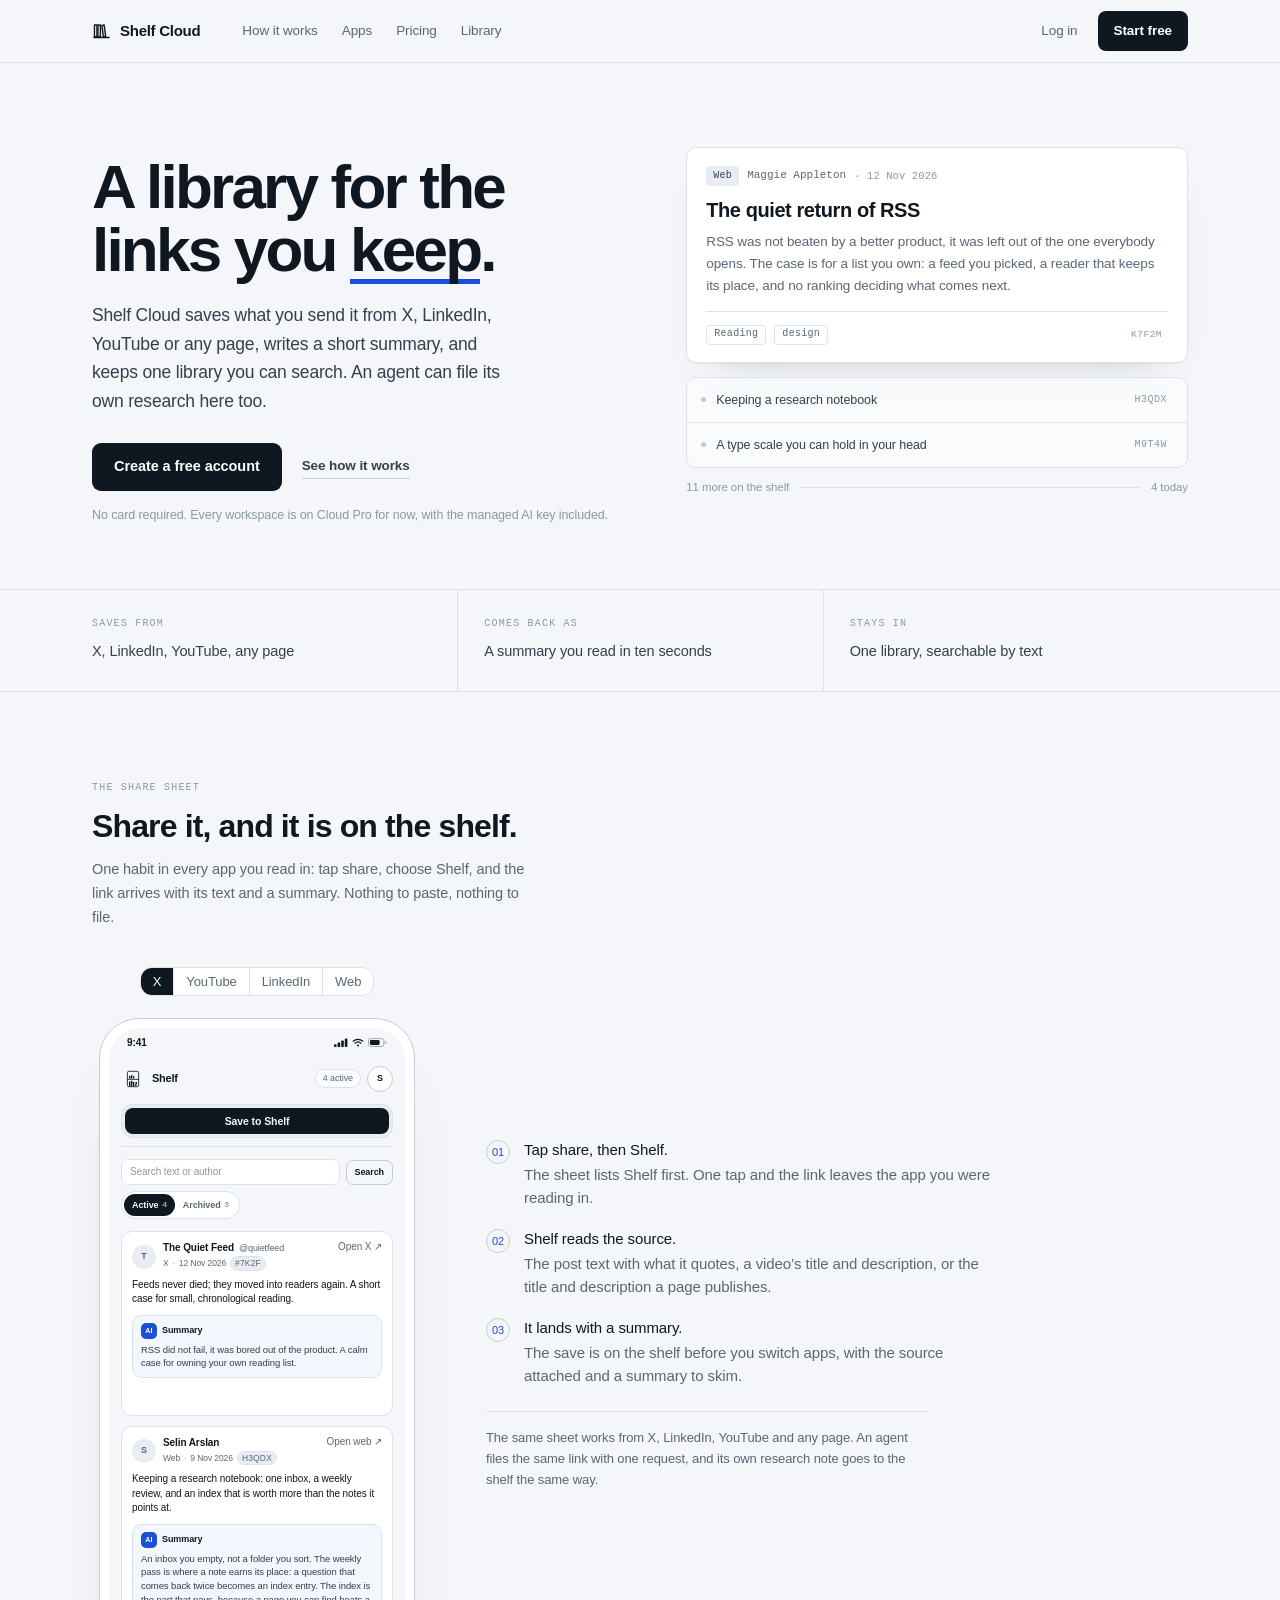
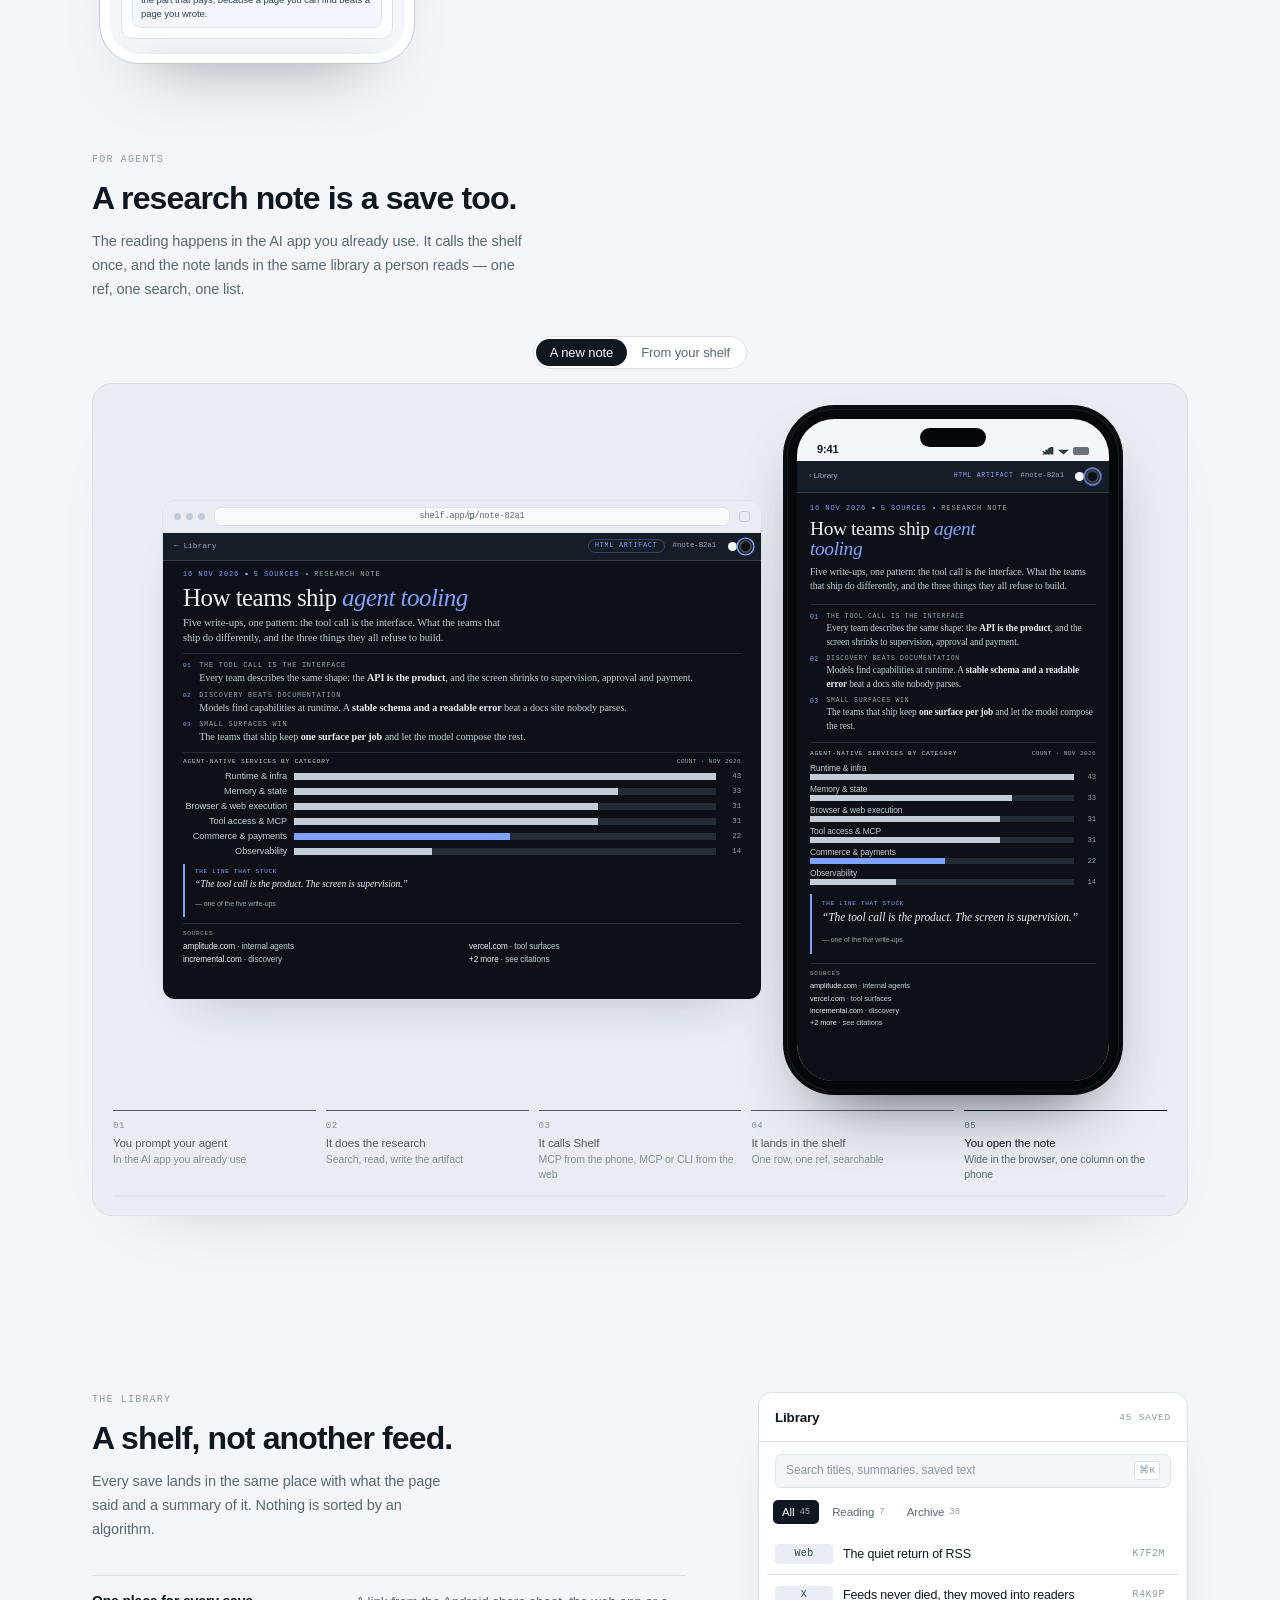
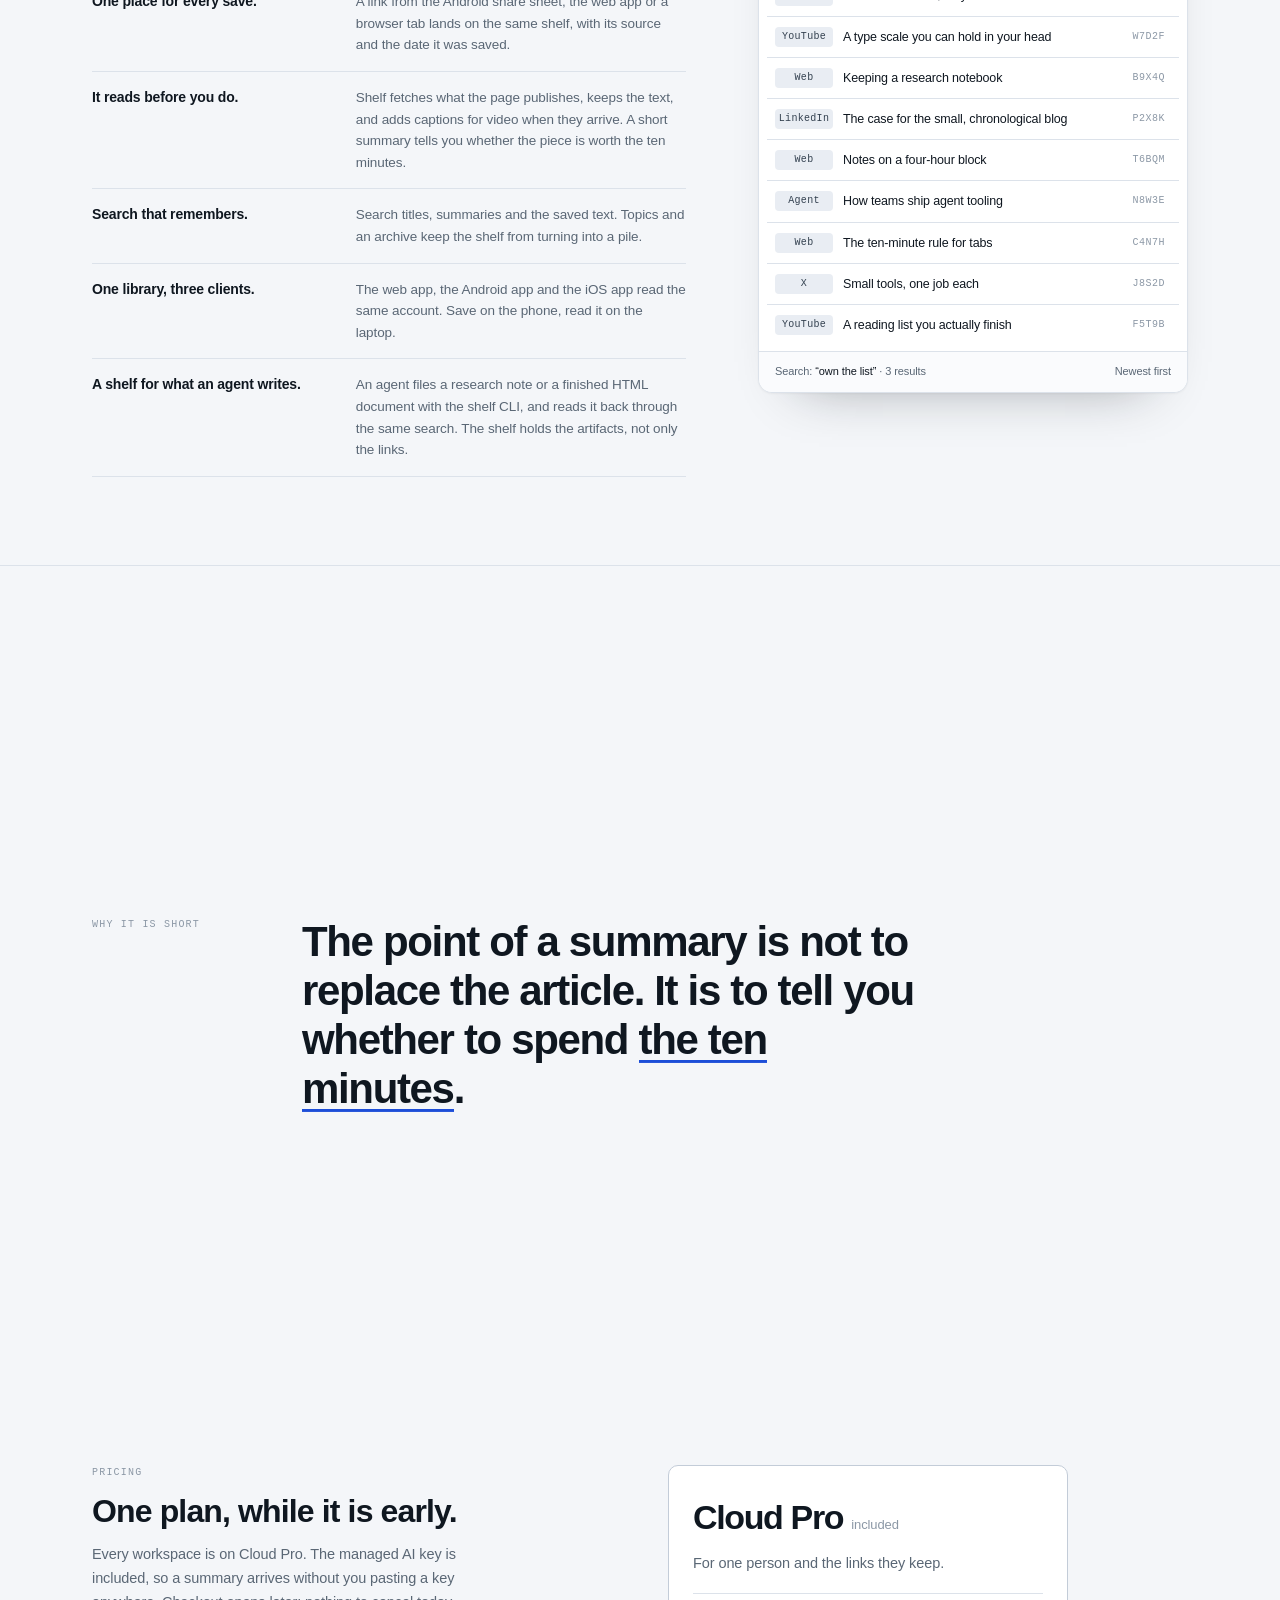
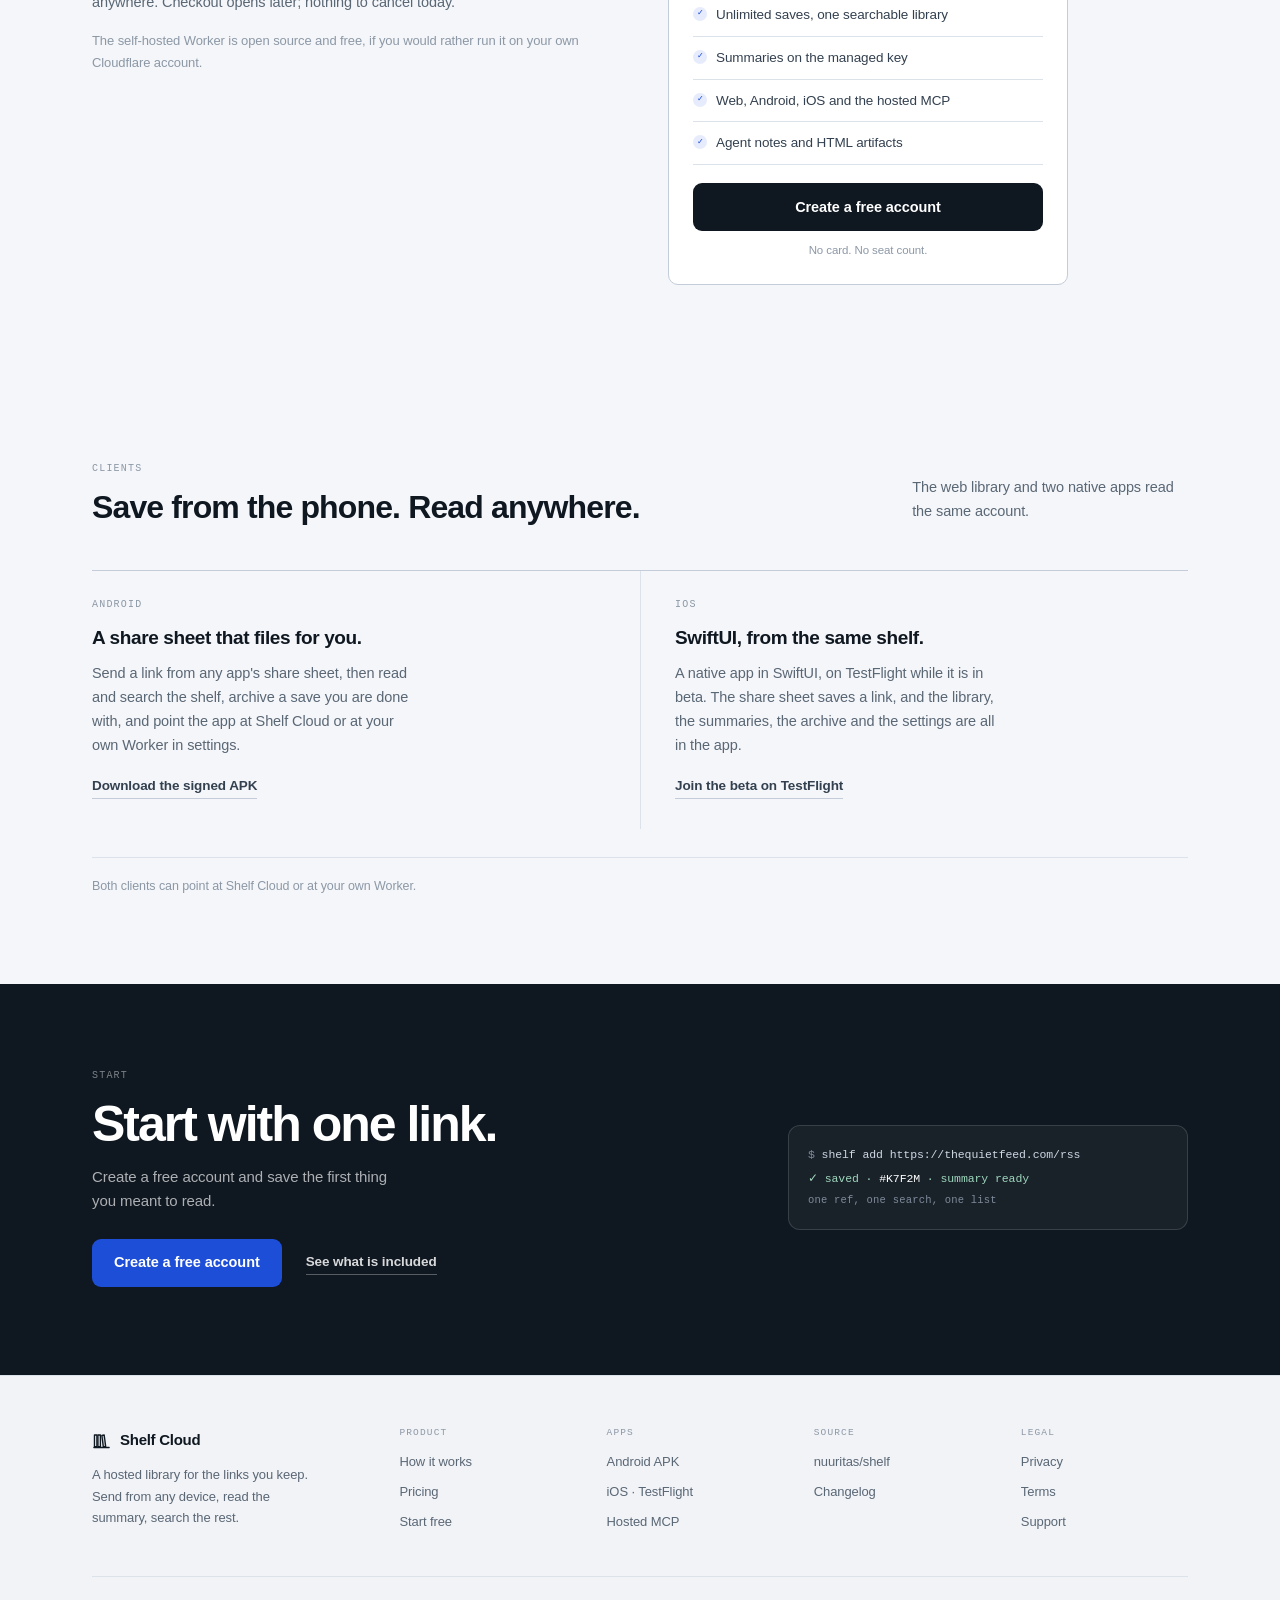
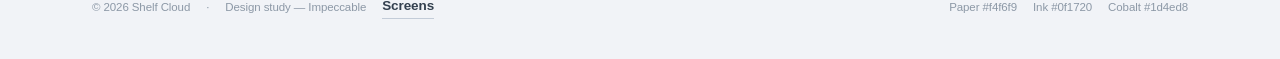
==== index.html @ 25808fed "app: one card for every save type, one pill row, no dock The library is rebuilt on coverage: an X po" ====
<!doctype html>
<html lang="en">
<head>
<meta charset="utf-8">
<meta name="viewport" content="width=device-width,initial-scale=1,viewport-fit=cover">
<title>Shelf Cloud · a library for the links you keep</title>
<meta name="description" content="Shelf Cloud saves links from X, LinkedIn, YouTube or any page, writes a summary, and keeps one searchable library. AI agents can file notes too.">
<meta name="theme-color" content="#f4f6f9">
<script>document.documentElement.className+=' js';(function(){setTimeout(function(){if(window.__shelfMotion)return;var n=document.querySelectorAll('.rv');for(var i=0;i<n.length;i++)n[i].classList.add('in')},2600)})()</script>
<link rel="icon" href="assets/mark.svg" type="image/svg+xml">
<link rel="stylesheet" href="assets/app.css?v=534b1024">
<link rel="stylesheet" href="assets/showcase.css?v=35104fcb">
</head>
<body>

<header class="site-nav">
  <div class="wrap">
    <a class="brand" href="index.html">
      <svg class="mark" viewBox="0 0 24 24" fill="none" stroke="currentColor" stroke-width="1.7" stroke-linejoin="round" stroke-linecap="round"><path d="M3.1 5.1h3.1v14.7H3.1z"/><path d="M7.5 5.1h3.1v14.7H7.5z"/><path d="M12.4 5.5l3-.4 1.9 14.5-3 .4z" fill="currentColor" fill-opacity=".18"/><path d="M2.4 20.9h19.2"/></svg>
      Shelf Cloud
    </a>
    <nav id="menu">
      <a href="#how">How it works</a>
      <a href="#apps">Apps</a>
      <a href="pricing.html">Pricing</a>
      <a href="library.html">Library</a>
    </nav>
    <div class="right">
      <a href="library.html">Log in</a>
      <a class="btn" href="library.html">Start free</a>
    </div>
    <button class="nav-toggle" type="button" aria-label="Menu" aria-expanded="false" data-nav-toggle><i></i></button>
  </div>
</header>

<main>

  <section class="hero">
    <div class="wrap">
      <div class="hero-copy">
        <h1 class="display rv now">A library for the links you <em>keep</em>.</h1>
        <p class="lede rv now" style="--d:.10s">Shelf Cloud saves what you send it from X, LinkedIn, YouTube or any page, writes a short summary, and keeps one library you can search. An agent can file its own research here too.</p>
        <div class="hero-actions rv now" style="--d:.18s">
          <a class="btn btn-lg" href="library.html">Create a free account</a>
          <a class="link" href="#how">See how it works</a>
        </div>
        <p class="hero-note rv now" style="--d:.26s">No card required. Every workspace is on Cloud Pro for now, with the managed AI key included.</p>
      </div>

      <div class="hero-shelf">
        <article class="card shelf-card rv now" style="--d:.22s">
          <div class="meta"><span class="chip">Web</span> <b>Maggie Appleton</b> <span class="when">· 12 Nov 2026</span></div>
          <h3>The quiet return of RSS</h3>
          <p class="summary">RSS was not beaten by a better product, it was left out of the one everybody opens. The case is for a list you own: a feed you picked, a reader that keeps its place, and no ranking deciding what comes next.</p>
          <div class="foot">
            <span class="chip chip-outline">Reading</span>
            <span class="chip chip-outline">design</span>
            <span class="ref-box ref">K7F2M</span>
          </div>
        </article>

        <div class="shelf-next rv now" style="--d:.32s">
          <a href="post.html">
            <span class="dot"></span>
            <span class="t">Keeping a research notebook</span>
            <span class="ref">H3QDX</span>
          </a>
          <a href="post.html">
            <span class="dot"></span>
            <span class="t">A type scale you can hold in your head</span>
            <span class="ref">M9T4W</span>
          </a>
        </div>

        <p class="hero-aside rv now" style="--d:.44s"><span>11 more on the shelf</span><span class="line"></span><span>4 today</span></p>
      </div>
    </div>
  </section>

  <section aria-label="What Shelf does">
    <dl class="facts">
    <div class="wrap">
      <div class="f rv">
        <dt class="micro">Saves from</dt>
        <dd>X, LinkedIn, YouTube, any page</dd>
      </div>
      <div class="f rv" style="--d:.08s">
        <dt class="micro">Comes back as</dt>
        <dd>A summary you read in ten seconds</dd>
      </div>
      <div class="f rv" style="--d:.16s">
        <dt class="micro">Stays in</dt>
        <dd>One library, searchable by text</dd>
      </div>
    </div>
    </dl>
  </section>

  <section class="section" id="how">
    <div class="wrap">
      <div class="section-head rv">
        <p class="micro">The share sheet</p>
        <h2 class="h2">Share it, and it is on the shelf.</h2>
        <p class="body">One habit in every app you read in: tap share, choose Shelf, and the link arrives with its text and a summary. Nothing to paste, nothing to file.</p>
      </div>

      <div class="showcase showcase-ways rv">
<div class="ways" role="group" aria-label="Share from">
<input class="ways-ballot" type="checkbox" id="ways-run">
<input class="ways-src" type="radio" name="ways-src" id="ways-src-x" checked>
<input class="ways-src" type="radio" name="ways-src" id="ways-src-youtube">
<input class="ways-src" type="radio" name="ways-src" id="ways-src-linkedin">
<input class="ways-src" type="radio" name="ways-src" id="ways-src-web">
<div class="ways-srcs">
<label for="ways-src-x">X</label><label for="ways-src-youtube">YouTube</label><label for="ways-src-linkedin">LinkedIn</label><label for="ways-src-web">Web</label>
</div>
<div class="ways-stage" aria-hidden="true">
<div class="phone">
<div class="ph-screen">
<div class="ph-status"><span class="ph-time">9:41</span><span class="ph-sys"><svg class="ph-sig" viewBox="0 0 14 9" fill="currentColor" aria-hidden="true">
<rect y="6.2" width="2.6" height="2.8" rx=".8"/><rect x="3.6" y="4.4" width="2.6" height="4.6" rx=".8"/>
<rect x="7.2" y="2.4" width="2.6" height="6.6" rx=".8"/><rect x="10.8" y=".6" width="2.6" height="8.4" rx=".8"/></svg><svg class="ph-wifi" viewBox="0 0 12 9" fill="none" stroke="currentColor" stroke-width="1.25"
stroke-linecap="round" aria-hidden="true"><path d="M1.2 3.2a7.2 7.2 0 0 1 9.6 0"/>
<path d="M3.1 5.2a4.3 4.3 0 0 1 5.8 0"/><circle cx="6" cy="7.5" r="1" fill="currentColor" stroke="none"/></svg><svg class="ph-bat" viewBox="0 0 19 9" fill="none" aria-hidden="true">
<rect x=".55" y=".55" width="15.3" height="7.9" rx="2.3" stroke="currentColor" stroke-width="1" opacity=".35"/>
<rect x="2" y="2" width="9.6" height="5" rx="1.2" fill="currentColor"/>
<rect x="16.9" y="3.3" width="1.5" height="2.4" rx=".75" fill="currentColor" opacity=".35"/></svg></span></div>
<div class="ph-src ways-shot ways-shot--x"><div class="ph-top"><span class="ph-ico-x"><svg viewBox="0 0 16 16" fill="none" stroke="currentColor" stroke-width="1.7"
stroke-linecap="round" stroke-linejoin="round" aria-hidden="true"><path d="M9.6 3.4 5.2 8l4.4 4.6"/></svg></span><b>Post</b><span class="ph-ico-x is-muted"><svg viewBox="0 0 16 16" fill="currentColor" aria-hidden="true"><circle cx="3.4" cy="8" r="1.2"/>
<circle cx="8" cy="8" r="1.2"/><circle cx="12.6" cy="8" r="1.2"/></svg></span></div>
<div class="ph-who"><span class="ph-ava">Q</span><span class="ph-id"><span class="ph-name">The Quiet Feed<span class="ph-check"><svg viewBox="0 0 16 16" aria-hidden="true"><circle cx="8" cy="8" r="7.4" fill="currentColor"/>
<path d="m4.8 8.2 2.1 2.2 4.3-4.8" fill="none" stroke="#fff" stroke-width="1.7" stroke-linecap="round"
stroke-linejoin="round"/></svg></span></span><span class="ph-handle">@quietfeed</span></span><span class="ph-more"><svg viewBox="0 0 16 16" fill="currentColor" aria-hidden="true"><circle cx="3.4" cy="8" r="1.2"/>
<circle cx="8" cy="8" r="1.2"/><circle cx="12.6" cy="8" r="1.2"/></svg></span></div>
<p class="ph-text">The quiet return of RSS, and why reading feels different when the app stops deciding what comes next.</p>
<div class="ph-link"><div class="ph-link-media"><svg class="ph-art" viewBox="0 0 272 84" aria-hidden="true">
<g class="a"><circle cx="42" cy="58" r="5"/><path d="M42 45a13 13 0 0 1 13 13h-7a6 6 0 0 0-6-6z"/>
<path d="M42 31a27 27 0 0 1 27 27h-7a20 20 0 0 0-20-20z"/></g>
<g class="b"><rect x="112" y="28" width="118" height="7" rx="3.5"/><rect x="112" y="45" width="92" height="7" rx="3.5"/>
<rect x="112" y="62" width="56" height="7" rx="3.5"/></g>
</svg></div><div class="ph-link-body"><span>thequietfeed.com</span><b>The quiet return of RSS</b><em>“Readers are coming back to small, chronological feeds.”</em></div></div>
<p class="ph-stamp">2:14 PM · 12 Nov 2026 · 18K views</p>
<div class="ph-sep"></div>
<div class="ph-acts"><span class="ph-g"><svg viewBox="0 0 16 16" fill="none" stroke="currentColor" stroke-width="1.4"
stroke-linejoin="round" aria-hidden="true"><path d="M8 2.9c-3.2 0-5.8 2.1-5.8 4.7 0 1.3.7 2.4 1.8 3.3l-.6 2.7 3-1.6c.5.1 1 .2 1.6.2 3.2 0 5.8-2.1 5.8-4.6S11.2 2.9 8 2.9z"/></svg><span>24</span></span><span class="ph-g"><svg viewBox="0 0 16 16" fill="none" stroke="currentColor" stroke-width="1.4"
stroke-linecap="round" stroke-linejoin="round" aria-hidden="true">
<path d="M2.8 7.2V5.8a2 2 0 0 1 2-2h6.2"/><path d="m9.2 1.8 2 1.9-2 1.9"/>
<path d="M13.2 8.8v1.4a2 2 0 0 1-2 2H5"/><path d="m6.8 14.2-2-1.9 2-1.9"/></svg><span>108</span></span><span class="ph-g"><svg viewBox="0 0 16 16" fill="none" stroke="currentColor" stroke-width="1.4"
stroke-linejoin="round" aria-hidden="true"><path d="M8 13.1S2.5 10 2.5 6.3A2.9 2.9 0 0 1 8 4.5a2.9 2.9 0 0 1 5.5 1.8c0 3.7-5.5 6.8-5.5 6.8z"/></svg><span>412</span></span><span class="ph-g"><svg viewBox="0 0 16 16" fill="none" stroke="currentColor" stroke-width="1.6"
stroke-linecap="round" aria-hidden="true"><path d="M3.2 13V9.4"/><path d="M6.4 13V7"/><path d="M9.6 13V8.4"/>
<path d="M12.8 13V4.4"/></svg><span>18K</span></span><span class="ph-g"><svg viewBox="0 0 16 16" fill="none" stroke="currentColor" stroke-width="1.4"
stroke-linejoin="round" aria-hidden="true"><path d="M4.4 2.4h7.2v11.2L8 10.8l-3.6 2.8z"/></svg></span><span class="ph-share"><svg viewBox="0 0 16 16" fill="none" stroke="currentColor" stroke-width="1.4"
stroke-linecap="round" stroke-linejoin="round" aria-hidden="true"><path d="M8 9.6V1.8"/>
<path d="M5.4 4.2 8 1.6l2.6 2.6"/><path d="M2.9 7.1h-.7v7h11.6v-7h-.7"/></svg></span></div>
<div class="ph-sep"></div>
<div class="ph-who"><span class="ph-ava">M</span><span class="ph-id"><span class="ph-name">Mira Okonkwo</span><span class="ph-handle">@miraok · 5h</span></span></div>
<p class="ph-text">Kept a list of every reader I tried this year. Three survived.</p>
<div class="ph-compose"><span class="ph-ava">Q</span><span class="ph-compose-box">Post your reply</span><span class="ph-compose-btn">Reply</span></div></div>
<div class="ph-src ways-shot ways-shot--youtube"><div class="ph-yt-top"><span class="ph-ico-x"><svg viewBox="0 0 16 16" fill="none" stroke="currentColor" stroke-width="1.7"
stroke-linecap="round" stroke-linejoin="round" aria-hidden="true"><path d="M9.6 3.4 5.2 8l4.4 4.6"/></svg></span><span class="ph-yt-right"><span class="ph-yt-cast"><svg viewBox="0 0 16 16" fill="none" stroke="currentColor" stroke-width="1.4"
stroke-linecap="round" stroke-linejoin="round" aria-hidden="true">
<path d="M14.2 11.9V4.1a1.4 1.4 0 0 0-1.4-1.4H3.2a1.4 1.4 0 0 0-1.4 1.4v1.5"/>
<path d="M1.8 8.3a5.9 5.9 0 0 1 5.9 5.9"/><path d="M1.8 5a9.2 9.2 0 0 1 9.2 9.2"/>
<circle cx="2.3" cy="13.7" r=".85" fill="currentColor" stroke="none"/></svg></span><span class="ph-ava ph-yt-ava">MA</span></span></div>
<div class="ph-yt-player"><span class="ph-yt-art"><svg class="ph-art" viewBox="0 0 272 84" aria-hidden="true">
<g class="a"><circle cx="42" cy="58" r="5"/><path d="M42 45a13 13 0 0 1 13 13h-7a6 6 0 0 0-6-6z"/>
<path d="M42 31a27 27 0 0 1 27 27h-7a20 20 0 0 0-20-20z"/></g>
<g class="b"><rect x="112" y="28" width="118" height="7" rx="3.5"/><rect x="112" y="45" width="92" height="7" rx="3.5"/>
<rect x="112" y="62" width="56" height="7" rx="3.5"/></g>
</svg></span><span class="ph-yt-play"></span></div>
<p class="ph-yt-title">The quiet return of RSS</p>
<p class="ph-yt-meta">48K views · 2 days ago</p>
<div class="ph-yt-row"><span class="ph-ava">MA</span><span class="ph-id"><span class="ph-name">Maggie Appleton</span><span class="ph-handle">1.2M subscribers</span></span><span class="ph-yt-sub">Subscribe</span></div>
<div class="ph-yt-pills"><span class="ph-yt-pill"><svg viewBox="0 0 16 16" fill="none" stroke="currentColor" stroke-width="1.4"
stroke-linejoin="round" aria-hidden="true"><path d="M8 13.1S2.5 10 2.5 6.3A2.9 2.9 0 0 1 8 4.5a2.9 2.9 0 0 1 5.5 1.8c0 3.7-5.5 6.8-5.5 6.8z"/></svg><span>3.1K</span></span><span class="ph-yt-pill"><span class="ph-share"><svg viewBox="0 0 16 16" fill="none" stroke="currentColor" stroke-width="1.4"
stroke-linecap="round" stroke-linejoin="round" aria-hidden="true"><path d="M8 9.6V1.8"/>
<path d="M5.4 4.2 8 1.6l2.6 2.6"/><path d="M2.9 7.1h-.7v7h11.6v-7h-.7"/></svg></span><span>Share</span></span><span class="ph-yt-pill"><svg viewBox="0 0 16 16" fill="none" stroke="currentColor" stroke-width="1.4"
stroke-linecap="round" stroke-linejoin="round" aria-hidden="true">
<path d="M8 2v7.2"/><path d="m5.2 6.6 2.8 2.8 2.8-2.8"/>
<path d="M2.6 11.4v1.5a1.3 1.3 0 0 0 1.3 1.3h8.2a1.3 1.3 0 0 0 1.3-1.3v-1.5"/></svg></span><span class="ph-yt-pill"><svg viewBox="0 0 16 16" fill="none" stroke="currentColor" stroke-width="1.4"
stroke-linejoin="round" aria-hidden="true"><path d="M4.4 2.4h7.2v11.2L8 10.8l-3.6 2.8z"/></svg></span></div>
<p class="ph-yt-desc">Feeds never died; they moved back into readers. A short case for small, chronological reading, and the four feeds I kept.</p>
<p class="ph-cmt-head"><svg viewBox="0 0 16 16" fill="none" stroke="currentColor" stroke-width="1.3"
stroke-linejoin="round" aria-hidden="true"><path d="M8 2.7c-3.2 0-5.7 2-5.7 4.5 0 1.4.8 2.6 2 3.4l-.5 2.7 2.8-1.5c.5.1 1 .2 1.4.2 3.2 0 5.7-2.1 5.7-4.7S11.2 2.7 8 2.7z"/></svg><span>Comments</span><i>1.2K</i></p>
<div class="ph-cmt"><span class="ph-ava">A</span><div><b>Alex Chen · 2 days ago</b><p>The feeds I kept are the ones that never learned to rank me.</p></div></div>
<div class="ph-cmt"><span class="ph-ava">N</span><div><b>Nadia Haddad · 1 day ago</b><p>Four feeds is more than I managed. One is enough to start.</p></div></div></div>
<div class="ph-src ways-shot ways-shot--linkedin"><div class="ph-top"><span class="ph-ico-x"><svg viewBox="0 0 16 16" fill="none" stroke="currentColor" stroke-width="1.7"
stroke-linecap="round" stroke-linejoin="round" aria-hidden="true"><path d="M9.6 3.4 5.2 8l4.4 4.6"/></svg></span><b>LinkedIn</b><span class="ph-ico-x is-muted"><svg viewBox="0 0 16 16" fill="currentColor" aria-hidden="true"><circle cx="3.4" cy="8" r="1.2"/>
<circle cx="8" cy="8" r="1.2"/><circle cx="12.6" cy="8" r="1.2"/></svg></span></div>
<div class="ph-li-who"><span class="ph-ava">PR</span><span class="ph-id"><span class="ph-name">Priya Raman</span><span class="ph-li-head">Product designer · Berlin</span><span class="ph-li-when">3h ·</span></span><span class="ph-more"><svg viewBox="0 0 16 16" fill="currentColor" aria-hidden="true"><circle cx="3.4" cy="8" r="1.2"/>
<circle cx="8" cy="8" r="1.2"/><circle cx="12.6" cy="8" r="1.2"/></svg></span></div>
<p class="ph-text">I stopped saving links to read later and started reading them. Three months in, the list is shorter and I finish more of it. <span class="ph-li-more">…see more</span></p>
<div class="ph-li-media"><div class="ph-link-media"><svg class="ph-art" viewBox="0 0 272 84" aria-hidden="true">
<g class="a"><circle cx="42" cy="58" r="5"/><path d="M42 45a13 13 0 0 1 13 13h-7a6 6 0 0 0-6-6z"/>
<path d="M42 31a27 27 0 0 1 27 27h-7a20 20 0 0 0-20-20z"/></g>
<g class="b"><rect x="112" y="28" width="118" height="7" rx="3.5"/><rect x="112" y="45" width="92" height="7" rx="3.5"/>
<rect x="112" y="62" width="56" height="7" rx="3.5"/></g>
</svg></div><div class="ph-link-body"><span>lnkd.in</span><b>Why I keep a reading list nobody can see</b></div></div>
<p class="ph-li-social">128 reactions · 24 comments</p>
<div class="ph-li-acts"><span class="ph-g"><svg viewBox="0 0 16 16" fill="none" stroke="currentColor" stroke-width="1.4"
stroke-linejoin="round" aria-hidden="true"><path d="M8 13.1S2.5 10 2.5 6.3A2.9 2.9 0 0 1 8 4.5a2.9 2.9 0 0 1 5.5 1.8c0 3.7-5.5 6.8-5.5 6.8z"/></svg><span>Like</span></span><span class="ph-g"><svg viewBox="0 0 16 16" fill="none" stroke="currentColor" stroke-width="1.3"
stroke-linejoin="round" aria-hidden="true"><path d="M8 2.7c-3.2 0-5.7 2-5.7 4.5 0 1.4.8 2.6 2 3.4l-.5 2.7 2.8-1.5c.5.1 1 .2 1.4.2 3.2 0 5.7-2.1 5.7-4.7S11.2 2.7 8 2.7z"/></svg><span>Comment</span></span><span class="ph-g"><svg viewBox="0 0 16 16" fill="none" stroke="currentColor" stroke-width="1.4"
stroke-linecap="round" stroke-linejoin="round" aria-hidden="true">
<path d="M2.8 7.2V5.8a2 2 0 0 1 2-2h6.2"/><path d="m9.2 1.8 2 1.9-2 1.9"/>
<path d="M13.2 8.8v1.4a2 2 0 0 1-2 2H5"/><path d="m6.8 14.2-2-1.9 2-1.9"/></svg><span>Repost</span></span><span class="ph-g"><span class="ph-share"><svg viewBox="0 0 16 16" fill="none" stroke="currentColor" stroke-width="1.4"
stroke-linecap="round" stroke-linejoin="round" aria-hidden="true"><path d="M8 9.6V1.8"/>
<path d="M5.4 4.2 8 1.6l2.6 2.6"/><path d="M2.9 7.1h-.7v7h11.6v-7h-.7"/></svg></span><span>Send</span></span></div>
<p class="ph-cmt-head"><svg viewBox="0 0 16 16" fill="none" stroke="currentColor" stroke-width="1.3"
stroke-linejoin="round" aria-hidden="true"><path d="M8 2.7c-3.2 0-5.7 2-5.7 4.5 0 1.4.8 2.6 2 3.4l-.5 2.7 2.8-1.5c.5.1 1 .2 1.4.2 3.2 0 5.7-2.1 5.7-4.7S11.2 2.7 8 2.7z"/></svg><span>Comments</span></p>
<div class="ph-cmt"><span class="ph-ava">J</span><div><b>Jonas Weber · 2h</b><p>Deleting is the part nobody puts in the system.</p></div></div>
<div class="ph-cmt"><span class="ph-ava">M</span><div><b>Mei Tan · 1h</b><p>The one-line rule is doing all the work here.</p></div></div>
<div class="ph-cmt"><span class="ph-ava">T</span><div><b>Tomas Keller · 40m</b><p>Saved this to read later. The irony is not lost on me.</p></div></div></div>
<div class="ph-src ways-shot ways-shot--web"><div class="ph-web-doc">
<p class="ph-web-kicker">Reading</p>
<p class="ph-web-h">The quiet return of RSS</p>
<p class="ph-web-by">Selin Arslan · 12 Nov 2026 · 6 min read</p>
<div class="ph-web-art"><svg class="ph-art" viewBox="0 0 272 84" aria-hidden="true">
<g class="a"><circle cx="42" cy="58" r="5"/><path d="M42 45a13 13 0 0 1 13 13h-7a6 6 0 0 0-6-6z"/>
<path d="M42 31a27 27 0 0 1 27 27h-7a20 20 0 0 0-20-20z"/></g>
<g class="b"><rect x="112" y="28" width="118" height="7" rx="3.5"/><rect x="112" y="45" width="92" height="7" rx="3.5"/>
<rect x="112" y="62" width="56" height="7" rx="3.5"/></g>
</svg></div>
<p class="ph-web-body">Feeds never died. They moved out of the products that ranked them and back into readers people chose for themselves.</p>
<p class="ph-web-body">A small, chronological list does not decide what comes next. You open it in the morning and it is where you left it.</p>
<p class="ph-web-body">Four feeds survived the year. The rest were deleted, and nothing was lost by it.</p>
<p class="ph-web-body">What came back was the habit of finishing things: a list that ends, and a morning that does not ask what to read next.</p>
</div>
<div class="ph-web-bot">
<span class="ph-web-url">thequietfeed.com</span>
<div class="ph-web-tools"><span class="ph-web-tool"><svg viewBox="0 0 16 16" fill="none" stroke="currentColor" stroke-width="1.7"
stroke-linecap="round" stroke-linejoin="round" aria-hidden="true"><path d="M9.6 3.4 5.2 8l4.4 4.6"/></svg></span><span class="ph-web-tool is-fwd"><svg viewBox="0 0 16 16" fill="none" stroke="currentColor" stroke-width="1.7"
stroke-linecap="round" stroke-linejoin="round" aria-hidden="true"><path d="M9.6 3.4 5.2 8l4.4 4.6"/></svg></span><span class="ph-web-tool"><span class="ph-share"><svg viewBox="0 0 16 16" fill="none" stroke="currentColor" stroke-width="1.4"
stroke-linecap="round" stroke-linejoin="round" aria-hidden="true"><path d="M8 9.6V1.8"/>
<path d="M5.4 4.2 8 1.6l2.6 2.6"/><path d="M2.9 7.1h-.7v7h11.6v-7h-.7"/></svg></span></span><span class="ph-web-tool"><svg viewBox="0 0 16 16" fill="none" stroke="currentColor" stroke-width="1.4"
stroke-linejoin="round" aria-hidden="true"><path d="M4.4 2.4h7.2v11.2L8 10.8l-3.6 2.8z"/></svg></span><span class="ph-web-tool"><svg viewBox="0 0 16 16" fill="none" stroke="currentColor" stroke-width="1.3"
stroke-linecap="round" stroke-linejoin="round" aria-hidden="true">
<rect x="1.7" y="5" width="7.6" height="8.6" rx="2"/>
<path d="M4.9 5V3.6a1.9 1.9 0 0 1 1.9-1.9h4.5a1.9 1.9 0 0 1 1.9 1.9v4.5a1.9 1.9 0 0 1-1.9 1.9H9.3"/></svg></span></div>
</div></div>
<div class="ph-shelf">
<div class="ph-lib-top"><span class="ph-brand"><span class="ph-mark"><svg xmlns="http://www.w3.org/2000/svg" viewBox="0 0 1024 1024" aria-hidden="true" focusable="false">
  <g fill="none" stroke="currentColor" stroke-width="36">
    <rect x="272" y="184" width="480" height="656" rx="60"/>
    <path d="M254 526H770"/>
  </g>
  <g fill="currentColor">
    <rect x="340" y="370" width="60" height="119" rx="10"/>
    <rect x="424" y="348" width="60" height="141" rx="10"/>
    <rect x="508" y="396" width="60" height="93" rx="10"/>
    <rect x="340" y="618" width="60" height="204" rx="10"/>
    <rect x="424" y="588" width="60" height="234" rx="10"/>
    <rect x="508" y="644" width="60" height="178" rx="10"/>
  </g>
  <rect x="614" y="638" width="56" height="182" rx="10" fill="currentColor" transform="rotate(10 642 729)"/>
</svg></span><span>Shelf</span></span><span class="ph-top-actions"><span class="ph-count">4 active</span><span class="ph-account">S</span></span></div>
<div class="ph-add-bar"><span class="ph-save">Save to Shelf</span></div>
<div class="ph-head"><div class="ph-tools"><span class="ph-search"><span class="ph-field">Search text or author</span><span class="ph-search-go">Search</span></span><span class="ph-switches"><span class="ph-switch"><span class="is-on">Active<i>4</i></span><span>Archived<i>3</i></span></span></span></div></div>
<div class="ph-cards">
<div class="ph-card ways-card ways-card--x">
<div class="ph-card-head"><div class="ph-author"><span class="ph-av">T</span><div class="ph-at"><div class="ph-al"><strong>The Quiet Feed</strong><span>@quietfeed</span></div><p class="ph-meta"><span>X</span><i>·</i><span>12 Nov 2026</span><span class="ph-ref">#7K2F</span></p></div></div><span class="ph-open">Open X ↗</span></div>
<p class="ph-body">Feeds never died; they moved into readers again. A short case for small, chronological reading.</p>
<div class="ph-sum"><div class="ph-sum-head"><b class="ph-ai">AI</b><span>Summary</span></div><p>RSS did not fail, it was bored out of the product. A calm case for owning your own reading list.</p></div>
</div>
<div class="ph-card ways-card ways-card--youtube">
<div class="ph-card-head"><div class="ph-author"><span class="ph-av">M</span><div class="ph-at"><div class="ph-al"><strong>Maggie Appleton</strong><span>@maggieappleton</span></div><p class="ph-meta"><span>YouTube</span><i>·</i><span>12 Nov 2026</span><span class="ph-ref">#K7F2M</span></p></div></div><span class="ph-open">Open YouTube ↗</span></div>
<p class="ph-body">The quiet return of RSS. Feeds never died; they moved back into readers, and a small chronological list is winning again.</p>
<div class="ph-sum"><div class="ph-sum-head"><b class="ph-ai">AI</b><span>Summary</span></div><p>A case for small reading: a feed you own, a reader you picked, and no ranking deciding what you see next.</p></div>
</div>
<div class="ph-card ways-card ways-card--linkedin">
<div class="ph-card-head"><div class="ph-author"><span class="ph-av">P</span><div class="ph-at"><div class="ph-al"><strong>Priya Raman</strong></div><p class="ph-meta"><span>LinkedIn</span><i>·</i><span>11 Nov 2026</span><span class="ph-ref">#M9T4B</span></p></div></div><span class="ph-open">Open LinkedIn ↗</span></div>
<p class="ph-body">I stopped saving links to read later and started reading them. Three months in, the list is shorter and I finish more of it.</p>
<div class="ph-sum"><div class="ph-sum-head"><b class="ph-ai">AI</b><span>Summary</span></div><p>Read what you save, or delete it. A smaller list gets finished more often than a bigger one.</p></div>
</div>
<div class="ph-card ways-card ways-card--web">
<div class="ph-card-head"><div class="ph-author"><span class="ph-av">T</span><div class="ph-at"><div class="ph-al"><strong>The Quiet Feed</strong></div><p class="ph-meta"><span>Web</span><i>·</i><span>12 Nov 2026</span><span class="ph-ref">#R4W8D</span></p></div></div><span class="ph-open">Open web ↗</span></div>
<p class="ph-body">Feeds never died; they moved into readers again. A short case for small, chronological reading, and the four feeds worth keeping.</p>
<div class="ph-sum"><div class="ph-sum-head"><b class="ph-ai">AI</b><span>Summary</span></div><p>RSS was never broken, it was removed from the product. A calm case for owning your own reading list.</p></div>
</div>
<div class="ph-card is-rest">
<div class="ph-card-head"><div class="ph-author"><span class="ph-av">S</span><div class="ph-at"><div class="ph-al"><strong>Selin Arslan</strong></div><p class="ph-meta"><span>Web</span><i>·</i><span>9 Nov 2026</span><span class="ph-ref">H3QDX</span></p></div></div><span class="ph-open">Open web ↗</span></div>
<p class="ph-body">Keeping a research notebook: one inbox, a weekly review, and an index that is worth more than the notes it points at.</p>
<div class="ph-sum"><div class="ph-sum-head"><b class="ph-ai">AI</b><span>Summary</span></div><p>An inbox you empty, not a folder you sort. The weekly pass is where a note earns its place: a question that comes back twice becomes an index entry. The index is the part that pays, because a page you can find beats a page you wrote.</p></div>
</div>
</div>
</div>
<div class="ph-dim"></div>
<div class="ph-sheet">
<div class="ph-sheet-card">
<span class="ph-grab"></span>
<div class="ph-sheet-head ways-head ways-head--x"><span class="ph-tile"><svg viewBox="0 0 16 16" fill="none" stroke="currentColor" stroke-width="1.3"
stroke-linecap="round" stroke-linejoin="round" aria-hidden="true">
<path d="M6.6 9.4 9.4 6.6"/><path d="M7.4 4.2 8.9 2.7a2.9 2.9 0 0 1 4.1 4.1l-1.7 1.7"/>
<path d="M8.6 11.8 7.1 13.3a2.9 2.9 0 0 1-4.1-4.1l1.7-1.7"/></svg></span><div><b>The quiet return of RSS</b><span>thequietfeed.com</span></div></div>
<div class="ph-sheet-head ways-head ways-head--youtube"><span class="ph-tile"><svg viewBox="0 0 16 16" fill="none" stroke="currentColor" stroke-width="1.3"
stroke-linecap="round" stroke-linejoin="round" aria-hidden="true">
<path d="M6.6 9.4 9.4 6.6"/><path d="M7.4 4.2 8.9 2.7a2.9 2.9 0 0 1 4.1 4.1l-1.7 1.7"/>
<path d="M8.6 11.8 7.1 13.3a2.9 2.9 0 0 1-4.1-4.1l1.7-1.7"/></svg></span><div><b>The quiet return of RSS</b><span>youtu.be</span></div></div>
<div class="ph-sheet-head ways-head ways-head--linkedin"><span class="ph-tile"><svg viewBox="0 0 16 16" fill="none" stroke="currentColor" stroke-width="1.3"
stroke-linecap="round" stroke-linejoin="round" aria-hidden="true">
<path d="M6.6 9.4 9.4 6.6"/><path d="M7.4 4.2 8.9 2.7a2.9 2.9 0 0 1 4.1 4.1l-1.7 1.7"/>
<path d="M8.6 11.8 7.1 13.3a2.9 2.9 0 0 1-4.1-4.1l1.7-1.7"/></svg></span><div><b>Why I keep a reading list nobody can see</b><span>lnkd.in</span></div></div>
<div class="ph-sheet-head ways-head ways-head--web"><span class="ph-tile"><svg viewBox="0 0 16 16" fill="none" stroke="currentColor" stroke-width="1.3"
stroke-linecap="round" stroke-linejoin="round" aria-hidden="true">
<path d="M6.6 9.4 9.4 6.6"/><path d="M7.4 4.2 8.9 2.7a2.9 2.9 0 0 1 4.1 4.1l-1.7 1.7"/>
<path d="M8.6 11.8 7.1 13.3a2.9 2.9 0 0 1-4.1-4.1l1.7-1.7"/></svg></span><div><b>The quiet return of RSS</b><span>thequietfeed.com</span></div></div>
<div class="ph-apps">
<div class="ph-app is-new"><span class="ph-tile ph-ic"><svg xmlns="http://www.w3.org/2000/svg" viewBox="0 0 1024 1024" aria-hidden="true" focusable="false">
  <g fill="none" stroke="currentColor" stroke-width="36">
    <rect x="272" y="184" width="480" height="656" rx="60"/>
    <path d="M254 526H770"/>
  </g>
  <g fill="currentColor">
    <rect x="340" y="370" width="60" height="119" rx="10"/>
    <rect x="424" y="348" width="60" height="141" rx="10"/>
    <rect x="508" y="396" width="60" height="93" rx="10"/>
    <rect x="340" y="618" width="60" height="204" rx="10"/>
    <rect x="424" y="588" width="60" height="234" rx="10"/>
    <rect x="508" y="644" width="60" height="178" rx="10"/>
  </g>
  <rect x="614" y="638" width="56" height="182" rx="10" fill="currentColor" transform="rotate(10 642 729)"/>
</svg></span><span class="ph-app-label">Shelf</span></div>
<div class="ph-app"><span class="ph-tile"><svg viewBox="0 0 16 16" fill="none" stroke="currentColor" stroke-width="1.3"
stroke-linecap="round" stroke-linejoin="round" aria-hidden="true">
<rect x="1.7" y="5" width="7.6" height="8.6" rx="2"/>
<path d="M4.9 5V3.6a1.9 1.9 0 0 1 1.9-1.9h4.5a1.9 1.9 0 0 1 1.9 1.9v4.5a1.9 1.9 0 0 1-1.9 1.9H9.3"/></svg></span><span class="ph-app-label">Copy</span></div>
<div class="ph-app"><span class="ph-tile"><svg viewBox="0 0 16 16" fill="none" stroke="currentColor" stroke-width="1.3"
stroke-linejoin="round" aria-hidden="true"><path d="M8 2.7c-3.2 0-5.7 2-5.7 4.5 0 1.4.8 2.6 2 3.4l-.5 2.7 2.8-1.5c.5.1 1 .2 1.4.2 3.2 0 5.7-2.1 5.7-4.7S11.2 2.7 8 2.7z"/></svg></span><span class="ph-app-label">Messages</span></div>
<div class="ph-app"><span class="ph-tile"><svg viewBox="0 0 16 16" fill="none" stroke="currentColor" stroke-width="1.3"
stroke-linecap="round" stroke-linejoin="round" aria-hidden="true">
<rect x="1.8" y="3.5" width="12.4" height="9" rx="2"/><path d="m2.6 4.8 5.4 3.9 5.4-3.9"/></svg></span><span class="ph-app-label">Mail</span></div>
<div class="ph-app"><span class="ph-tile"><svg viewBox="0 0 16 16" fill="currentColor" aria-hidden="true"><circle cx="3.3" cy="8" r="1.3"/>
<circle cx="8" cy="8" r="1.3"/><circle cx="12.7" cy="8" r="1.3"/></svg></span><span class="ph-app-label">More</span></div>
</div>
<div class="ph-actions">
<div class="ph-act-row"><svg viewBox="0 0 16 16" fill="none" stroke="currentColor" stroke-width="1.3"
stroke-linecap="round" stroke-linejoin="round" aria-hidden="true">
<path d="M6.6 9.4 9.4 6.6"/><path d="M7.4 4.2 8.9 2.7a2.9 2.9 0 0 1 4.1 4.1l-1.7 1.7"/>
<path d="M8.6 11.8 7.1 13.3a2.9 2.9 0 0 1-4.1-4.1l1.7-1.7"/></svg><span>Copy link</span></div>
<div class="ph-act-row"><svg viewBox="0 0 16 16" fill="none" stroke="currentColor" stroke-width="1.4"
stroke-linecap="round" aria-hidden="true"><path d="M3 4.2h10"/><path d="M3 8h10"/><path d="M3 11.8h5.6"/></svg><span>Add to Reading List</span></div>
<div class="ph-act-row"><svg viewBox="0 0 16 16" fill="none" stroke="currentColor" stroke-width="1.3"
stroke-linejoin="round" aria-hidden="true"><path d="M1.9 5.4a1.7 1.7 0 0 1 1.7-1.7h2.8l1.5 1.9h4.5a1.7 1.7 0 0 1 1.7 1.7v4.4a1.7 1.7 0 0 1-1.7 1.7H3.6a1.7 1.7 0 0 1-1.7-1.7z"/></svg><span>Save to Files</span></div>
</div>
</div>
<div class="ph-cancel">Cancel</div>
</div>
<div class="ph-toast"><span class="ph-yes">✓</span>Saved to Shelf</div>
</div>
</div>
</div>
<div class="ways-copy">
<ol class="ways-steps">
<li><span class="num">01</span><div><strong>Tap share, then Shelf.</strong><p>The sheet lists Shelf first. One tap and the link leaves the app you were reading in.</p></div></li>
<li><span class="num">02</span><div><strong>Shelf reads the source.</strong><p>The post text with what it quotes, a video’s title and description, or the title and description a page publishes.</p></div></li>
<li><span class="num">03</span><div><strong>It lands with a summary.</strong><p>The save is on the shelf before you switch apps, with the source attached and a summary to skim.</p></div></li>
</ol>
<p class="ways-sources">The same sheet works from X, LinkedIn, YouTube and any page. An agent files the same link with one request, and its own research note goes to the shelf the same way.</p>
</div>
<label class="ways-run" for="ways-run"><span class="ways-run-ico" aria-hidden="true"></span><span class="ways-run-start">Start loop</span><span class="ways-run-stop">Pause the demo</span></label>
</div>
      </div>
    </div>
  </section>

  <section class="section" id="artifact" style="padding-top:0">
    <div class="wrap">
      <div class="section-head rv">
        <p class="micro">For agents</p>
        <h2 class="h2">A research note is a save too.</h2>
        <p class="body">The reading happens in the AI app you already use. It calls the shelf once, and the note lands in the same library a person reads — one ref, one search, one list.</p>
      </div>

      <div class="showcase showcase-art rv">
<div class="art">
<input class="art-ballot" type="checkbox" id="art-run">
<input class="art-pick" type="radio" name="art-story" id="art-s1" checked>
<input class="art-pick" type="radio" name="art-story" id="art-s2">
<div class="art-switch"><label for="art-s1">A new note</label><label for="art-s2">From your shelf</label></div>
<div class="art-stage">
<div class="art-tales">
<div class="art-tale art-tale-1"><div class="art-frames"><div class="art-web" aria-hidden="true"><div class="a-browser">
<div class="a-chrome"><span class="a-dots"><i></i><i></i><i></i></span>
<span class="a-url"><span class="a-lock"></span><span class="a-url-lib">shelf.app/library</span><span class="a-url-note">shelf.app/p/note-82a1</span></span>
<span class="a-tab"></span></div>

<div class="a-appbar"><span class="a-brand"><svg xmlns="http://www.w3.org/2000/svg" viewBox="0 0 1024 1024" aria-hidden="true" focusable="false">
  <g fill="none" stroke="currentColor" stroke-width="36">
    <rect x="272" y="184" width="480" height="656" rx="60"/>
    <path d="M254 526H770"/>
  </g>
  <g fill="currentColor">
    <rect x="340" y="370" width="60" height="119" rx="10"/>
    <rect x="424" y="348" width="60" height="141" rx="10"/>
    <rect x="508" y="396" width="60" height="93" rx="10"/>
    <rect x="340" y="618" width="60" height="204" rx="10"/>
    <rect x="424" y="588" width="60" height="234" rx="10"/>
    <rect x="508" y="644" width="60" height="178" rx="10"/>
  </g>
  <rect x="614" y="638" width="56" height="182" rx="10" fill="currentColor" transform="rotate(10 642 729)"/>
</svg><span>Shelf</span></span>
<span class="a-spacer"></span>
<span class="a-search">Search ⌘K</span>
<span class="a-count"><span class="a-num"><span>42</span><span>43</span></span> saved</span>
<span class="a-avatar">N</span></div>

<div class="a-content"><div class="a-stream"><div class="a-slot"><article class="a-card a-art">
<span class="a-ai">AI</span>
<div class="a-cmain">
<div class="a-chead"><strong>Claude</strong><span class="a-handle">claude-sonnet-4 &middot; mcp</span><span class="a-ref">#note-82a1</span></div>
<div class="a-written">
<p class="a-eyebrow">AI artifact</p>
<p class="a-title">How teams ship agent tooling</p>
<ul class="a-bullets">
<li>Five write-ups, one pattern: the tool call is the interface.</li>
<li>Discovery is the product; models need capabilities, not pages.</li>
<li>The teams that ship keep one small surface per job.</li>
</ul>
<div class="a-cfoot">
<span class="a-chip">agents</span><span class="a-chip">research</span>
<span class="a-badge"><svg viewBox="0 0 10 10" aria-hidden="true"><path d="M1 5.5 3.6 8 9 2" fill="none" stroke="currentColor" stroke-width="1.6" stroke-linecap="round" stroke-linejoin="round"></path></svg>saved</span>
<span class="a-meta">5 sources</span>
<span class="a-open">Open note</span>
</div>
</div>
</div>
</article></div>
<article class="a-card a-plain"><span class="a-avatar">F</span><div class="a-pw">
<span class="a-pline"><strong>Field notes</strong><span class="a-ref">#8f2c</span></span>
<p class="a-ptext">Interfaces are becoming tool calls, one endpoint at a time.</p></div></article>
<article class="a-card a-plain"><span class="a-avatar">D</span><div class="a-pw">
<span class="a-pline"><strong>Dense discovery</strong><span class="a-ref">#7a41</span></span>
<p class="a-ptext">A weekly letter on small tools that do one thing well.</p></div></article>
<article class="a-card a-plain"><span class="a-avatar">S</span><div class="a-pw">
<span class="a-pline"><strong>Signal &amp; noise</strong><span class="a-ref">#6b0e</span></span>
<p class="a-ptext">What survived the agent demo cycle, and what did not.</p></div></article>
<article class="a-card a-plain"><span class="a-avatar">L</span><div class="a-pw">
<span class="a-pline"><strong>Long form</strong><span class="a-ref">#5d17</span></span>
<p class="a-ptext">A tool is a promise about what stays the same.</p></div></article>
</div></div>

<div class="a-wpage"><div class="a-wbar">
<span class="a-wback">&larr; Library</span><span class="a-wkind">HTML artifact</span><span class="a-wref">#note-82a1</span><span class="a-sws"><i class="a-sw a-sw-w"></i><i class="a-sw a-sw-d"></i></span>
</div><div class="a-wbody"><article class="a-doc">
<p class="a-kicker"><span>16 Nov 2026</span><i></i><span>5 sources</span><i></i><span class="a-muted">Research note</span></p>
<h3 class="a-h">How teams ship <em>agent tooling</em></h3>
<p class="a-stand">Five write-ups, one pattern: the tool call is the interface. What the teams that ship do differently, and the three things they all refuse to build.</p>

<div class="a-find">
<div class="a-df"><span class="a-n">01</span><div><span class="a-tag">The tool call is the interface</span><p>Every team describes the same shape: the <b>API is the product</b>, and the screen shrinks to supervision, approval and payment.</p></div></div>
<div class="a-df"><span class="a-n">02</span><div><span class="a-tag">Discovery beats documentation</span><p>Models find capabilities at runtime. A <b>stable schema and a readable error</b> beat a docs site nobody parses.</p></div></div>
<div class="a-df"><span class="a-n">03</span><div><span class="a-tag">Small surfaces win</span><p>The teams that ship keep <b>one surface per job</b> and let the model compose the rest.</p></div></div>
</div>

<figure class="a-chart">
<figcaption>Agent-native services by category <span>count &middot; nov 2026</span></figcaption>
<div class="a-rows">
<div class="a-row"><span class="a-lab">Runtime &amp; infra</span><span class="a-track"><span class="a-bar" style="--w:100%"></span></span><span class="a-val">43</span></div>
<div class="a-row"><span class="a-lab">Memory &amp; state</span><span class="a-track"><span class="a-bar" style="--w:76.7%"></span></span><span class="a-val">33</span></div>
<div class="a-row"><span class="a-lab">Browser &amp; web execution</span><span class="a-track"><span class="a-bar" style="--w:72.1%"></span></span><span class="a-val">31</span></div>
<div class="a-row"><span class="a-lab">Tool access &amp; MCP</span><span class="a-track"><span class="a-bar" style="--w:72.1%"></span></span><span class="a-val">31</span></div>
<div class="a-row a-hot"><span class="a-lab">Commerce &amp; payments</span><span class="a-track"><span class="a-bar" style="--w:51.2%"></span></span><span class="a-val">22</span></div>
<div class="a-row"><span class="a-lab">Observability</span><span class="a-track"><span class="a-bar" style="--w:32.6%"></span></span><span class="a-val">14</span></div>
</div>
</figure>

<blockquote class="a-quote">
<span>The line that stuck</span>
<p>&ldquo;The tool call is the product. The screen is supervision.&rdquo;</p>
<em>&mdash; one of the five write-ups</em>
</blockquote>

<div class="a-src">
<span>Sources</span>
<ul>
<li><b>amplitude.com</b> &middot; internal agents</li>
<li><b>vercel.com</b> &middot; tool surfaces</li>
<li><b>incremental.com</b> &middot; discovery</li>
<li><b>+2 more</b> &middot; see citations</li>
</ul>
</div>
</article></div></div>

<div class="a-term">
<div class="a-termbar"><span class="a-dots"><i></i><i></i><i></i></span>
<span class="a-ttitle">research &mdash; ~/work/notes</span><span class="a-ttag">shelf mcp</span></div>
<div class="a-termbody">
<p class="a-prompt"><span class="a-sig">&rsaquo;</span><span class="a-cmd">research how teams ship agent tooling, save it to shelf</span><i class="a-caret"></i></p>
<div class="a-log">
<p><span class="a-mark2">&#9679;</span> Searching the web&hellip;</p>
<p><span class="a-ok">&#9679;</span> Read 5 sources <span class="a-dim">amplitude &middot; vercel &middot; +3</span></p>
<p><span class="a-ok">&#9679;</span> Wrote agent-tooling.md <span class="a-dim">3 findings &middot; 2 labels</span></p>
</div>
<div class="a-draft">
<p class="a-te">Draft artifact</p>
<p class="a-tt">How teams ship agent tooling</p>
<p><b>&middot;</b> Five write-ups, one pattern: the tool call is the interface.</p>
<p><b>&middot;</b> Ship one small surface per job, let the model compose.</p>
</div>
<div class="a-call">
<div class="a-call-head"><span>shelf &middot; add</span><span class="a-ttag">MCP</span></div>
<p><span class="a-dim">title&nbsp; </span>How teams ship agent tooling</p>
<p><span class="a-dim">labels </span>agents, research</p>
<p class="a-res"><span class="a-r1">&#9679; sending&hellip;</span><span class="a-r2">&#10003; saved &middot; #note-82a1</span></p>
</div>
</div>
</div>

<div class="a-toast"><svg viewBox="0 0 10 10" aria-hidden="true"><path d="M1 5.5 3.6 8 9 2" fill="none" stroke="currentColor" stroke-width="1.6" stroke-linecap="round" stroke-linejoin="round"></path></svg>Saved to Shelf</div>
</div></div>
<div class="art-phone" aria-hidden="true"><div class="a-device"><div class="a-screen">
<span class="a-island"></span>
<div class="a-status"><span class="a-time">9:41</span><span class="a-sys"><i class="a-bars"></i><i class="a-wifi"></i><i class="a-batt"></i></span></div>
<div class="a-pnav"><h3>Library</h3><span class="a-avatar">N</span></div>
<div class="a-pbody"><div class="a-plist"><div class="a-pcard"><article class="a-pinner">
<div class="a-pctop"><span class="a-ai">AI</span><span class="a-ptime">just now</span><span class="a-check"><svg viewBox="0 0 10 10" aria-hidden="true"><path d="M1 5.5 3.6 8 9 2" fill="none" stroke="currentColor" stroke-width="1.6" stroke-linecap="round" stroke-linejoin="round"></path></svg></span></div>
<p class="a-eyebrow">AI artifact</p>
<h4>How teams ship agent tooling</h4>
<p class="a-psum">Five write-ups, one pattern: the tool call is the interface. Ship one small surface per job and let the model compose the rest.</p>
<div class="a-pchips"><span>agents</span><span>research</span></div>
<div class="a-pmeta"><span>#note-82a1 &middot; 5 sources</span><span class="a-popen">Open note</span></div>
</article></div>
<article class="a-prow"><span class="a-avatar">F</span><div class="a-pw">
<span class="a-ph-line"><strong>Field notes</strong><span class="a-ref">#8f2c</span></span>
<p>Interfaces are becoming tool calls.</p></div></article>
<article class="a-prow"><span class="a-avatar">D</span><div class="a-pw">
<span class="a-ph-line"><strong>Dense discovery</strong><span class="a-ref">#7a41</span></span>
<p>A weekly letter on small tools.</p></div></article>
<article class="a-prow"><span class="a-avatar">S</span><div class="a-pw">
<span class="a-ph-line"><strong>Signal &amp; noise</strong><span class="a-ref">#6b0e</span></span>
<p>What survived the agent demo cycle.</p></div></article>
<article class="a-prow"><span class="a-avatar">L</span><div class="a-pw">
<span class="a-ph-line"><strong>Long form</strong><span class="a-ref">#5d17</span></span>
<p>A tool is a promise about what stays.</p></div></article>
<article class="a-prow"><span class="a-avatar">M</span><div class="a-pw">
<span class="a-ph-line"><strong>Morning brew</strong><span class="a-ref">#4c81</span></span>
<p>Three links worth the coffee.</p></div></article>
<article class="a-prow"><span class="a-avatar">W</span><div class="a-pw">
<span class="a-ph-line"><strong>Deep work</strong><span class="a-ref">#3b52</span></span>
<p>Notes on the four-hour block.</p></div></article>
<article class="a-prow"><span class="a-avatar">O</span><div class="a-pw">
<span class="a-ph-line"><strong>On writing</strong><span class="a-ref">#2a09</span></span>
<p>Cut the sentence, keep the fact.</p></div></article>
</div></div>
<div class="a-chat">
<div class="a-chathead"><span class="a-back">&lsaquo;</span><div class="a-who"><b>Claude</b><span>shelf mcp &middot; connected</span></div></div>
<div class="a-chatbody">
<p class="a-bubble">research how teams ship agent tooling, then save it to the shelf</p>
<div class="a-cwho"><span class="a-ai">AI</span> Claude</div>
<div class="a-csteps">
<p><span class="a-spin"></span> Searching the web&hellip;</p>
<p><span class="a-tick">&#10003;</span> Read 5 sources</p>
<p><span class="a-tick">&#10003;</span> Drafted the artifact</p>
</div>
<div class="a-cdraft">
<p class="a-eyebrow">Draft artifact</p>
<h5>How teams ship agent tooling</h5>
<ul>
<li>Five write-ups, one pattern: the tool call is the interface.</li>
<li>Ship one small surface per job, let the model compose.</li>
</ul>
</div>
<div class="a-cmcp">
<div class="a-cmcp-head"><span class="a-dot"></span>Shelf MCP &middot; add<span class="a-kind">tool</span></div>
<p><b>title</b> How teams ship agent tooling</p>
<p><b>labels</b> ["agents", "research"]</p>
<p><b>format</b> markdown &middot; 5 sources</p>
<p class="a-res2"><span class="a-r1">&#9679; calling&hellip;</span><span class="a-r2">&#10003; saved &middot; #note-82a1</span></p>
</div>
</div>
<div class="a-chatbar"><span class="a-field">Message&hellip;</span><span class="a-send">&uarr;</span></div>
</div>
<div class="a-note"><div class="a-npbar">
<span class="a-npback">&lsaquo; Library</span><span class="a-npkind">HTML artifact</span><span class="a-wref">#note-82a1</span><span class="a-sws"><i class="a-sw a-sw-w"></i><i class="a-sw a-sw-d"></i></span>
</div><div class="a-npbody"><article class="a-doc">
<p class="a-kicker"><span>16 Nov 2026</span><i></i><span>5 sources</span><i></i><span class="a-muted">Research note</span></p>
<h3 class="a-h">How teams ship <em>agent tooling</em></h3>
<p class="a-stand">Five write-ups, one pattern: the tool call is the interface. What the teams that ship do differently, and the three things they all refuse to build.</p>

<div class="a-find">
<div class="a-df"><span class="a-n">01</span><div><span class="a-tag">The tool call is the interface</span><p>Every team describes the same shape: the <b>API is the product</b>, and the screen shrinks to supervision, approval and payment.</p></div></div>
<div class="a-df"><span class="a-n">02</span><div><span class="a-tag">Discovery beats documentation</span><p>Models find capabilities at runtime. A <b>stable schema and a readable error</b> beat a docs site nobody parses.</p></div></div>
<div class="a-df"><span class="a-n">03</span><div><span class="a-tag">Small surfaces win</span><p>The teams that ship keep <b>one surface per job</b> and let the model compose the rest.</p></div></div>
</div>

<figure class="a-chart">
<figcaption>Agent-native services by category <span>count &middot; nov 2026</span></figcaption>
<div class="a-rows">
<div class="a-row"><span class="a-lab">Runtime &amp; infra</span><span class="a-track"><span class="a-bar" style="--w:100%"></span></span><span class="a-val">43</span></div>
<div class="a-row"><span class="a-lab">Memory &amp; state</span><span class="a-track"><span class="a-bar" style="--w:76.7%"></span></span><span class="a-val">33</span></div>
<div class="a-row"><span class="a-lab">Browser &amp; web execution</span><span class="a-track"><span class="a-bar" style="--w:72.1%"></span></span><span class="a-val">31</span></div>
<div class="a-row"><span class="a-lab">Tool access &amp; MCP</span><span class="a-track"><span class="a-bar" style="--w:72.1%"></span></span><span class="a-val">31</span></div>
<div class="a-row a-hot"><span class="a-lab">Commerce &amp; payments</span><span class="a-track"><span class="a-bar" style="--w:51.2%"></span></span><span class="a-val">22</span></div>
<div class="a-row"><span class="a-lab">Observability</span><span class="a-track"><span class="a-bar" style="--w:32.6%"></span></span><span class="a-val">14</span></div>
</div>
</figure>

<blockquote class="a-quote">
<span>The line that stuck</span>
<p>&ldquo;The tool call is the product. The screen is supervision.&rdquo;</p>
<em>&mdash; one of the five write-ups</em>
</blockquote>

<div class="a-src">
<span>Sources</span>
<ul>
<li><b>amplitude.com</b> &middot; internal agents</li>
<li><b>vercel.com</b> &middot; tool surfaces</li>
<li><b>incremental.com</b> &middot; discovery</li>
<li><b>+2 more</b> &middot; see citations</li>
</ul>
</div>
</article></div></div>
</div></div></div></div>
<ol class="art-rail">
<li><span class="a-rn">01</span><span class="a-rt">You prompt your agent</span><span class="a-rd">In the AI app you already use</span></li>
<li><span class="a-rn">02</span><span class="a-rt">It does the research</span><span class="a-rd">Search, read, write the artifact</span></li>
<li><span class="a-rn">03</span><span class="a-rt">It calls Shelf</span><span class="a-rd">MCP from the phone, MCP or CLI from the web</span></li>
<li><span class="a-rn">04</span><span class="a-rt">It lands in the shelf</span><span class="a-rd">One row, one ref, searchable</span></li>
<li><span class="a-rn">05</span><span class="a-rt">You open the note</span><span class="a-rd">Wide in the browser, one column on the phone</span></li>
</ol>
<div class="art-progress"><span class="a-pbar"></span></div></div>
<div class="art-tale art-tale-2"><div class="art-frames"><div class="art-web" aria-hidden="true"><div class="a-browser">
<div class="a-chrome"><span class="a-dots"><i></i><i></i><i></i></span>
<span class="a-url"><span class="a-lock"></span><span class="a-url-lib">shelf.app/library</span><span class="a-url-note">shelf.app/p/note-4b7e</span></span>
<span class="a-tab"></span></div>

<div class="a-appbar"><span class="a-brand"><svg xmlns="http://www.w3.org/2000/svg" viewBox="0 0 1024 1024" aria-hidden="true" focusable="false">
  <g fill="none" stroke="currentColor" stroke-width="36">
    <rect x="272" y="184" width="480" height="656" rx="60"/>
    <path d="M254 526H770"/>
  </g>
  <g fill="currentColor">
    <rect x="340" y="370" width="60" height="119" rx="10"/>
    <rect x="424" y="348" width="60" height="141" rx="10"/>
    <rect x="508" y="396" width="60" height="93" rx="10"/>
    <rect x="340" y="618" width="60" height="204" rx="10"/>
    <rect x="424" y="588" width="60" height="234" rx="10"/>
    <rect x="508" y="644" width="60" height="178" rx="10"/>
  </g>
  <rect x="614" y="638" width="56" height="182" rx="10" fill="currentColor" transform="rotate(10 642 729)"/>
</svg><span>Shelf</span></span>
<span class="a-spacer"></span>
<span class="a-search">Search ⌘K</span>
<span class="a-count"><span class="a-num"><span>42</span><span>43</span></span> saved</span>
<span class="a-avatar">N</span></div>

<div class="a-content"><div class="a-stream"><div class="a-slot"><article class="a-card a-art">
<span class="a-ai">AI</span>
<div class="a-cmain">
<div class="a-chead"><strong>Claude</strong><span class="a-handle">claude-sonnet-4 &middot; mcp</span><span class="a-ref">#note-4b7e</span></div>
<div class="a-written">
<p class="a-eyebrow">AI artifact</p>
<p class="a-title">A2UI 1.0: the UI as data</p>
<ul class="a-bullets">
<li>Agents send declarative messages; your app draws them with its own components.</li>
<li>Four message types, six renderers, SDKs for Python, TypeScript and Dart.</li>
<li>UI is validated data, never executable code: the app grants each capability.</li>
</ul>
<div class="a-cfoot">
<span class="a-chip">a2ui</span><span class="a-chip">protocol</span>
<span class="a-badge"><svg viewBox="0 0 10 10" aria-hidden="true"><path d="M1 5.5 3.6 8 9 2" fill="none" stroke="currentColor" stroke-width="1.6" stroke-linecap="round" stroke-linejoin="round"></path></svg>saved</span>
<span class="a-meta">from #x8jwf</span>
<span class="a-open">Open note</span>
</div>
</div>
</div>
</article></div>
<article class="a-card a-plain a-from"><span class="a-avatar">G</span><div class="a-pw">
<span class="a-pline"><strong>Google Cloud Tech</strong><span class="a-ref">#x8jwf</span><span class="a-from-tag">the post you saved</span></span>
<p class="a-ptext">Today we are releasing A2UI 1.0, an open protocol for generative UI&hellip;</p></div></article>
<article class="a-card a-plain"><span class="a-avatar">F</span><div class="a-pw">
<span class="a-pline"><strong>Field notes</strong><span class="a-ref">#8f2c</span></span>
<p class="a-ptext">Interfaces are becoming tool calls, one endpoint at a time.</p></div></article>
<article class="a-card a-plain"><span class="a-avatar">D</span><div class="a-pw">
<span class="a-pline"><strong>Dense discovery</strong><span class="a-ref">#7a41</span></span>
<p class="a-ptext">A weekly letter on small tools that do one thing well.</p></div></article>
<article class="a-card a-plain"><span class="a-avatar">S</span><div class="a-pw">
<span class="a-pline"><strong>Signal &amp; noise</strong><span class="a-ref">#6b0e</span></span>
<p class="a-ptext">What survived the agent demo cycle, and what did not.</p></div></article>
</div></div>

<div class="a-wpage"><div class="a-wbar">
<span class="a-wback">&larr; Library</span><span class="a-wkind">HTML artifact</span><span class="a-wref">#note-4b7e</span><span class="a-sws"><i class="a-sw a-sw-w"></i><i class="a-sw a-sw-d"></i></span>
</div><div class="a-wbody"><article class="a-doc">
<p class="a-kicker"><span>11 Nov 2026</span><i></i><span class="a-lc">from #x8jwf</span><i></i><span class="a-muted">Research note</span></p>
<h3 class="a-h">A2UI 1.0: the UI as <em>data</em></h3>
<p class="a-stand">Google's open protocol lets an agent answer with a screen instead of a wall of text: declarative messages, drawn by your app's own components, at native speed.</p>

<div class="a-find">
<div class="a-df"><span class="a-n">01</span><div><span class="a-tag">Four messages, one surface</span><p>A surface is created, filled and deleted by messages, so it streams in as the agent works &mdash; <b>the renderer owns the pixels</b>.</p></div></div>
<div class="a-df"><span class="a-n">02</span><div><span class="a-tag">Six renderers, three SDKs</span><p>React, Angular and Lit on the web; Flutter, SwiftUI and Jetpack Compose elsewhere. Agent SDKs for <b>Python, TypeScript and Dart</b>.</p></div></div>
<div class="a-df"><span class="a-n">03</span><div><span class="a-tag">The app grants every capability</span><p>Messages are <b>validated data, never executable code</b>; <span class="a-code">allowedCallers</span> and <span class="a-code">requiresUserActivation</span> let the app refuse, or ask first.</p></div></div>
</div>

<figure class="a-stats">
<figcaption>What 1.0 shipped <span>v1.0 &middot; 11 nov</span></figcaption>
<div class="a-statrow">
<div class="a-stat"><b>4</b><span>message types</span></div>
<div class="a-stat"><b>6</b><span>renderers</span></div>
<div class="a-stat"><b>3</b><span>agent SDKs</span></div>
</div>
</figure>

<blockquote class="a-quote">
<span>From the post you saved</span>
<p>&ldquo;Today we are releasing A2UI 1.0, now faster, easier, and stable &hellip; across web, Android, iOS, wearables, TVs, and any other surface.&rdquo;</p>
<em>&mdash; @GoogleCloudTech, 11 Nov 2026</em>
</blockquote>

<div class="a-src">
<span>Sources</span>
<ul>
<li><b>x.com</b> &middot; the post you saved</li>
<li><b>a2ui.org</b> &middot; specification v1.0</li>
<li><b>github.com</b> &middot; a2ui-project</li>
<li><b>googleblog</b> &middot; the 1.0 announcement</li>
</ul>
</div>
</article></div></div>

<div class="a-term">
<div class="a-termbar"><span class="a-dots"><i></i><i></i><i></i></span>
<span class="a-ttitle">shelf &mdash; ~/work/notes</span><span class="a-ttag">shelf mcp</span></div>
<div class="a-termbody">
<p class="a-prompt"><span class="a-sig">&rsaquo;</span><span class="a-cmd">find what I saved about a2ui, then write me a note</span><i class="a-caret"></i></p>
<div class="a-log">
<p><span class="a-mark2">&#9679;</span> shelf search a2ui <span class="a-dim">2 saved &middot; x8jwf mpwb8</span></p>
<p><span class="a-ok">&#9679;</span> read x8jwf <span class="a-dim">@GoogleCloudTech &middot; 11 nov</span></p>
<p><span class="a-ok">&#9679;</span> read 5 sources <span class="a-dim">a2ui.org &middot; spec &middot; repo</span></p>
</div>
<div class="a-draft">
<p class="a-te">Draft artifact</p>
<p class="a-tt">A2UI 1.0: the UI as data</p>
<p><b>&middot;</b> Agents send data; the app draws it with native components.</p>
<p><b>&middot;</b> Four messages, six renderers, no executable code.</p>
</div>
<div class="a-call">
<div class="a-call-head"><span>shelf &middot; add</span><span class="a-ttag">MCP</span></div>
<p><span class="a-dim">title&nbsp; </span>A2UI 1.0: the UI as data</p>
<p><span class="a-dim">source </span>post &middot; x8jwf</p>
<p class="a-res"><span class="a-r1">&#9679; sending&hellip;</span><span class="a-r2">&#10003; saved &middot; #note-4b7e</span></p>
</div>
</div>
</div>

<div class="a-toast"><svg viewBox="0 0 10 10" aria-hidden="true"><path d="M1 5.5 3.6 8 9 2" fill="none" stroke="currentColor" stroke-width="1.6" stroke-linecap="round" stroke-linejoin="round"></path></svg>Saved to Shelf</div>
</div></div>
<div class="art-phone" aria-hidden="true"><div class="a-device"><div class="a-screen">
<span class="a-island"></span>
<div class="a-status"><span class="a-time">9:41</span><span class="a-sys"><i class="a-bars"></i><i class="a-wifi"></i><i class="a-batt"></i></span></div>
<div class="a-pnav"><h3>Library</h3><span class="a-avatar">N</span></div>
<div class="a-pbody"><div class="a-plist"><div class="a-pcard"><article class="a-pinner">
<div class="a-pctop"><span class="a-ai">AI</span><span class="a-ptime">just now</span><span class="a-check"><svg viewBox="0 0 10 10" aria-hidden="true"><path d="M1 5.5 3.6 8 9 2" fill="none" stroke="currentColor" stroke-width="1.6" stroke-linecap="round" stroke-linejoin="round"></path></svg></span></div>
<p class="a-eyebrow">AI artifact</p>
<h4>A2UI 1.0: the UI as data</h4>
<p class="a-psum">Google's open protocol for generative UI: declarative messages your app draws with its own components, on web, phones and TV.</p>
<div class="a-pchips"><span>a2ui</span><span>protocol</span></div>
<div class="a-pmeta"><span>from #x8jwf &middot; 6 sources</span><span class="a-popen">Open note</span></div>
</article></div>
<article class="a-prow a-from"><span class="a-avatar">G</span><div class="a-pw">
<span class="a-ph-line"><strong>Google Cloud Tech</strong><span class="a-ref">#x8jwf</span><span class="a-from-tag">source</span></span>
<p>Today we are releasing A2UI 1.0, an open protocol&hellip;</p></div></article>
<article class="a-prow"><span class="a-avatar">F</span><div class="a-pw">
<span class="a-ph-line"><strong>Field notes</strong><span class="a-ref">#8f2c</span></span>
<p>Interfaces are becoming tool calls.</p></div></article>
<article class="a-prow"><span class="a-avatar">D</span><div class="a-pw">
<span class="a-ph-line"><strong>Dense discovery</strong><span class="a-ref">#7a41</span></span>
<p>A weekly letter on small tools.</p></div></article>
<article class="a-prow"><span class="a-avatar">S</span><div class="a-pw">
<span class="a-ph-line"><strong>Signal &amp; noise</strong><span class="a-ref">#6b0e</span></span>
<p>What survived the agent demo cycle.</p></div></article>
<article class="a-prow"><span class="a-avatar">L</span><div class="a-pw">
<span class="a-ph-line"><strong>Long form</strong><span class="a-ref">#5d17</span></span>
<p>A tool is a promise about what stays.</p></div></article>
<article class="a-prow"><span class="a-avatar">M</span><div class="a-pw">
<span class="a-ph-line"><strong>Morning brew</strong><span class="a-ref">#4c81</span></span>
<p>Three links worth the coffee.</p></div></article>
<article class="a-prow"><span class="a-avatar">W</span><div class="a-pw">
<span class="a-ph-line"><strong>Deep work</strong><span class="a-ref">#3b52</span></span>
<p>Notes on the four-hour block.</p></div></article>
</div></div>
<div class="a-chat">
<div class="a-chathead"><span class="a-back">&lsaquo;</span><div class="a-who"><b>Claude</b><span>shelf mcp &middot; connected</span></div></div>
<div class="a-chatbody">
<p class="a-bubble">what did I save about a2ui? write me the note</p>
<div class="a-cwho"><span class="a-ai">AI</span> Claude</div>
<div class="a-csteps">
<p><span class="a-spin"></span> Searching your shelf&hellip;</p>
<p><span class="a-tick">&#10003;</span> Read x8jwf &middot; 11 Nov</p>
<p><span class="a-tick">&#10003;</span> Read 5 more sources</p>
</div>
<div class="a-cdraft">
<p class="a-eyebrow">Draft artifact</p>
<h5>A2UI 1.0: the UI as data</h5>
<ul>
<li>Agents send data; the app draws it natively.</li>
<li>Four messages, six renderers, no code.</li>
</ul>
</div>
<div class="a-cmcp">
<div class="a-cmcp-head"><span class="a-dot"></span>Shelf MCP &middot; add<span class="a-kind">tool</span></div>
<p><b>title</b> A2UI 1.0: the UI as data</p>
<p><b>labels</b> ["a2ui", "protocol"]</p>
<p><b>source</b> post &middot; x8jwf</p>
<p class="a-res2"><span class="a-r1">&#9679; calling&hellip;</span><span class="a-r2">&#10003; saved &middot; #note-4b7e</span></p>
</div>
</div>
<div class="a-chatbar"><span class="a-field">Message&hellip;</span><span class="a-send">&uarr;</span></div>
</div>
<div class="a-note"><div class="a-npbar">
<span class="a-npback">&lsaquo; Library</span><span class="a-npkind">HTML artifact</span><span class="a-wref">#note-4b7e</span><span class="a-sws"><i class="a-sw a-sw-w"></i><i class="a-sw a-sw-d"></i></span>
</div><div class="a-npbody"><article class="a-doc">
<p class="a-kicker"><span>11 Nov 2026</span><i></i><span class="a-lc">from #x8jwf</span><i></i><span class="a-muted">Research note</span></p>
<h3 class="a-h">A2UI 1.0: the UI as <em>data</em></h3>
<p class="a-stand">Google's open protocol lets an agent answer with a screen instead of a wall of text: declarative messages, drawn by your app's own components, at native speed.</p>

<div class="a-find">
<div class="a-df"><span class="a-n">01</span><div><span class="a-tag">Four messages, one surface</span><p>A surface is created, filled and deleted by messages, so it streams in as the agent works &mdash; <b>the renderer owns the pixels</b>.</p></div></div>
<div class="a-df"><span class="a-n">02</span><div><span class="a-tag">Six renderers, three SDKs</span><p>React, Angular and Lit on the web; Flutter, SwiftUI and Jetpack Compose elsewhere. Agent SDKs for <b>Python, TypeScript and Dart</b>.</p></div></div>
<div class="a-df"><span class="a-n">03</span><div><span class="a-tag">The app grants every capability</span><p>Messages are <b>validated data, never executable code</b>; <span class="a-code">allowedCallers</span> and <span class="a-code">requiresUserActivation</span> let the app refuse, or ask first.</p></div></div>
</div>

<figure class="a-stats">
<figcaption>What 1.0 shipped <span>v1.0 &middot; 11 nov</span></figcaption>
<div class="a-statrow">
<div class="a-stat"><b>4</b><span>message types</span></div>
<div class="a-stat"><b>6</b><span>renderers</span></div>
<div class="a-stat"><b>3</b><span>agent SDKs</span></div>
</div>
</figure>

<blockquote class="a-quote">
<span>From the post you saved</span>
<p>&ldquo;Today we are releasing A2UI 1.0, now faster, easier, and stable &hellip; across web, Android, iOS, wearables, TVs, and any other surface.&rdquo;</p>
<em>&mdash; @GoogleCloudTech, 11 Nov 2026</em>
</blockquote>

<div class="a-src">
<span>Sources</span>
<ul>
<li><b>x.com</b> &middot; the post you saved</li>
<li><b>a2ui.org</b> &middot; specification v1.0</li>
<li><b>github.com</b> &middot; a2ui-project</li>
<li><b>googleblog</b> &middot; the 1.0 announcement</li>
</ul>
</div>
</article></div></div>
</div></div></div></div>
<ol class="art-rail">
<li><span class="a-rn">01</span><span class="a-rt">You ask about a save</span><span class="a-rd">“What did I keep about A2UI?”</span></li>
<li><span class="a-rn">02</span><span class="a-rt">It searches your shelf</span><span class="a-rd">shelf search a2ui — finds the post</span></li>
<li><span class="a-rn">03</span><span class="a-rt">It reads the post</span><span class="a-rd">The whole post, not the headline</span></li>
<li><span class="a-rn">04</span><span class="a-rt">It researches it</span><span class="a-rd">The post in hand, then the docs</span></li>
<li><span class="a-rn">05</span><span class="a-rt">It files the note back</span><span class="a-rd">Beside the post it came from</span></li>
</ol>
<div class="art-progress"><span class="a-pbar"></span></div></div>
</div>
</div>
<label class="art-run" for="art-run"><span class="art-run-ico" aria-hidden="true"></span><span class="art-run-start">Run the loop</span><span class="art-run-stop">Pause the loop</span></label>
</div>
      </div>
    </div>
  </section>

  <section class="section" id="library">
    <div class="wrap lib-split">
      <div class="lib-copy rv">
        <p class="micro">The library</p>
        <h2 class="h2" style="margin-top:12px">A shelf, not another feed.</h2>
        <p class="body">Every save lands in the same place with what the page said and a summary of it. Nothing is sorted by an algorithm.</p>
        <dl class="rows">
          <div class="row"><dt>One place for every save.</dt><dd>A link from the Android share sheet, the web app or a browser tab lands on the same shelf, with its source and the date it was saved.</dd></div>
          <div class="row"><dt>It reads before you do.</dt><dd>Shelf fetches what the page publishes, keeps the text, and adds captions for video when they arrive. A short summary tells you whether the piece is worth the ten minutes.</dd></div>
          <div class="row"><dt>Search that remembers.</dt><dd>Search titles, summaries and the saved text. Topics and an archive keep the shelf from turning into a pile.</dd></div>
          <div class="row"><dt>One library, three clients.</dt><dd>The web app, the Android app and the iOS app read the same account. Save on the phone, read it on the laptop.</dd></div>
          <div class="row"><dt>A shelf for what an agent writes.</dt><dd>An agent files a research note or a finished HTML document with the shelf CLI, and reads it back through the same search. The shelf holds the artifacts, not only the links.</dd></div>
        </dl>
      </div>

      <div class="book rv" style="--d:.1s" aria-hidden="true">
        <div class="book-bar"><span class="book-title">Library</span><span class="book-count">45 saved</span></div>
        <div class="book-search"><span>Search titles, summaries, saved text</span><kbd>&#8984;K</kbd></div>
        <div class="book-tabs"><span class="on">All <i>45</i></span><span>Reading <i>7</i></span><span>Archive <i>38</i></span></div>
        <ol class="book-list">
          <li><span class="chip">Web</span><b>The quiet return of RSS</b><span class="ref">K7F2M</span></li>
          <li><span class="chip">X</span><b>Feeds never died, they moved into readers</b><span class="ref">R4K9P</span></li>
          <li><span class="chip">YouTube</span><b>A type scale you can hold in your head</b><span class="ref">W7D2F</span></li>
          <li><span class="chip">Web</span><b>Keeping a research notebook</b><span class="ref">B9X4Q</span></li>
          <li><span class="chip">LinkedIn</span><b>The case for the small, chronological blog</b><span class="ref">P2X8K</span></li>
          <li><span class="chip">Web</span><b>Notes on a four-hour block</b><span class="ref">T6BQM</span></li>
          <li><span class="chip">Agent</span><b>How teams ship agent tooling</b><span class="ref">N8W3E</span></li>
          <li><span class="chip">Web</span><b>The ten-minute rule for tabs</b><span class="ref">C4N7H</span></li>
          <li><span class="chip">X</span><b>Small tools, one job each</b><span class="ref">J8S2D</span></li>
          <li><span class="chip">YouTube</span><b>A reading list you actually finish</b><span class="ref">F5T9B</span></li>
        </ol>
        <p class="book-foot"><span>Search: <em>&ldquo;own the list&rdquo;</em> &middot; 3 results</span><span>Newest first</span></p>
      </div>
    </div>
  </section>

  <section class="statement">
    <div class="wrap">
      <p class="micro rv">Why it is short</p>
      <p class="statement-text rv" style="--d:.08s">The point of a summary is not to replace the article. It is to tell you whether to spend <em>the ten minutes</em>.</p>
    </div>
  </section>

  <section class="section" id="pricing" style="padding-top:0">
    <div class="wrap">
      <div class="plan-grid rv">
        <div>
          <p class="micro">Pricing</p>
          <h2 class="h2" style="margin-top:12px">One plan, while it is early.</h2>
          <p class="body" style="margin-top:12px;max-width:46ch">Every workspace is on Cloud Pro. The managed AI key is included, so a summary arrives without you pasting a key anywhere. Checkout opens later; nothing to cancel today.</p>
          <p class="body" style="margin-top:16px;color:var(--faint);font-size:13px">The self-hosted Worker is open source and free, if you would rather run it on your own Cloudflare account.</p>
        </div>

        <div class="plan-card">
          <div class="row"><span class="price">Cloud Pro</span><span class="per">included</span></div>
          <p class="body">For one person and the links they keep.</p>
          <ul class="plan-list">
            <li><span class="tick">✓</span>Unlimited saves, one searchable library</li>
            <li><span class="tick">✓</span>Summaries on the managed key</li>
            <li><span class="tick">✓</span>Web, Android, iOS and the hosted MCP</li>
            <li><span class="tick">✓</span>Agent notes and HTML artifacts</li>
          </ul>
          <a class="btn btn-lg" href="library.html">Create a free account</a>
          <p class="fine">No card. No seat count.</p>
        </div>
      </div>
    </div>
  </section>

  <section class="section" id="apps">
    <div class="wrap">
      <div class="band-head rv">
        <div>
          <p class="micro">Clients</p>
          <h2 class="h2" style="margin-top:12px">Save from the phone. Read anywhere.</h2>
        </div>
        <p class="body">The web library and two native apps read the same account.</p>
      </div>

      <div class="clients">
        <article class="client rv">
          <p class="micro">Android</p>
          <h3>A share sheet that files for you.</h3>
          <p class="body">Send a link from any app's share sheet, then read and search the shelf, archive a save you are done with, and point the app at Shelf Cloud or at your own Worker in settings.</p>
          <a class="link" href="https://github.com/nuuritas/shelfcloud-apk/releases/latest" rel="noopener">Download the signed APK</a>
        </article>
        <article class="client rv" style="--d:.08s">
          <p class="micro">iOS</p>
          <h3>SwiftUI, from the same shelf.</h3>
          <p class="body">A native app in SwiftUI, on TestFlight while it is in beta. The share sheet saves a link, and the library, the summaries, the archive and the settings are all in the app.</p>
          <a class="link" href="https://testflight.apple.com/join/mXUn54N4" rel="noopener">Join the beta on TestFlight</a>
        </article>
      </div>
      <p class="band-foot rv">Both clients can point at Shelf Cloud or at your own Worker.</p>
    </div>
  </section>

  <section class="close">
    <div class="wrap close-grid">
      <div class="rv">
        <p class="micro">Start</p>
        <h2 class="close-h">Start with one link.</h2>
        <p class="close-p">Create a free account and save the first thing you meant to read.</p>
        <div class="close-actions">
          <a class="btn btn-lg btn-accent" href="library.html">Create a free account</a>
          <a class="link" href="pricing.html">See what is included</a>
        </div>
      </div>

      <div class="term rv" style="--d:.1s" aria-hidden="true">
        <div><span class="p">$</span> shelf add https://thequietfeed.com/rss</div>
        <div class="ok"><span>&#10003;</span> saved &middot; <span class="r">#K7F2M</span> &middot; summary ready</div>
        <div class="dim">one ref, one search, one list</div>
      </div>
    </div>
  </section>

</main>

<footer class="site-foot">
  <div class="wrap">
    <div class="foot-grid rv">
      <div>
        <a class="brand" href="index.html">
          <svg class="mark" viewBox="0 0 24 24" fill="none" stroke="currentColor" stroke-width="1.7" stroke-linejoin="round" stroke-linecap="round"><path d="M3.1 5.1h3.1v14.7H3.1z"/><path d="M7.5 5.1h3.1v14.7H7.5z"/><path d="M12.4 5.5l3-.4 1.9 14.5-3 .4z" fill="currentColor" fill-opacity=".18"/><path d="M2.4 20.9h19.2"/></svg>
          Shelf Cloud
        </a>
        <p class="blurb">A hosted library for the links you keep. Send from any device, read the summary, search the rest.</p>
      </div>
      <div>
        <h4>Product</h4>
        <ul>
          <li><a href="#how">How it works</a></li>
          <li><a href="pricing.html">Pricing</a></li>
          <li><a href="library.html">Start free</a></li>
        </ul>
      </div>
      <div>
        <h4>Apps</h4>
        <ul>
          <li><a href="https://github.com/nuuritas/shelfcloud-apk/releases/latest" rel="noopener">Android APK</a></li>
          <li><a href="https://testflight.apple.com/join/mXUn54N4" rel="noopener">iOS · TestFlight</a></li>
          <li><a href="library.html">Hosted MCP</a></li>
        </ul>
      </div>
      <div>
        <h4>Source</h4>
        <ul>
          <li><a href="library.html">nuuritas/shelf</a></li>
          <li><a href="library.html">Changelog</a></li>
        </ul>
      </div>
      <div>
        <h4>Legal</h4>
        <ul>
          <li><a href="library.html">Privacy</a></li>
          <li><a href="library.html">Terms</a></li>
          <li><a href="library.html">Support</a></li>
        </ul>
      </div>
    </div>
    <div class="foot-bottom">
      <span>© 2026 Shelf Cloud</span>
      <span>·</span>
      <span>Design study — Impeccable</span>
      <a class="link" href="screens.html">Screens</a>
      <span class="right"><span>Paper #f4f6f9</span><span>Ink #0f1720</span><span>Cobalt #1d4ed8</span></span>
    </div>
  </div>
</footer>

<div class="toast" id="toast"><span class="tick">✓</span><span id="toast-text">Copied</span></div>
<script src="assets/app.js?v=81874082"></script>
</body>
</html>
---- assets/app.css ----
/* Shelf Cloud — the Impeccable cut.
   One system: paper, ink, one cobalt, hairlines do the work.
   Tokens first, then primitives, then the two shells (site + app). */

:root{
  --paper:#f4f6f9;
  --deep:#e9edf3;
  --card:#ffffff;
  --ink:#0f1720;
  --ink-soft:#33404f;
  --soft:#5a6775;
  --faint:#8c98a6;
  --rule:#dce2ea;
  --rule-strong:#c3ccd8;
  --accent:#1d4ed8;
  --accent-wash:#e7ecfd;
  --ok:#0f6b4c;
  --warn:#8a4b0f;

  --sans:ui-sans-serif,-apple-system,BlinkMacSystemFont,"Segoe UI",Roboto,Helvetica,Arial,sans-serif;
  --mono:ui-monospace,"SF Mono",SFMono-Regular,Menlo,Consolas,monospace;

  --w:1160px;
  --pad:32px;
  --r:10px;
  --r-sm:7px;
  --speed:180ms;
}

*,*::before,*::after{box-sizing:border-box}
[hidden]{display:none!important}
html{-webkit-text-size-adjust:100%}
html.embedded{scrollbar-width:none}
html.embedded::-webkit-scrollbar{display:none;width:0;height:0}
body{
  margin:0;background:var(--paper);color:var(--ink);
  font-family:var(--sans);font-size:15.5px;line-height:1.62;
  letter-spacing:-.006em;-webkit-font-smoothing:antialiased;text-rendering:optimizeLegibility;
}
a{color:inherit;text-decoration:none}
button{font:inherit;color:inherit;background:none;border:0;padding:0;cursor:pointer}
img,svg{display:block}
::selection{background:var(--accent);color:#fff}
:focus-visible{outline:2px solid var(--accent);outline-offset:2px;border-radius:3px}

h1,h2,h3,h4{margin:0;font-weight:640;letter-spacing:-.02em;line-height:1.15}
p{margin:0}
ul,ol,dl,dd{margin:0;padding:0}
li{list-style:none}

.wrap{width:100%;max-width:var(--w);margin:0 auto;padding:0 var(--pad)}

/* ---------------------------------------------------------------- type */
.display{font-size:clamp(35px,5.1vw,62px);line-height:1.02;letter-spacing:-.045em;font-weight:650}
.display em{
  font-style:normal;
  background-image:linear-gradient(var(--accent),var(--accent));
  background-repeat:no-repeat;
  background-position:0 100%;
  background-size:100% .085em;
}
.h2{font-size:clamp(24px,2.5vw,32px);line-height:1.16;letter-spacing:-.027em;font-weight:640}
.h3{font-size:18px;line-height:1.34;letter-spacing:-.016em;font-weight:590}
.lede{font-size:17.5px;line-height:1.62;color:var(--ink-soft);letter-spacing:-.011em}
.body{font-size:14.5px;line-height:1.66;color:var(--soft)}
.micro{font-family:var(--mono);font-size:10px;letter-spacing:.12em;text-transform:uppercase;color:var(--faint)}
.mono{font-family:var(--mono);font-size:11.5px;letter-spacing:.01em}

/* ---------------------------------------------------------------- atoms */
.btn{
  display:inline-flex;align-items:center;justify-content:center;gap:7px;
  height:40px;padding:0 16px;border-radius:8px;background:var(--ink);color:#fff;
  font-size:13.5px;font-weight:560;letter-spacing:-.006em;
  transition:background var(--speed) ease,transform var(--speed) ease;
}
.btn:hover{background:#1b2734}
.btn:active{transform:translateY(1px)}
.btn-lg{height:48px;padding:0 22px;border-radius:9px;font-size:14.5px;font-weight:570}
.btn-accent{background:var(--accent)}
.btn-accent:hover{background:#1a45c2}
.btn-quiet{background:transparent;color:var(--ink);border:1px solid var(--rule-strong)}
.btn-quiet:hover{background:#fff;border-color:var(--faint)}
.link{font-size:13.5px;font-weight:550;color:var(--ink-soft);border-bottom:1px solid var(--rule-strong);padding-bottom:1px;transition:color var(--speed),border-color var(--speed)}
.link:hover{color:var(--accent);border-color:var(--accent)}
.link-quiet{color:var(--soft);font-weight:460;border-bottom:1px solid transparent}
.link-quiet:hover{color:var(--ink);border-color:var(--rule-strong)}

.chip{
  display:inline-flex;align-items:center;height:20px;padding:0 7px;border-radius:4px;
  background:var(--deep);font-family:var(--mono);font-size:10px;letter-spacing:.03em;
  color:var(--ink-soft);text-transform:none;
}
.chip-outline{background:transparent;border:1px solid var(--rule);color:var(--soft)}
.ref{font-family:var(--mono);font-size:10.5px;letter-spacing:.04em;color:var(--ink-soft)}
.ref-box{display:inline-flex;align-items:center;height:22px;padding:0 7px;border:1px solid var(--rule);border-radius:4px;background:#fff}

.card{background:var(--card);border:1px solid var(--rule);border-radius:var(--r)}
.rule{height:1px;background:var(--rule);border:0}

section[id],#apps{scroll-margin-top:76px}

/* ---------------------------------------------------------------- site nav */
.site-nav{
  position:sticky;top:0;z-index:40;background:rgba(244,246,249,.88);
  backdrop-filter:saturate(180%) blur(12px);-webkit-backdrop-filter:saturate(180%) blur(12px);
  border-bottom:1px solid var(--rule);
}
.site-nav .wrap{display:flex;align-items:center;gap:28px;height:62px}
.brand{display:flex;align-items:center;gap:9px;font-size:15px;font-weight:650;letter-spacing:-.018em}
.m-brand{display:none;font-size:14px}
.m-brand .mark{width:17px;height:17px}
.brand .mark{width:19px;height:19px;flex:none}
.site-nav nav{display:flex;align-items:center;gap:24px;margin-left:14px;font-size:13.5px;color:var(--soft)}
.site-nav nav a{transition:color var(--speed)}
.site-nav nav a:hover{color:var(--ink)}
.site-nav .right{margin-left:auto;display:flex;align-items:center;gap:20px;font-size:13.5px;color:var(--soft)}
.nav-toggle{display:none;margin-left:auto;width:40px;height:40px;border:1px solid var(--rule-strong);border-radius:8px;align-items:center;justify-content:center}
.nav-toggle i{display:block;width:15px;height:1.5px;background:var(--ink);position:relative}
.nav-toggle i:before,.nav-toggle i:after{content:"";position:absolute;left:0;width:15px;height:1.5px;background:var(--ink)}
.nav-toggle i:before{top:-5px}.nav-toggle i:after{top:5px}

/* ---------------------------------------------------------------- hero */
.hero{padding:84px 0 64px}
.hero .wrap{display:grid;grid-template-columns:minmax(0,1.02fr) minmax(0,.98fr);gap:72px;align-items:start}
.hero-copy{padding-top:8px}
.hero-copy .display{max-width:13ch}
.hero-copy .lede{margin-top:20px;max-width:42ch}
.hero-actions{display:flex;align-items:center;gap:20px;margin-top:28px}
.hero-note{margin-top:14px;font-size:12.5px;color:var(--faint);line-height:1.6}

/* the shelf, shown as the product actually renders it */
.shelf-card{padding:18px 19px 16px;box-shadow:0 1px 2px rgba(15,23,32,.04),0 18px 40px -32px rgba(15,23,32,.35)}
.shelf-card .meta{display:flex;align-items:center;gap:8px;font-family:var(--mono);font-size:10px;letter-spacing:.05em;text-transform:uppercase;color:var(--faint)}
.shelf-card .meta b{color:var(--soft);font-weight:500;text-transform:none;letter-spacing:0;font-size:11px}
.shelf-card .meta .when{text-transform:none;letter-spacing:.01em;font-size:10.5px}
.shelf-card h3{margin-top:11px;font-size:20px;line-height:1.3;letter-spacing:-.021em;font-weight:600}
.shelf-card .summary{margin-top:8px;font-size:13.5px;line-height:1.62;color:var(--soft)}
.shelf-card .foot{display:flex;align-items:center;gap:8px;margin-top:14px;padding-top:12px;border-top:1px solid var(--rule);font-size:11.5px;color:var(--faint)}
.shelf-card .foot .ref-box{margin-left:auto}

.shelf-next{margin-top:14px;border:1px solid var(--rule);border-radius:var(--r);background:rgba(255,255,255,.55);overflow:hidden}
.shelf-next a{display:flex;align-items:center;gap:10px;padding:11px 14px;font-size:12.5px;color:var(--ink-soft);transition:background var(--speed)}
.shelf-next a+a{border-top:1px solid var(--rule)}
.shelf-next a:hover{background:#fff}
.shelf-next .dot{width:5px;height:5px;border-radius:50%;background:var(--rule-strong);flex:none}
.shelf-next .t{min-width:0;overflow:hidden;text-overflow:ellipsis;white-space:nowrap}
.shelf-next .ref{margin-left:auto;flex:none;color:var(--faint);font-size:10px}
.hero-aside{margin-top:10px;display:flex;align-items:center;gap:10px;font-size:11.5px;color:var(--faint)}
.hero-aside .line{flex:1;height:1px;background:var(--rule)}

/* ---------------------------------------------------------------- facts */
.facts{border-top:1px solid var(--rule);border-bottom:1px solid var(--rule)}
.facts .wrap{display:grid;grid-template-columns:repeat(3,minmax(0,1fr))}
.facts .f{padding:26px 0 28px;border-left:1px solid var(--rule);padding-left:26px}
.facts .f:first-child{border-left:0;padding-left:0}
.facts dt{margin-bottom:8px}
.facts dd{margin:0;font-size:14.5px;line-height:1.55;color:var(--ink-soft);max-width:30ch}

/* ---------------------------------------------------------------- sections */
.section{padding:88px 0}
.section-head{max-width:52ch}
/* the two product demos ported from the site: their own air under the head */
/* Their loops keep playing under prefers-reduced-motion: a mockup frozen on one
   frame shows nothing, and motion is what the page is demonstrating. The page's
   own entrance still narrows to a 6px rise there, so the preference is honoured
   everywhere it can be without emptying the demo. */
.showcase{margin-top:38px}
.showcase-art{margin-top:34px}
@media (max-width:900px){.showcase{margin-top:26px}}
.section-head .h2{margin-top:12px}
.section-head .body{margin-top:12px;max-width:54ch}

.steps{margin-top:44px;display:grid;grid-template-columns:repeat(3,minmax(0,1fr));border-top:1px solid var(--rule)}
.step{padding:24px 26px 0 0;border-right:1px solid var(--rule);margin-right:26px}
.step:last-child{border-right:0;margin-right:0;padding-right:0}
.step .n{font-family:var(--mono);font-size:10px;letter-spacing:.1em;color:var(--faint)}
.step h3{margin-top:10px}
.step p{margin-top:8px;font-size:13.5px;line-height:1.62;color:var(--soft)}

.agents{padding:0 0 88px}
.agents .panel{display:grid;grid-template-columns:minmax(0,1fr) minmax(0,460px);gap:56px;align-items:center;border-top:1px solid var(--rule);padding-top:56px}
.agents .body{margin-top:12px;max-width:46ch}
.agents .actions{margin-top:20px;display:flex;gap:18px;align-items:center}
.code{border-radius:var(--r);background:var(--ink);color:#e9edf3;overflow:hidden;border:1px solid #1b2734}
.code .bar{display:flex;align-items:center;gap:6px;padding:10px 14px;border-bottom:1px solid rgba(255,255,255,.08);font-family:var(--mono);font-size:9.5px;letter-spacing:.1em;text-transform:uppercase;color:#7f8b9b}
.code .bar .dot{width:6px;height:6px;border-radius:50%;background:#2b3849}
.code .bar span{margin-left:6px}
.code pre{margin:0;padding:16px;font-family:var(--mono);font-size:11.5px;line-height:1.75;overflow-x:auto;color:#cfd8e4}
.code .k{color:#8fb0ff}
.code .s{color:#a8d8bd}
.code .c{color:#63707f}

/* ---------------------------------------------------------------- pricing */
.plan-grid{display:grid;grid-template-columns:minmax(0,520px) minmax(0,1fr);gap:56px;align-items:start}
.plan-grid > :nth-child(2){max-width:400px}
.plan-card{padding:24px;border:1px solid var(--rule-strong);border-radius:var(--r);background:#fff}
.plan-card .row{display:flex;align-items:baseline;gap:8px}
.plan-card .price{font-size:34px;letter-spacing:-.04em;font-weight:650}
.plan-card .per{font-size:13px;color:var(--faint)}
.plan-card .body{margin-top:6px}
.plan-list{margin-top:18px;border-top:1px solid var(--rule)}
.plan-list li{display:flex;gap:9px;align-items:flex-start;padding:10px 0;border-bottom:1px solid var(--rule);font-size:13.5px;color:var(--ink-soft)}
.plan-list .tick{width:14px;height:14px;flex:none;margin-top:3px;border-radius:50%;background:var(--accent-wash);color:var(--accent);display:grid;place-items:center;font-size:8px}
.plan-card .btn{width:100%;margin-top:18px}
.plan-card .fine{margin-top:10px;font-size:11.5px;color:var(--faint);text-align:center}

/* ---------------------------------------------------------------- the library */
.lib-split{display:grid;grid-template-columns:minmax(0,1fr) minmax(0,430px);gap:72px;align-items:start}
.lib-copy .h2{margin-top:12px}
.lib-copy > .body{margin-top:12px;max-width:44ch}
.rows{margin-top:34px;border-top:1px solid var(--rule)}
.rows .row{display:grid;grid-template-columns:minmax(0,.9fr) minmax(0,1.25fr);gap:26px;padding:15px 0;border-bottom:1px solid var(--rule)}
.rows dt{font-size:14px;font-weight:580;letter-spacing:-.012em;line-height:1.45;color:var(--ink)}
.rows dd{margin:0;font-size:13.5px;line-height:1.6;color:var(--soft)}

.book{border:1px solid var(--rule);border-radius:14px;background:#fff;overflow:hidden;box-shadow:0 1px 2px rgba(15,23,32,.04),0 30px 54px -42px rgba(15,23,32,.45)}
.book-bar{display:flex;align-items:center;justify-content:space-between;padding:14px 16px 12px;border-bottom:1px solid var(--rule)}
.book-title{font-size:13.5px;font-weight:610;letter-spacing:-.014em}
.book-count{font-family:var(--mono);font-size:9.5px;letter-spacing:.08em;text-transform:uppercase;color:var(--faint)}
.book-search{display:flex;align-items:center;gap:8px;margin:12px 16px 0;padding:0 10px;height:34px;border:1px solid var(--rule);border-radius:7px;background:var(--paper);font-size:12px;color:var(--faint)}
.book-search span{min-width:0;overflow:hidden;text-overflow:ellipsis;white-space:nowrap}
.book-search kbd{margin-left:auto;flex:none;font-family:var(--mono);font-size:9.5px;color:var(--faint);border:1px solid var(--rule);border-radius:3px;padding:1px 4px;background:#fff}
.book-tabs{display:flex;gap:4px;padding:12px 14px 0;font-size:11.5px;color:var(--soft)}
.book-tabs span{display:inline-flex;align-items:center;gap:5px;padding:3px 9px;border-radius:5px;white-space:nowrap}
.book-tabs .on{background:var(--ink);color:#fff}
.book-tabs i{font-style:normal;font-family:var(--mono);font-size:9px;opacity:.65}
.book-list{margin-top:10px;padding:0 8px 6px}
.book-list li{display:grid;grid-template-columns:58px minmax(0,1fr) auto;align-items:center;gap:10px;padding:9px 8px;border-top:1px solid var(--rule);font-size:12px}
.book-list li:first-child{border-top:0}
.book-list .chip{width:58px;justify-content:center;overflow:hidden}
.book-list b{min-width:0;font-weight:530;font-size:12.5px;letter-spacing:-.012em;color:var(--ink);overflow:hidden;text-overflow:ellipsis;white-space:nowrap}
.book-list .ref{flex:none;font-size:10px;color:var(--faint)}
.book-foot{display:flex;justify-content:space-between;gap:10px;padding:11px 16px;border-top:1px solid var(--rule);background:#fafbfd;font-size:11px;color:var(--soft)}
.book-foot em{font-style:normal;color:var(--ink)}

/* ---------------------------------------------------------------- statement */
.statement{border-top:1px solid var(--rule);min-height:100svh;display:flex;align-items:center;padding:72px 0}
.statement > .wrap{width:100%}
.statement .wrap{display:grid;grid-template-columns:minmax(0,170px) minmax(0,1fr);gap:40px;align-items:start}
.statement-text{font-size:clamp(26px,3.4vw,42px);line-height:1.17;letter-spacing:-.032em;font-weight:560;max-width:27ch;color:var(--ink)}
.statement-text em{
  font-style:normal;
  background-image:linear-gradient(var(--accent),var(--accent));
  background-repeat:no-repeat;background-position:0 100%;background-size:100% .07em;
}

/* ---------------------------------------------------------------- clients */
.band-head{display:grid;grid-template-columns:minmax(0,1fr) minmax(0,32ch);gap:56px;align-items:end}
.band-head .h2{margin-top:12px}
.band-head .body{padding-bottom:3px}
.clients{display:grid;grid-template-columns:repeat(2,minmax(0,1fr));margin-top:44px;border-top:1px solid var(--rule-strong)}
.client{padding:26px 34px 30px 0}
.client + .client{border-left:1px solid var(--rule);padding-left:34px}
.client .micro{margin-bottom:12px}
.client h3{font-size:19px;letter-spacing:-.02em;font-weight:590;line-height:1.34}
.client .body{margin-top:10px;max-width:40ch}
.client .link{display:inline-block;margin-top:18px}
.band-foot{margin-top:28px;padding-top:18px;border-top:1px solid var(--rule);font-size:12.5px;color:var(--faint)}

/* ---------------------------------------------------------------- close */
.close{background:var(--ink);color:#fff;padding:84px 0 88px}
.close-grid{display:grid;grid-template-columns:minmax(0,1fr) minmax(0,400px);gap:64px;align-items:center}
.close .micro{color:rgba(255,255,255,.46)}
.close-h{margin-top:14px;font-size:clamp(32px,4vw,50px);line-height:1.05;letter-spacing:-.04em;font-weight:640}
.close-p{margin-top:14px;font-size:15px;line-height:1.6;color:rgba(255,255,255,.66);max-width:38ch}
.close-actions{display:flex;align-items:center;gap:24px;margin-top:26px}
.close .link{color:rgba(255,255,255,.84);border-color:rgba(255,255,255,.3)}
.close .link:hover{color:#fff;border-color:#fff}
.term{border:1px solid rgba(255,255,255,.14);border-radius:12px;background:rgba(255,255,255,.045);padding:17px 19px;font-family:var(--mono);font-size:11.5px;line-height:2.05;color:#cfd8e4;overflow-x:auto}
.term .p{color:#7f8b9b}
.term .ok{color:#9fd8bd}
.term .r{color:#fff}
.term .dim{color:#7f8b9b;font-size:10.5px;letter-spacing:.02em}

/* ---------------------------------------------------------------- site footer */
.site-foot{border-top:1px solid var(--rule);padding:52px 0 40px;background:#f1f3f7}
.foot-grid{display:grid;grid-template-columns:1.6fr repeat(4,minmax(0,1fr));gap:40px}
.foot-grid .blurb{margin-top:12px;font-size:13px;line-height:1.65;color:var(--soft);max-width:30ch}
.foot-grid h4{font-family:var(--mono);font-size:9.5px;letter-spacing:.12em;text-transform:uppercase;color:var(--faint);font-weight:500}
.foot-grid ul{margin-top:12px;display:grid;gap:9px;font-size:13px;color:var(--soft)}
.foot-grid ul a:hover{color:var(--ink)}
.foot-bottom{display:flex;align-items:center;gap:16px;margin-top:44px;padding-top:18px;border-top:1px solid var(--rule);font-size:11.5px;color:var(--faint)}
.foot-bottom .right{margin-left:auto;display:flex;gap:16px}

/* ---------------------------------------------------------------- app shell
   One card, everywhere. The shelf is not a list of titles: a card holds what
   its source gave it — a paragraph, a picture, a player, a document — and
   folds rather than opening a page. The two things a card opens are the two a
   card cannot be: a reel plays on the source's own screen, and an artifact is
   a document. */
.shell{display:grid;grid-template-columns:236px minmax(0,1fr);min-height:100vh;background:var(--paper)}
.side{
  border-right:1px solid var(--rule);background:#f0f3f7;padding:16px 12px 16px;
  display:flex;flex-direction:column;position:sticky;top:0;height:100vh;
}
.side .brand{padding:6px 8px 14px}
.ws{display:flex;align-items:center;gap:9px;padding:7px 8px;border:1px solid var(--rule);border-radius:8px;background:#fff;margin-bottom:14px;text-align:left;width:100%}
.ws .stack{display:flex;flex-direction:column;min-width:0}
.ws .av{width:22px;height:22px;border-radius:6px;background:var(--ink);color:#fff;display:grid;place-items:center;font-size:9.5px;font-weight:600;flex:none}
.ws .name{font-size:12.5px;font-weight:560;line-height:1.2}
.ws .plan{margin-top:2px;white-space:nowrap;font-family:var(--mono);font-size:9px;letter-spacing:.08em;text-transform:uppercase;color:var(--faint)}
.ws .caret{margin-left:auto;color:var(--faint);font-size:10px}
.side-nav{display:grid;gap:2px}
.side-nav a{display:flex;align-items:center;gap:9px;height:32px;padding:0 9px;border-radius:7px;font-size:13px;color:var(--ink-soft);transition:background var(--speed),color var(--speed)}
.side-nav a:hover{background:#e6eaf1}
.side-nav a[aria-current="page"]{background:#fff;border:1px solid var(--rule);font-weight:560;color:var(--ink)}
.side-nav .i{width:15px;height:15px;flex:none;color:var(--faint)}
.side-nav a[aria-current="page"] .i{color:var(--accent)}
.side-nav .count{margin-left:auto;font-family:var(--mono);font-size:9.5px;color:var(--faint)}
.side-label{margin:16px 0 5px;padding:0 9px}
.side-topics{display:grid;gap:1px}
.side-topics a{display:flex;align-items:center;gap:8px;height:29px;padding:0 9px;border-radius:6px;font-size:12.5px;color:var(--soft);transition:background var(--speed),color var(--speed)}
.side-topics a:hover{background:#e6eaf1;color:var(--ink)}
.side-topics a[data-on]{background:#fff;border:1px solid var(--rule);color:var(--ink)}
.side-topics .sw{width:6px;height:6px;border-radius:2px;background:var(--rule-strong);flex:none}
.side-topics a:nth-child(1) .sw{background:#1d4ed8}
.side-topics a:nth-child(2) .sw{background:#0f6b4c}
.side-topics a:nth-child(3) .sw{background:#8a4b0f}
.side-topics .count{margin-left:auto;font-family:var(--mono);font-size:9.5px;color:var(--faint)}
.side-foot{margin-top:auto;padding:12px 9px 0;border-top:1px solid var(--rule);display:grid;gap:7px;font-size:11.5px;color:var(--faint)}
.side-foot a:hover{color:var(--ink)}

.main{min-width:0;display:flex;flex-direction:column}
.app-bar{position:sticky;top:0;z-index:30;display:flex;align-items:center;gap:14px;height:56px;padding:0 24px;
  border-bottom:1px solid var(--rule);background:rgba(244,246,249,.93);backdrop-filter:blur(10px)}
.crumbs{display:flex;align-items:center;gap:7px;min-width:0;font-size:12.5px;color:var(--faint);white-space:nowrap}
.crumbs b{color:var(--ink);font-weight:560;overflow:hidden;text-overflow:ellipsis}
.crumbs .sep{color:var(--rule-strong)}
.app-bar .right{margin-left:auto;display:flex;align-items:center;gap:8px;flex:none}
.total{font-family:var(--mono);font-size:10px;letter-spacing:.02em;color:var(--faint);margin-right:2px}
.search{display:flex;align-items:center;gap:8px;height:32px;width:250px;padding:0 10px;
  border:1px solid var(--rule);border-radius:7px;background:#fff;transition:border-color var(--speed),box-shadow var(--speed)}
.search:focus-within{border-color:var(--accent);box-shadow:0 0 0 3px rgba(29,78,216,.1)}
.search input{flex:1;min-width:0;border:0;outline:0;background:none;font:inherit;font-size:12.5px;color:var(--ink)}
.search input::placeholder{color:var(--faint)}
.search .i{width:12px;height:12px;color:var(--faint);flex:none}
.av-btn{width:30px;height:30px;border-radius:50%;background:var(--deep);color:var(--ink-soft);display:grid;place-items:center;
  font-size:10.5px;font-weight:600;border:1px solid var(--rule)}
.icon-round{width:30px;height:30px;border-radius:50%;border:1px solid var(--rule);background:#fff;color:var(--ink-soft);display:none;place-items:center}
.m-only{display:none}
.btn-sm{height:30px;padding:0 11px;border-radius:7px;font-size:12.5px}

.col{width:100%;max-width:764px;margin:0 auto;padding:0 28px}
.app-body{padding:14px 0 88px}

/* four menus, one row, no tabs: active/archived is a cut of the same shelf,
   not a place, and the row scrolls away with the page instead of pinning */
.filters{display:flex;align-items:center;gap:5px;padding:0 0 12px}
.fmenu{position:relative;flex:none}
.fmenu>summary{list-style:none;display:inline-flex;align-items:center;gap:6px;height:28px;padding:0 9px;
  border:1px solid var(--rule);border-radius:7px;background:#fff;font-size:12px;color:var(--soft);
  cursor:pointer;white-space:nowrap;transition:border-color var(--speed),color var(--speed)}
.fmenu>summary::-webkit-details-marker{display:none}
.fmenu>summary:hover{border-color:var(--rule-strong);color:var(--ink)}
.fmenu[open]>summary{border-color:var(--rule-strong);color:var(--ink)}
.fmenu.is-set>summary{border-color:var(--ink)}
.fmenu .fname{font-size:11px;color:var(--faint)}
.fmenu .fval{color:var(--ink);font-weight:550}
.fmenu .fcount{font-family:var(--mono);font-size:9px;color:var(--faint)}
.fmenu .caret{color:var(--faint);font-size:8px;line-height:1}
.fmenu .panel{position:absolute;left:0;top:calc(100% + 5px);z-index:40;min-width:214px;background:#fff;
  border:1px solid var(--rule);border-radius:10px;padding:5px;
  box-shadow:0 2px 6px rgba(15,23,32,.06),0 18px 40px -26px rgba(15,23,32,.45)}
.fmenu:nth-last-child(1) .panel,.fmenu:nth-last-child(2) .panel{left:auto;right:0}
.fmenu .panel .phead{padding:5px 9px 6px;font-family:var(--mono);font-size:9px;letter-spacing:.1em;text-transform:uppercase;color:var(--faint)}
.fmenu .panel a{display:flex;align-items:center;gap:8px;padding:7px 9px;border-radius:6px;font-size:12.8px;color:var(--ink-soft)}
.fmenu .panel a:hover{background:var(--deep)}
.fmenu .panel a[aria-current="true"]{background:var(--accent-wash);color:var(--accent)}
.fmenu .panel .n{margin-left:auto;font-family:var(--mono);font-size:9.5px;color:var(--faint)}

/* ---------------------------------------------------------------- the save */
.list{display:flex;flex-direction:column;gap:8px}
.save{background:var(--card);border:1px solid var(--rule);border-radius:11px;padding:13px 14px;min-width:0;
  transition:border-color var(--speed),background var(--speed)}
.save:hover{border-color:var(--rule-strong)}
.save.is-open{border-color:var(--rule-strong);box-shadow:0 1px 2px rgba(15,23,32,.04)}
.save-top{display:flex;align-items:center;gap:7px;min-width:0}
.av{width:23px;height:23px;border-radius:50%;background:var(--deep);color:var(--ink-soft);display:grid;place-items:center;
  font-size:9.5px;font-weight:600;flex:none}
.by{display:flex;align-items:center;gap:5px;min-width:0;font-size:11.8px;color:var(--faint);white-space:nowrap;overflow:hidden}
.by b{color:var(--ink-soft);font-weight:560;overflow:hidden;text-overflow:ellipsis}
.by .d{color:var(--rule-strong)}
.by .src{color:var(--soft);flex:none}
a.src:hover{color:var(--accent)}
.save-top .tail{margin-left:auto;display:flex;align-items:center;gap:1px;flex:none}
.ref{font-family:var(--mono);font-size:9.5px;letter-spacing:.05em;color:var(--faint);padding:2px 5px;
  border-radius:5px;border:1px solid transparent;transition:color var(--speed),border-color var(--speed)}
.ref:hover{color:var(--ink);border-color:var(--rule)}
.fold{width:22px;height:22px;border-radius:5px;display:grid;place-items:center;color:var(--faint)}
.fold:hover{background:var(--deep);color:var(--ink)}
.fold svg{transition:transform var(--speed)}
.save.is-open .fold svg{transform:rotate(180deg)}
.save h3{margin-top:8px;font-size:15.5px;line-height:1.33;letter-spacing:-.015em;font-weight:570}
.save h3 a:hover{text-decoration:underline;text-underline-offset:2px}
.save .txt{margin-top:4px;font-size:13.4px;line-height:1.56;color:var(--ink-soft);max-width:64ch;overflow-wrap:anywhere}
.save .clamp{overflow:hidden;display:-webkit-box;-webkit-box-orient:vertical;-webkit-line-clamp:2}
.save.is-open .clamp{display:block;-webkit-line-clamp:unset;overflow:visible}

/* the summary is part of the save, not a second screen: one band, two lines,
   and the same fold as the text it reads */
.ai{display:flex;gap:7px;margin-top:9px;padding:7px 9px;border-radius:8px;background:linear-gradient(180deg,#eff3fe,#edf2fd)}
.ai-mark{flex:none;width:21px;height:16px;margin-top:1px;border-radius:4px;border:1px solid #dde4f7;background:#fff;
  color:var(--accent);font-family:var(--mono);font-size:8px;letter-spacing:.06em;display:grid;place-items:center}
.ai p{font-size:12.6px;line-height:1.52;color:var(--ink-soft)}

/* the fold's actions: no cost while the card is folded, and the only place an
   archive lives, so the shelf keeps one list instead of a tab per cut */
.acts{display:none;align-items:center;gap:2px;margin-top:10px;padding-top:8px;border-top:1px solid var(--rule)}
.save.is-open .acts{display:flex}
.acts button,.acts a{font-size:11.5px;color:var(--soft);padding:5px 7px;border-radius:5px;transition:background var(--speed),color var(--speed)}
.acts button:hover,.acts a:hover{background:var(--deep);color:var(--ink)}
.acts .sp{color:var(--accent)}
.acts .sp{margin-left:auto}
.d-only{display:inline}

.labels{display:flex;align-items:center;gap:5px;flex-wrap:wrap;margin-top:8px}
.lab{font-size:10px;line-height:1.6;padding:1px 6px;border:1px solid var(--rule);border-radius:4px;color:var(--faint)}
.lab:hover{color:var(--ink);border-color:var(--rule-strong)}

/* an artifact is the one object that is not a link: it gets the one wash */
.save.note{background:linear-gradient(180deg,#fbfcff,#f6f8ff);border-color:#dfe5f4}
.save.note:hover{border-color:#ccd6ef}
.save.note.is-open{border-color:#c3cfec}
.save.note .av{background:var(--accent);color:#fff;font-family:var(--mono);font-size:7.5px;letter-spacing:.06em}
.save.note h3{font-size:16px}
.note-tag{font-family:var(--mono);font-size:8px;letter-spacing:.08em;text-transform:uppercase;color:var(--accent);
  background:#fff;border:1px solid #dde4f7;border-radius:4px;padding:1px 4px}

/* ---------------------------------------------------------------- stills
   A save that came with a picture shows that picture, not a generic band: the
   poster cropped to the card's height, and for a reel a phone-shaped still with
   the play control that leads to the source's own player. */
.still{position:relative;display:block;margin-top:9px;border-radius:9px;overflow:hidden;
  background:var(--ink);color:#fff;isolation:isolate}
.still .k{position:absolute;left:12px;top:10px;z-index:2;font-family:var(--mono);font-size:8px;
  letter-spacing:.16em;text-transform:uppercase;opacity:.6}
.still .t{position:absolute;left:12px;bottom:11px;z-index:2;font-size:17px;line-height:1.08;
  letter-spacing:-.03em;font-weight:560;max-width:78%}
.still .n{position:absolute;right:10px;bottom:10px;z-index:2;font-family:var(--mono);font-size:9px;opacity:.55}
.still .play{position:absolute;left:50%;top:50%;transform:translate(-50%,-50%);z-index:3;width:38px;height:38px;
  border-radius:50%;background:rgba(255,255,255,.94);color:#0f1720;display:grid;place-items:center;
  box-shadow:0 6px 18px -8px rgba(0,0,0,.6)}
.still .play svg{width:12px;height:12px;margin-left:1px}
.still:hover .play{transform:translate(-50%,-50%) scale(1.05)}

.still.reel{width:178px;aspect-ratio:4/5;background:radial-gradient(120% 90% at 78% 6%,#2a3a53 0%,#141d29 52%,#0b1118 100%)}
.still.reel .glyph{position:absolute;left:-8px;bottom:46px;font-size:108px;line-height:.74;font-weight:600;
  letter-spacing:-.07em;color:transparent;-webkit-text-stroke:1px rgba(255,255,255,.3)}
.still.reel .t{font-size:14px;line-height:1.18;bottom:12px;max-width:calc(100% - 24px)}
.still.reel .n{top:10px;right:10px;bottom:auto;opacity:.7}
.still.reel::after{content:"";position:absolute;inset:0;z-index:1;
  background:linear-gradient(180deg,rgba(11,17,24,0) 40%,rgba(11,17,24,.86) 100%)}

.still.cover{height:184px;border:1px solid var(--rule);background:#fff;color:var(--ink)}
.still.cover .t{font-size:21px;font-weight:600;letter-spacing:-.035em;max-width:58%;line-height:1.14;bottom:auto;top:50%;transform:translateY(-50%)}
/* the cover is the article's own page in miniature: a headline and the body it
   sits above, so the frame is a document rather than an empty poster */
.still.cover .cols{position:absolute;right:18px;top:50%;transform:translateY(-50%);width:32%;
  display:flex;flex-direction:column;gap:5px;opacity:.5}
.still.cover .cols i{height:3px;border-radius:2px;background:var(--rule)}
.still.cover .cols i:nth-child(3n){width:72%}
.still.cover .cols i:last-child{width:46%}
.still.cover::before{content:"";position:absolute;left:16px;bottom:18px;width:22px;height:2px;background:var(--accent)}
.still.cover .k{left:16px;top:13px}
.still.cover .n{right:16px;bottom:13px;letter-spacing:.02em}
.still.cover .k,.still.cover .n{color:var(--faint);opacity:1}

.still.video{height:250px;background:linear-gradient(140deg,#22303f 0%,#141d29 55%,#0d141c 100%)}
.still.video::after{content:"";position:absolute;inset:0;
  background:radial-gradient(58% 70% at 50% 48%,rgba(29,78,216,.3),transparent 72%)}
.still.video .t{font-size:19px}

.still.wide{height:128px;border:1px solid var(--rule);background:#fff;color:var(--ink)}
.still.wide .t{font-size:16px;font-weight:560;max-width:66%;bottom:auto;top:34px;letter-spacing:-.028em;line-height:1.18}
.still.wide .lines{position:absolute;left:14px;top:64px;width:52%;display:flex;flex-direction:column;gap:4px}
.still.wide .lines i{height:2px;border-radius:2px;background:var(--rule)}
.still.wide .lines i:nth-child(2){width:88%}
.still.wide .lines i:last-child{width:54%}
.still.wide .k{left:14px;top:11px}
.still.wide .n{right:14px;bottom:11px}
.still.wide .k,.still.wide .n{color:var(--faint);opacity:1}

.save-split{display:grid;grid-template-columns:178px minmax(0,1fr);gap:14px;align-items:start;margin-top:9px}
.save-split .still{margin-top:0}
.save-split .txt{margin-top:0}
.save-split .ai{margin-top:8px}

.empty{padding:64px 0;text-align:center;font-size:13px;color:var(--faint)}

/* ---------------------------------------------------------------- artifact
   The one reading page. The document is painted from stored HTML inside a
   sandboxed frame in the product; the frame's own bar says so here. */
.post{max-width:716px;width:100%;margin:0 auto;padding:24px 28px 84px}
.crumb{display:flex;align-items:center;gap:7px;font-size:11.5px;color:var(--faint)}
.crumb .ref{color:var(--ink-soft);font-size:10px}
.post-head{margin-top:18px;padding-bottom:16px;border-bottom:1px solid var(--rule)}
.post-head .who{display:flex;align-items:center;gap:7px;font-size:11.5px;color:var(--faint);flex-wrap:wrap}
.post-head .who b{color:var(--ink-soft);font-weight:560}
.post-head .w-only{display:inline}
.post-head .ai-chip{font-family:var(--mono);font-size:8px;letter-spacing:.08em;color:var(--accent);background:var(--accent-soft,#e7ecfd);border-radius:4px;padding:2px 5px}
.post-head h1{margin-top:10px;font-size:clamp(23px,2.8vw,29px);line-height:1.14;letter-spacing:-.03em;font-weight:630;max-width:26ch}
.post-head .sub{margin-top:9px;font-size:13.5px;line-height:1.6;color:var(--soft);max-width:58ch}

.doc-frame{margin-top:18px;border:1px solid var(--rule);border-radius:10px;overflow:hidden;background:#fff}
.doc-bar{display:flex;align-items:center;gap:7px;height:28px;padding:0 11px;border-bottom:1px solid var(--rule);
  background:#f8fafc;font-family:var(--mono);font-size:9px;letter-spacing:.06em;color:var(--faint)}
.doc-bar .dot{width:5px;height:5px;border-radius:50%;background:var(--ok)}
.doc-bar .lock{margin-left:auto;font-size:8.5px}
.doc{padding:26px 28px 30px}
.doc h2{font-size:16.5px;line-height:1.3;letter-spacing:-.02em;font-weight:620;margin:22px 0 7px}
.doc h2:first-child{margin-top:0}
.doc p{margin-top:9px;font-size:13.8px;line-height:1.68;color:var(--ink-soft);max-width:62ch}
.doc ul{margin-top:9px;display:grid;gap:6px}
.doc li{position:relative;padding-left:14px;font-size:13.8px;line-height:1.62;color:var(--ink-soft);max-width:62ch}
.doc li::before{content:"";position:absolute;left:0;top:8px;width:4px;height:4px;border-radius:1px;background:var(--rule-strong)}
.doc blockquote{margin:16px 0 0;padding:11px 15px;border-left:2px solid var(--accent);background:#f8fafe;
  font-size:13.4px;line-height:1.66;color:var(--ink-soft);border-radius:0 6px 6px 0}
.doc .cite{display:flex;flex-wrap:wrap;align-items:center;gap:8px;margin-top:20px;padding-top:13px;
  border-top:1px solid var(--rule);font-family:var(--mono);font-size:9.5px;letter-spacing:.04em;color:var(--faint)}
.post-actions{display:flex;align-items:center;gap:12px;margin-top:18px}
.post-meta{display:flex;flex-wrap:wrap;gap:6px 18px;margin-top:22px;padding-top:14px;
  border-top:1px solid var(--rule);font-size:11.5px;color:var(--faint)}
.post-meta .ref{font-size:9.5px}
.post-meta code{font-family:var(--mono);font-size:10px;color:var(--ink-soft);background:var(--deep);padding:1px 4px;border-radius:4px}

/* ---------------------------------------------------------------- player
   The reel's own screen: the source's player, not Shelf's. It exists because a
   still cannot play, and it is the one place a third-party page is framed, so
   it wears the source's skin instead of the shelf's. */
.player{min-height:100vh;background:#0b1118;color:#f4f6f9;display:flex;flex-direction:column}
.player-bar{flex:none;display:flex;align-items:center;gap:10px;height:54px;padding:0 14px;border-bottom:1px solid rgba(255,255,255,.09)}
.player-bar .x{width:30px;height:30px;border-radius:50%;display:grid;place-items:center;color:rgba(255,255,255,.7);flex:none;
  transition:background var(--speed),color var(--speed)}
.player-bar .x:hover{background:rgba(255,255,255,.08);color:#fff}
.player-bar .nm{font-size:12.5px;opacity:.72;white-space:nowrap;overflow:hidden;text-overflow:ellipsis}
.player-bar .ref{margin-left:auto;font-family:var(--mono);font-size:9px;letter-spacing:.08em;color:rgba(255,255,255,.42)}
.player-stage{flex:1;display:grid;place-items:center;padding:16px}
.player-frame{position:relative;width:min(100%,388px);aspect-ratio:9/16;max-height:calc(100vh - 150px);
  border-radius:16px;overflow:hidden;border:1px solid rgba(255,255,255,.1);isolation:isolate;
  background:radial-gradient(120% 90% at 78% 6%,#2a3a53 0%,#141d29 52%,#0b1118 100%)}

.pf-top{position:absolute;left:0;right:0;top:0;z-index:3;display:flex;align-items:center;gap:8px;padding:13px 14px;
  background:linear-gradient(180deg,rgba(11,17,24,.72),rgba(11,17,24,0))}
.pf-av{width:26px;height:26px;border-radius:50%;flex:none;display:grid;place-items:center;font-size:9.5px;font-weight:600;
  background:rgba(255,255,255,.14);border:1px solid rgba(255,255,255,.22);color:#fff}
.pf-name{font-size:12px;font-weight:560;letter-spacing:-.01em}
.pf-follow{margin-left:auto;font-size:10.5px;padding:3px 8px;border-radius:20px;
  border:1px solid rgba(255,255,255,.3);color:rgba(255,255,255,.82)}

.pf-glyph{position:absolute;left:-14px;bottom:118px;z-index:1;font-size:190px;line-height:.74;font-weight:600;
  letter-spacing:-.07em;color:transparent;-webkit-text-stroke:1px rgba(255,255,255,.26)}

.pf-play{position:absolute;left:50%;top:46%;transform:translate(-50%,-50%);z-index:3;width:52px;height:52px;border-radius:50%;
  display:grid;place-items:center;color:#0b1118;background:rgba(255,255,255,.94);
  box-shadow:0 14px 34px -14px rgba(0,0,0,.7);transition:transform .25s cubic-bezier(.22,.75,.25,1)}
.pf-play svg{width:13px;height:13px}
.pf-play:hover{transform:translate(-50%,-50%) scale(1.06)}

.pf-foot{position:absolute;left:0;right:0;bottom:0;z-index:2;padding:44px 15px 15px;
  background:linear-gradient(180deg,rgba(11,17,24,0),rgba(11,17,24,.9) 58%)}
.pf-cap{font-size:12.5px;line-height:1.55;color:rgba(255,255,255,.92);max-width:33ch}
.pf-row{display:flex;align-items:center;gap:9px;margin-top:11px}
.pf-time{font-family:var(--mono);font-size:9px;color:rgba(255,255,255,.6);flex:none}
.pf-track{flex:1;height:2px;border-radius:2px;background:rgba(255,255,255,.22);overflow:hidden}
.pf-track i{display:block;width:31%;height:100%;background:rgba(255,255,255,.88)}
.pf-mute{flex:none;color:rgba(255,255,255,.72);display:grid;place-items:center}

.player-foot{flex:none;padding:0 18px 18px;text-align:center;font-size:11.5px;color:rgba(255,255,255,.5)}
.player-foot a{color:rgba(255,255,255,.85);text-decoration:underline;text-underline-offset:2px}

/* ---------------------------------------------------------------- copy toast */
.toast{position:fixed;left:50%;bottom:26px;transform:translate(-50%,14px);opacity:0;pointer-events:none;
  background:var(--ink);color:#fff;border-radius:9px;padding:9px 14px;font-size:12.5px;
  display:flex;align-items:center;gap:8px;transition:opacity .25s,transform .25s;z-index:80;
  box-shadow:0 18px 40px -24px rgba(0,0,0,.6)}
.toast.on{opacity:1;transform:translate(-50%,0)}
.toast .tick{width:14px;height:14px;border-radius:50%;background:#1f7a56;display:grid;place-items:center;font-size:8px}

/* ---------------------------------------------------------------- responsive */
@media (max-width:1080px){
  .hero .wrap{gap:48px}
  .foot-grid{grid-template-columns:1.4fr repeat(2,minmax(0,1fr));row-gap:32px}
  .agents .panel{grid-template-columns:minmax(0,1fr)}
  .plan-grid{grid-template-columns:minmax(0,1fr) 300px;gap:40px}
}

@media (max-width:900px){
  :root{--pad:24px}
  .shell{grid-template-columns:minmax(0,1fr)}
  .side{display:none}
  .m-brand{display:flex;flex:none;min-width:0;white-space:nowrap}
  .m-brand .m-ws{max-width:40vw;overflow:hidden;text-overflow:ellipsis;white-space:nowrap}
  .m-only{display:grid}
  .crumbs{display:none}
  .app-bar{height:56px;padding:0 14px;gap:8px}
  .app-bar .right{gap:8px}
  .total{display:none}
  .app-bar .search{position:absolute;left:0;right:0;top:100%;width:auto;height:46px;display:none;
    padding:0 14px;border:0;border-bottom:1px solid var(--rule);border-radius:0;background:var(--paper)}
  .app-bar.searching .search{display:flex}
  .app-bar .search input{font-size:15px}
  .col{padding:0 16px}
  .app-body{padding:12px 0 56px}
  .filters{gap:4px;padding:0 0 10px}
  .fmenu .fname{font-size:11.5px}
  .fmenu:not(.is-set) .fval{display:none}
  .fmenu .caret{display:none}
  .fmenu>summary{height:30px;padding:0 9px}
  .fmenu .panel{min-width:200px}
  .d-only{display:none}
  .btn-sm{padding:0 9px}
  .save{padding:13px}
  .fold{width:30px;height:30px;margin:-4px -5px -4px 0}
  .ref{padding:5px 8px}
  .lab{padding:3px 8px}
  .save h3{font-size:15.5px}
  .still.video{height:200px}
  .still.cover{height:150px}
  .still.wide{height:120px}
  .hero{padding:56px 0 44px}
  .hero .wrap{grid-template-columns:minmax(0,1fr);gap:40px}
  .hero-copy .display{max-width:16ch}
  .hero-copy .lede{max-width:52ch}
  .facts .wrap{grid-template-columns:minmax(0,1fr)}
  .facts .f{border-left:0;padding-left:0;border-top:1px solid var(--rule);padding:18px 0}
  .facts .f:first-child{border-top:0}
  .section{padding:56px 0}
  .steps{grid-template-columns:minmax(0,1fr);border-top:0;margin-top:28px}
  .step{border-right:0;margin-right:0;padding:20px 0;border-top:1px solid var(--rule)}
  .step:last-child{border-bottom:1px solid var(--rule)}
  .agents{padding-bottom:56px}
  .agents .panel{gap:28px;padding-top:40px}
  .plan-grid{grid-template-columns:minmax(0,1fr);gap:28px}
  .lib-split{grid-template-columns:minmax(0,1fr);gap:34px}
  .book-list li{align-items:start}
  .book-list b{white-space:normal;display:-webkit-box;-webkit-line-clamp:2;-webkit-box-orient:vertical;overflow:hidden}
  .book-list .ref{margin-top:1px}
  .lib-copy > .body{max-width:52ch}
  .rows .row{grid-template-columns:minmax(0,1fr);gap:6px;padding:14px 0}
  .statement{padding:64px 0 68px}
  .statement .wrap{grid-template-columns:minmax(0,1fr);gap:16px}
  .statement-text{max-width:32ch}
  .band-head{grid-template-columns:minmax(0,1fr);gap:14px}
  .band-head .body{max-width:52ch}
  .clients{grid-template-columns:minmax(0,1fr);margin-top:32px}
  .client{padding:22px 0 24px}
  .client + .client{border-left:0;border-top:1px solid var(--rule);padding-left:0}
  .close{padding:60px 0 64px}
  .close-grid{grid-template-columns:minmax(0,1fr);gap:32px}
  .close-actions{flex-direction:column;align-items:stretch;gap:12px}
  .close-actions .btn-lg{width:100%}
  .close-actions .link{align-self:center;border-bottom:0}
  .foot-grid{grid-template-columns:repeat(2,minmax(0,1fr));gap:28px}
  .foot-grid .blurb{max-width:none}
  .foot-bottom{flex-wrap:wrap;gap:8px;margin-top:32px}
  .foot-bottom .right{margin-left:0;width:100%}
}

@media (max-width:760px){
  .site-nav .wrap{height:56px;gap:12px}
  .site-nav nav,.site-nav .right{display:none}
  .nav-toggle{display:flex}
  body.nav-open .site-nav nav,body.nav-open .site-nav .right{display:flex}
  body.nav-open .site-nav nav{position:absolute;left:0;right:0;top:56px;flex-direction:column;align-items:flex-start;gap:0;
    background:var(--paper);border-bottom:1px solid var(--rule);padding:6px 24px 12px}
  body.nav-open .site-nav nav a{padding:12px 0;width:100%;font-size:15px;color:var(--ink)}
  body.nav-open .site-nav .right{position:absolute;left:0;right:0;top:calc(56px + 132px);flex-direction:column;align-items:stretch;gap:10px;
    background:var(--paper);padding:0 24px 18px;border-bottom:1px solid var(--rule)}
  body.nav-open .site-nav .right a{justify-content:center}
  .hero-actions{flex-direction:column;align-items:stretch;gap:10px}
  .hero-actions .btn-lg,.hero-actions .btn{width:100%}
  .hero-actions .link{align-self:center;border-bottom:0;color:var(--ink-soft)}
  .shelf-card{padding:16px}
  .shelf-card h3{font-size:18px}
  .post{padding:16px 16px 72px;max-width:none}
  .post-head .w-only{display:none}
  .doc{padding:20px 18px 24px}
  .post-actions{flex-wrap:wrap;gap:10px}
  .still.reel{width:156px}
  .save-split{grid-template-columns:minmax(0,1fr);gap:0}
}

@media (max-width:360px){
  .fmenu>summary{padding:0 7px;font-size:11.5px}
  .fmenu .fname{font-size:11px}
  .still.reel{width:140px}
}

/* ---------------------------------------------------------------- motion
   The first screen assembles once, then stops. Motion is a crossfade plus a
   small rise; with Reduce Motion on, the rise and every hover lift are
   dropped and only a short fade is left. */
.js .rv{
  opacity:0;transform:translateY(14px);
  transition:opacity .72s cubic-bezier(.22,.75,.25,1) var(--d,0s),
             transform .72s cubic-bezier(.22,.75,.25,1) var(--d,0s);
  will-change:opacity,transform;
}
.js .rv.in{opacity:1;transform:none;will-change:auto}

/* the highlighter under "keep" draws itself once the heading has landed */
.js .display.rv em{background-size:0% .085em;transition:background-size .62s cubic-bezier(.22,.75,.25,1) calc(var(--d,0s) + .38s)}
.js .display.rv.in em{background-size:100% .085em}

.btn{transition:background var(--speed) ease,transform var(--speed) ease,box-shadow .3s ease}
.btn:hover{transform:translateY(-1px);box-shadow:0 8px 18px -14px rgba(15,23,32,.5)}
.btn:active{transform:translateY(1px);box-shadow:none}

.shelf-card{transition:transform .38s cubic-bezier(.22,.75,.25,1),box-shadow .38s ease,border-color .38s ease}
.shelf-card:hover{transform:translateY(-2px);border-color:var(--rule-strong);
  box-shadow:0 2px 4px rgba(15,23,32,.05),0 26px 52px -34px rgba(15,23,32,.42)}

.shelf-next a{transition:background var(--speed),transform var(--speed)}
.shelf-next a:hover{transform:translateX(2px)}
.shelf-next .dot{transition:background var(--speed),transform var(--speed)}
.shelf-next a:hover .dot{background:var(--accent);transform:scale(1.35)}

.step .n{transition:color .3s ease}
.step:hover .n{color:var(--accent)}

.next-list a{transition:color var(--speed),transform var(--speed)}
.next-list a:hover{transform:translateX(2px)}

.plan-card{transition:border-color .35s ease,box-shadow .35s ease}
.plan-card:hover{border-color:var(--faint);box-shadow:0 20px 44px -34px rgba(15,23,32,.35)}

.save{transition:border-color var(--speed),background var(--speed),box-shadow var(--speed)}
.still .play{transition:transform .25s cubic-bezier(.22,.75,.25,1)}

/* Reduce Motion narrows the move instead of removing the entrance: a 6px
   rise and a quick fade, which reads as motion without the travel. */
@media (prefers-reduced-motion:reduce){
  .js .rv{
    transform:translateY(6px);
    transition:opacity .42s cubic-bezier(.22,.75,.25,1) var(--d,0s),
               transform .42s cubic-bezier(.22,.75,.25,1) var(--d,0s);
  }
  .js .display.rv em{transition:background-size .3s ease calc(var(--d,0s) + .2s)}
  .btn:hover,.btn:active,.shelf-card:hover,.shelf-next a:hover,
  .next-list a:hover,.still:hover .play{transform:none}
  .shelf-next a:hover .dot{transform:none}
}

/* ---------------------------------------------------------------- review sheet
   /screens is not part of the site: it is the delivery sheet, the app at two
   real sizes, live in frames rather than pasted as pictures. */
.rev-top{border-bottom:1px solid var(--rule)}
.rev-top .wrap{display:flex;align-items:center;gap:14px;height:64px}
.rev-top .micro{margin-left:auto}
.rev{padding:56px 0 72px}
.rev h1{max-width:20ch}
.rev .lede{margin-top:14px;max-width:56ch}
.rev-sec{margin-top:72px}
.rev-sec > .micro{margin-bottom:16px}
.frame{border:1px solid var(--rule-strong);border-radius:12px;background:#fff;overflow:hidden;
  box-shadow:0 1px 2px rgba(15,23,32,.05),0 40px 70px -56px rgba(15,23,32,.55)}
.chrome{display:flex;align-items:center;gap:8px;height:34px;padding:0 12px;border-bottom:1px solid var(--rule);background:#f8fafc}
.chrome i{width:7px;height:7px;border-radius:50%;background:var(--rule-strong);display:block}
.chrome .url{margin:0 auto;font-family:var(--mono);font-size:10px;color:var(--faint);letter-spacing:.02em}
.web-frame{width:min(100%,1152px);margin:0 auto}
.web-frame .vp{width:100%;overflow:hidden;aspect-ratio:1440/900;background:#fff}
.web-frame iframe{width:1440px;height:900px;border:0;zoom:.76}
.phones{display:flex;gap:32px;flex-wrap:wrap;align-items:flex-start}
.phone{width:312px;flex:none}
.phone .bezel{background:var(--ink);padding:9px;border-radius:30px;
  box-shadow:0 2px 4px rgba(15,23,32,.1),0 34px 60px -40px rgba(15,23,32,.7)}
.phone .screen{position:relative;width:294px;height:636px;border-radius:22px;overflow:hidden;background:var(--paper)}
.phone iframe{width:390px;height:844px;border:0;zoom:.754;display:block}
.phone figcaption{display:flex;align-items:baseline;gap:8px;margin-top:14px;font-size:12px;color:var(--soft)}
.phone figcaption b{font-weight:560;color:var(--ink)}
.phone figcaption .ref{margin-left:auto;font-size:9.5px;color:var(--faint)}
.rev-notes{max-width:34ch}
.rev-notes h3{font-size:14px;font-weight:590;letter-spacing:-.012em}
.rev-notes ul{margin-top:12px;display:grid;gap:10px;font-size:13px;line-height:1.55;color:var(--soft)}
.rev-notes li{display:grid;grid-template-columns:auto minmax(0,1fr);gap:8px}
.rev-notes li::before{content:"—";color:var(--faint)}
.rev-grid{display:flex;gap:64px;align-items:flex-start;flex-wrap:wrap}
@media (max-width:1199px){.web-frame iframe{zoom:.7}}
@media (max-width:1079px){.web-frame iframe{zoom:.64}}
@media (max-width:999px){.web-frame iframe{zoom:.58}}
@media (max-width:940px){.web-sec{display:none}.rev{padding:44px 0 72px}.rev-sec{margin-top:48px}}
@media (max-width:760px){
  .rev-top .micro{display:none}
  .phones{flex-direction:column;gap:28px;align-items:center}
  .rev-notes{max-width:none}
}
@media (max-width:360px){
  .phone{width:264px}
  .phone .bezel{padding:8px;border-radius:26px}
  .phone .screen{width:248px;height:536px;border-radius:19px}
  .phone iframe{zoom:.636}
}
---- assets/showcase.css ----
.showcase{
  --display:var(--sans);
  --ui:var(--sans);
  --paper-deep:var(--deep);
  --card-soft:#f7f9fb;
  --lift:#eef2f7;
  --ok-wash:#e7f2ec;
  --accent-ink:var(--accent);
  --ease:cubic-bezier(.22,.61,.36,1);
  --s1:8px;--s2:12px;--s3:16px;--s4:24px;--s5:32px;
  --r:12px;
  --elev:0 26px 50px -34px rgba(15,23,32,.28);
  --stage:#e9edf3;
  --stage-rule:#d8dfe8;
  --art-at:0s;
  --art-run:running;
}
.showcase .ways{position:relative;display:grid;grid-template-columns:minmax(0,330px) minmax(0,1fr);
column-gap:clamp(32px,5vw,72px);row-gap:22px;align-items:center}
.showcase .ways-copy{grid-column:2;grid-row:1/span 2;display:grid;gap:var(--s4);max-width:36em}
.showcase .ways-srcs{grid-column:1;grid-row:1;justify-self:center;display:inline-flex;max-width:100%;
border:1px solid var(--rule);border-radius:var(--r);overflow:hidden;background:var(--card)}
.showcase .ways-srcs label{padding:7px 12px;border-right:1px solid var(--rule);color:var(--soft);
font:500 .8125rem/1 var(--ui);white-space:nowrap;cursor:pointer;
transition:color .15s var(--ease),background-color .15s var(--ease)}
.showcase .ways-srcs label:last-child{border-right:0}
.showcase .ways-srcs label:hover{color:var(--ink)}
.showcase #ways-src-x:checked ~ .ways-srcs label[for="ways-src-x"], .showcase #ways-src-youtube:checked ~ .ways-srcs label[for="ways-src-youtube"], .showcase #ways-src-linkedin:checked ~ .ways-srcs label[for="ways-src-linkedin"], .showcase #ways-src-web:checked ~ .ways-srcs label[for="ways-src-web"]{background:var(--ink);color:var(--paper)}
.showcase #ways-src-x:focus-visible ~ .ways-srcs label[for="ways-src-x"], .showcase #ways-src-youtube:focus-visible ~ .ways-srcs label[for="ways-src-youtube"], .showcase #ways-src-linkedin:focus-visible ~ .ways-srcs label[for="ways-src-linkedin"], .showcase #ways-src-web:focus-visible ~ .ways-srcs label[for="ways-src-web"]{outline:2px solid var(--accent);outline-offset:-3px}
.showcase .ways-steps{list-style:none;margin:0;padding:0;display:grid;gap:20px}
.showcase .ways-steps li{display:grid;grid-template-columns:24px minmax(0,1fr);gap:14px;align-items:start}
.showcase .ways-steps .num{display:grid;place-items:center;width:24px;height:24px;border-radius:50%;
border:1px solid var(--rule-strong);color:var(--accent);font:500 .6875rem/1 var(--ui)}
.showcase .ways-steps strong{display:block;margin:0 0 3px;font:500 .9375rem/1.3 var(--ui);color:var(--ink)}
.showcase .ways-steps p{margin:0;color:var(--soft);font-size:.9375rem;line-height:1.55;max-width:32em}
.showcase .ways-sources{margin:0;padding-top:16px;border-top:1px solid var(--rule);color:var(--soft);
font-size:.8125rem;line-height:1.6;max-width:34em}
.showcase .ways-ballot, .showcase .ways-src{position:absolute;width:1px;height:1px;margin:-1px;overflow:hidden;clip-path:inset(50%)}
.showcase .ways-ballot{display:none}
.showcase .ways-run{grid-column:1;grid-row:3;display:none;align-items:center;gap:9px;
justify-self:center;padding:9px 14px;
border:1px solid var(--rule);border-radius:var(--r);background:var(--card);color:var(--ink);
font:500 .875rem/1 var(--ui);cursor:pointer}
.showcase .ways-run-ico::before{content:"▶";font-size:.625rem;line-height:1}
.showcase .ways-run-stop{display:none}
.showcase .ways-run:hover{border-color:var(--ink)}
.showcase .ways-ballot:checked ~ .ways-stage{--ways-run:running}
.showcase .ways-ballot:checked ~ .ways-run{background:var(--ink);color:var(--paper);border-color:var(--ink)}
.showcase .ways-ballot:checked ~ .ways-run .ways-run-start{display:none}
.showcase .ways-ballot:checked ~ .ways-run .ways-run-stop{display:inline}
.showcase .ways-ballot:checked ~ .ways-run .ways-run-ico::before{content:"❙❙"}
.showcase .ways-ballot:focus-visible ~ .ways-run{outline:2px solid var(--accent);outline-offset:2px}
.showcase .ways-stage{grid-column:1;grid-row:2;width:100%}
.showcase .phone{margin:0 auto;width:316px;max-width:100%;aspect-ratio:9/18.4;padding:9px;border:1px solid var(--rule-strong);
border-radius:40px;background:var(--card);
box-shadow:0 1px 0 rgba(255,255,255,.45) inset,0 44px 70px -54px rgba(15,23,32,.5)}
.showcase .ph-screen{position:relative;height:100%;overflow:hidden;border-radius:32px;background:var(--paper);
font-family:var(--ui);isolation:isolate;color:var(--ink)}
.showcase .ph-status{position:relative;z-index:0;display:flex;align-items:center;justify-content:space-between;
padding:10px 18px 0;color:var(--ink)}
.showcase .ph-time{font:600 .625rem/1 var(--ui);font-variant-numeric:tabular-nums}
.showcase .ph-sys{display:inline-flex;align-items:center;gap:4px;color:var(--ink)}
.showcase .ph-sys svg{display:block}
.showcase .ph-sig{width:14px;height:9px}
.showcase .ph-wifi{width:12px;height:9px}
.showcase .ph-bat{width:19px;height:9px}
.showcase .ph-src, .showcase .ph-shelf{position:absolute;left:0;right:0;top:26px;bottom:0;background:var(--paper)}
.showcase .ph-shelf{z-index:2}
.showcase .ph-src{padding:0 12px;opacity:0;animation:sc-phSrc 12s var(--ease) infinite}
.showcase .ph-shelf{padding:0 12px;opacity:1;animation:sc-phShelf 12s var(--ease) infinite}
.showcase .ph-top{display:flex;align-items:center;justify-content:space-between;gap:8px;
margin:0 -12px;padding:0 12px 8px;border-bottom:1px solid var(--rule)}
.showcase .ph-top b{font:600 .6875rem/1 var(--ui)}
.showcase .ph-top svg, .showcase .ph-who .ph-more svg{display:block;width:13px;height:13px}
.showcase .ph-ico-x{display:grid;place-items:center;width:20px;height:20px;color:var(--ink)}
.showcase .ph-ico-x.is-muted{color:var(--soft)}
.showcase .ph-who{display:flex;align-items:center;gap:8px;margin:10px 0 7px}
.showcase .ph-ava{flex:none;display:grid;place-items:center;width:26px;height:26px;border-radius:50%;
background:var(--accent-wash);color:var(--accent);font:700 .625rem/1 var(--ui);text-transform:uppercase}
.showcase .ph-id{min-width:0;display:grid;gap:1px}
.showcase .ph-name{display:flex;align-items:center;gap:3px;margin:0;
font:600 .6875rem/1.2 var(--ui);color:var(--ink);white-space:nowrap;overflow:hidden;text-overflow:ellipsis}
.showcase .ph-name .ph-check{flex:none;width:10px;height:10px;color:var(--accent)}
.showcase .ph-handle{margin:0;font:400 .625rem/1.2 var(--ui);color:var(--soft)}
.showcase .ph-who .ph-more{margin-left:auto;color:var(--soft);display:grid;place-items:center}
.showcase .ph-text{margin:0;font:400 .71875rem/1.42 var(--ui);color:var(--ink);letter-spacing:-.003em;overflow-wrap:anywhere}
.showcase .ph-link{margin:9px 0 0;overflow:hidden;border:1px solid var(--rule);border-radius:10px;background:var(--card)}
.showcase .ph-link-media{height:84px;background:var(--paper-deep)}
.showcase .ph-link-media svg{display:block;width:100%;height:100%}
.showcase .ph-art .a{fill:var(--accent)}
.showcase .ph-art .b{fill:var(--rule-strong)}
.showcase .ph-link-body{display:grid;gap:2px;padding:7px 9px}
.showcase .ph-link-body span{font:400 .5625rem/1.2 var(--ui);color:var(--soft)}
.showcase .ph-link-body b{font:500 .6875rem/1.25 var(--ui);color:var(--ink)}
.showcase .ph-link-body em{font:400 .59375rem/1.35 var(--ui);color:var(--soft);font-style:normal;
display:-webkit-box;-webkit-line-clamp:2;-webkit-box-orient:vertical;overflow:hidden}
.showcase .ph-stamp{margin:8px 0 0;font:400 .5625rem/1.2 var(--ui);color:var(--soft)}
.showcase .ph-compose{position:absolute;left:0;right:0;bottom:0;display:flex;align-items:center;gap:8px;
padding:8px 12px 15px;border-top:1px solid var(--rule);background:var(--paper)}
.showcase .ph-compose .ph-ava{width:22px;height:22px;font-size:.5rem}
.showcase .ph-compose-box{flex:1;min-width:0;display:flex;align-items:center;height:24px;padding:0 9px;
border:1px solid var(--rule);border-radius:999px;color:var(--soft);font:400 .5625rem/1 var(--ui)}
.showcase .ph-compose-btn{flex:none;padding:5px 9px;border-radius:999px;background:var(--accent);color:var(--paper);
font:600 .5625rem/1 var(--ui);opacity:.55}
.showcase .ph-sep{height:1px;margin:10px -12px;background:var(--rule)}
.showcase .ph-acts{display:flex;align-items:center;justify-content:space-between;gap:6px;
color:var(--soft);font:400 .59375rem/1 var(--ui);font-variant-numeric:tabular-nums}
.showcase .ph-g{display:inline-flex;align-items:center;gap:4px;color:inherit}
.showcase .ph-g svg{display:block;width:13px;height:13px}
.showcase .ph-share{position:relative;display:grid;place-items:center;width:20px;height:20px;border-radius:50%;
color:var(--soft);background-color:transparent;animation:sc-phShare 12s var(--ease) infinite}
.showcase .ph-share svg{display:block;width:13px;height:13px}
.showcase .ph-share::after{content:"";position:absolute;inset:-4px;border-radius:50%;border:1.5px solid var(--accent);
opacity:0;animation:sc-phTapA 12s var(--ease) infinite}
.showcase .ph-yt-top{display:flex;align-items:center;justify-content:space-between;gap:8px;
margin:0 -12px;padding:0 12px 8px}
.showcase .ph-yt-right{display:inline-flex;align-items:center;gap:9px}
.showcase .ph-yt-cast{display:grid;place-items:center;color:var(--ink)}
.showcase .ph-yt-cast svg{display:block;width:14px;height:14px}
.showcase .ph-yt-ava{width:20px;height:20px;background:var(--paper-deep);color:var(--soft);font-size:.5rem}
.showcase .ph-yt-player{position:relative;margin:0 -12px;aspect-ratio:16/9;overflow:hidden;background:var(--paper-deep)}
.showcase .ph-yt-art{position:absolute;inset:0;display:grid;place-items:center;opacity:.6}
.showcase .ph-yt-art svg{display:block;width:100%;height:100%}
.showcase .ph-yt-play{position:absolute;left:50%;top:50%;width:34px;height:34px;border-radius:50%;
background:var(--ink);transform:translate(-50%,-50%)}
.showcase .ph-yt-play::before{content:"";position:absolute;left:13px;top:10px;border-left:11px solid var(--paper);
border-top:7px solid transparent;border-bottom:7px solid transparent}
.showcase .ph-yt-title{margin:10px 0 0;font:600 .78125rem/1.32 var(--ui);letter-spacing:-.012em;color:var(--ink);
overflow-wrap:anywhere;display:-webkit-box;-webkit-line-clamp:2;-webkit-box-orient:vertical;overflow:hidden}
.showcase .ph-yt-meta{margin:4px 0 0;font:400 .5625rem/1.2 var(--ui);color:var(--soft)}
.showcase .ph-yt-row{display:flex;align-items:center;gap:7px;margin:10px 0 0}
.showcase .ph-yt-row .ph-ava{width:24px;height:24px}
.showcase .ph-yt-row .ph-name{max-width:118px}
.showcase .ph-yt-sub{flex:none;margin-left:auto;padding:6px 11px;border-radius:999px;background:var(--ink);
color:var(--paper);font:600 .5625rem/1 var(--ui);white-space:nowrap}
.showcase .ph-yt-pills{display:flex;align-items:center;gap:6px;margin:10px 0 0;overflow:hidden}
.showcase .ph-yt-pill{display:inline-flex;align-items:center;gap:5px;flex:none;padding:5px 9px;
border:1px solid var(--rule);border-radius:999px;background:var(--card);color:var(--ink);
font:600 .5625rem/1 var(--ui);white-space:nowrap}
.showcase .ph-yt-pill svg{display:block;width:12px;height:12px}
.showcase .ph-yt-pill .ph-share{width:13px;height:13px}
.showcase .ph-yt-desc{margin:10px 0 0;padding:8px 9px;border:1px solid var(--rule);border-radius:10px;
background:var(--card);color:var(--ink-soft);font:400 .59375rem/1.45 var(--ui);overflow-wrap:anywhere;
display:-webkit-box;-webkit-line-clamp:3;-webkit-box-orient:vertical;overflow:hidden}
.showcase .ph-li-who{display:flex;align-items:flex-start;gap:7px;margin:10px 0 7px}
.showcase .ph-li-who .ph-ava{width:30px;height:30px;border-radius:6px;background:var(--paper-deep);
color:var(--soft);font-size:.5rem}
.showcase .ph-li-who .ph-id{gap:1px}
.showcase .ph-li-who .ph-more{margin-left:auto;padding-top:2px}
.showcase .ph-li-head{font:400 .5625rem/1.35 var(--ui);color:var(--soft);
white-space:nowrap;overflow:hidden;text-overflow:ellipsis}
.showcase .ph-li-when{font:400 .53125rem/1.3 var(--ui);color:var(--faint)}
.showcase .ph-li-more{color:var(--accent);font-weight:500}
.showcase .ph-li-media{margin:9px 0 0;overflow:hidden;border:1px solid var(--rule);border-radius:10px;background:var(--card)}
.showcase .ph-li-media .ph-link-media{height:70px}
.showcase .ph-li-social{margin:9px 0 0;font:400 .5625rem/1.2 var(--ui);color:var(--soft)}
.showcase .ph-li-acts{display:flex;align-items:center;justify-content:space-between;gap:4px;
margin:8px 0 0;padding:7px 0 0;border-top:1px solid var(--rule);
color:var(--soft);font:500 .5625rem/1 var(--ui)}
.showcase .ph-web-doc{position:absolute;left:0;right:0;top:2px;bottom:91px;padding:0 12px;overflow:hidden}
.showcase .ph-web-kicker{margin:0;font:600 .5rem/1 var(--ui);color:var(--accent);letter-spacing:.1em;
text-transform:uppercase}
.showcase .ph-web-h{margin:8px 0 0;font:600 1.0625rem/1.18 var(--ui);letter-spacing:-.025em;color:var(--ink);
overflow-wrap:anywhere;display:-webkit-box;-webkit-line-clamp:3;-webkit-box-orient:vertical;overflow:hidden}
.showcase .ph-web-by{margin:7px 0 0;font:400 .5625rem/1.2 var(--ui);color:var(--soft)}
.showcase .ph-web-art{margin:10px 0 0;height:112px;overflow:hidden;border:1px solid var(--rule);
border-radius:10px;background:var(--paper-deep)}
.showcase .ph-web-art svg{display:block;width:100%;height:100%}
.showcase .ph-web-body{margin:10px 0 0;font:400 .625rem/1.55 var(--ui);color:var(--ink-soft);overflow-wrap:anywhere}
.showcase .ph-web-bot{position:absolute;left:0;right:0;bottom:0;display:grid;gap:7px;
padding:7px 12px 16px;border-top:1px solid var(--rule);background:var(--paper);
animation:sc-phWebTools 12s var(--ease) infinite}
.showcase .ph-web-url{justify-self:center;max-width:100%;padding:5px 14px;border:1px solid var(--rule);
border-radius:999px;background:var(--card);color:var(--soft);font:400 .5625rem/1 var(--ui);
white-space:nowrap;overflow:hidden;text-overflow:ellipsis}
.showcase .ph-web-tools{display:flex;align-items:center;justify-content:space-between;color:var(--soft)}
.showcase .ph-web-tool{display:grid;place-items:center;width:24px;height:22px}
.showcase .ph-web-tool svg{display:block;width:14px;height:14px}
.showcase .ph-web-tool.is-fwd svg{transform:rotate(180deg)}
.showcase .ph-web-tool .ph-share::after{inset:0}
.showcase .ph-cmt-head{display:flex;align-items:center;gap:6px;margin:12px 0 0;
font:600 .625rem/1 var(--ui);color:var(--ink)}
.showcase .ph-cmt-head svg{flex:none;display:block;width:12px;height:12px;color:var(--soft)}
.showcase .ph-cmt-head i{font-style:normal;color:var(--soft);font-variant-numeric:tabular-nums}
.showcase .ph-cmt{display:flex;gap:7px;margin:8px 0 0}
.showcase .ph-cmt .ph-ava{width:20px;height:20px;font-size:.4375rem}
.showcase .ph-cmt b{display:block;font:600 .5625rem/1.3 var(--ui);color:var(--ink)}
.showcase .ph-cmt p{margin:1px 0 0;font:400 .59375rem/1.4 var(--ui);color:var(--ink-soft);overflow-wrap:anywhere}
.showcase .ph-lib-top{display:flex;align-items:center;justify-content:space-between;gap:8px;padding:12px 0 0}
.showcase .ph-brand{display:inline-flex;align-items:center;gap:7px;color:var(--ink);
font:700 .6875rem/1 var(--ui);letter-spacing:-.02em}
.showcase .ph-mark{display:block;width:24px;height:24px}
.showcase .ph-mark svg{display:block;width:100%;height:100%}
.showcase .ph-top-actions{display:flex;align-items:center;gap:6px}
.showcase .ph-count{padding:4px 7px;border:1px solid var(--rule);border-radius:999px;
background:color-mix(in srgb,var(--card) 70%,transparent);color:var(--soft);
font:400 .5625rem/1 var(--ui);font-variant-numeric:tabular-nums;white-space:nowrap}
.showcase .ph-account{display:grid;place-items:center;width:26px;height:26px;border-radius:50%;
border:1px solid var(--rule-strong);background:var(--card);color:var(--ink);
font:700 .5625rem/1 var(--ui);letter-spacing:.02em}
.showcase .ph-add-bar{display:flex;margin:12px 0 8px;padding:3px;border:1px solid var(--rule);
border-radius:11px;background:var(--paper-deep)}
.showcase .ph-save{flex:1;padding:8px 10px;border-radius:8px;background:var(--ink);color:var(--paper);
font:600 .65625rem/1 var(--ui);text-align:center;white-space:nowrap;cursor:default}
.showcase .ph-head{padding-top:12px;margin-bottom:12px;border-top:1px solid var(--rule)}
.showcase .ph-tools{display:flex;flex-direction:column;gap:6px;min-width:0}
.showcase .ph-search{display:flex;align-items:center;gap:6px}
.showcase .ph-field{flex:1;min-width:0;padding:6px 8px;border:1px solid var(--rule);border-radius:7px;
background:var(--card);color:var(--faint);font:400 .625rem/1.2 var(--ui);
white-space:nowrap;overflow:hidden;text-overflow:ellipsis}
.showcase .ph-search-go{padding:6px 8px;border:1px solid var(--rule-strong);border-radius:7px;
color:var(--ink);font:650 .5625rem/1.2 var(--ui);white-space:nowrap}
.showcase .ph-switches{display:flex;align-items:center;gap:6px;min-width:0}
.showcase .ph-switch{display:inline-flex;align-items:center;padding:2px;border:1px solid var(--rule);
border-radius:999px;background:var(--card);max-width:100%}
.showcase .ph-switch span{display:inline-flex;align-items:center;gap:4px;padding:4px 8px;min-height:22px;
border-radius:999px;color:var(--soft);font:600 .5625rem/1 var(--ui);white-space:nowrap}
.showcase .ph-switch span.is-on{background:var(--ink);color:var(--paper)}
.showcase .ph-switch i{font-style:normal;font-size:.5rem;font-variant-numeric:tabular-nums;opacity:.65}
.showcase .ph-cards{display:grid;gap:10px}
.showcase .ways-card{grid-area:1/1}
.showcase .ph-card{position:relative;overflow:hidden;padding:10px;border:1px solid var(--rule);border-radius:11px;
background:var(--card);animation:sc-phCard 12s var(--ease) infinite}
.showcase .ph-card::after{content:"";position:absolute;inset:0;pointer-events:none;
background:linear-gradient(100deg,transparent 20%,var(--accent-wash) 50%,transparent 80%);
transform:translateX(-110%);animation:sc-phSweep 12s var(--ease) infinite}
.showcase .ph-card-head{display:flex;align-items:flex-start;justify-content:space-between;gap:8px;margin-bottom:7px}
.showcase .ph-card.is-rest{animation:none;grid-area:2/1}
.showcase .ph-card.is-rest::after{content:none}
.showcase .ph-author{display:flex;align-items:center;gap:7px;min-width:0}
.showcase .ph-av{flex:none;display:grid;place-items:center;width:24px;height:24px;border-radius:50%;
background:var(--paper-deep);color:var(--soft);font:700 .5625rem/1 var(--ui);text-transform:uppercase}
.showcase .ph-at{min-width:0}
.showcase .ph-al{display:flex;align-items:center;gap:5px;font:500 .625rem/1.2 var(--ui);color:var(--ink)}
.showcase .ph-al strong{max-width:110px;overflow:hidden;text-overflow:ellipsis;white-space:nowrap}
.showcase .ph-al span{min-width:0;overflow:hidden;text-overflow:ellipsis;white-space:nowrap;
font:400 .5625rem/1 var(--ui);color:var(--soft)}
.showcase .ph-meta{display:flex;flex-wrap:wrap;align-items:center;gap:2px 4px;margin:2px 0 0;
font:400 .53125rem/1.2 var(--ui);color:var(--soft)}
.showcase .ph-meta span, .showcase .ph-meta i{white-space:nowrap}
.showcase .ph-meta i{font-style:normal;color:var(--soft);opacity:.6}
.showcase .ph-ref{padding:1px 4px;border:1px solid var(--rule);border-radius:999px;background:var(--paper-deep);
font-variant-numeric:tabular-nums;letter-spacing:.02em}
.showcase .ph-open{flex:none;white-space:nowrap;color:var(--soft);font:400 .625rem/1 var(--ui)}
.showcase .ph-body{margin:0;font:400 .625rem/1.45 var(--ui);color:var(--ink);overflow-wrap:anywhere}
.showcase .ph-sum{margin-top:8px;padding:7px 8px;border:1px solid var(--rule);border-radius:9px;
background:color-mix(in srgb,var(--accent-wash) 45%,var(--card))}
.showcase .ph-sum-head{display:flex;align-items:center;gap:5px;margin-bottom:4px}
.showcase .ph-ai{flex:none;display:inline-grid;place-items:center;width:16px;height:16px;border-radius:5px;
background:var(--accent);color:var(--card);font:800 .4375rem/1 var(--ui);letter-spacing:.03em}
.showcase .ph-sum-head span{font:600 .5625rem/1 var(--ui);color:var(--ink)}
.showcase .ph-sum p{margin:0;font:400 .59375rem/1.45 var(--ui);color:var(--ink-soft);overflow-wrap:anywhere}
.showcase .ph-dim{position:absolute;inset:0;z-index:1;background:rgba(10,15,22,.34);opacity:0;
animation:sc-phDim 12s var(--ease) infinite}
.showcase .ph-sheet{position:absolute;left:0;right:0;bottom:0;z-index:2;display:grid;
grid-template-columns:minmax(0,1fr);gap:7px;padding:0 10px 14px;
transform:translateY(calc(100% + 12px));animation:sc-phSheet 12s var(--ease) infinite}
.showcase .ph-sheet-card{padding:6px 10px 0;border-radius:14px;background:var(--card);
box-shadow:0 -16px 36px -28px rgba(15,23,32,.55)}
.showcase .ph-grab{display:block;width:32px;height:4px;margin:0 auto 7px;border-radius:2px;background:var(--rule-strong)}
.showcase .ph-sheet-head{display:flex;align-items:center;gap:7px;padding:0 1px 8px}
.showcase .ph-sheet-head .ph-tile{width:24px;height:24px;border-radius:6px}
.showcase .ph-sheet-head .ph-tile svg{width:12px;height:12px}
.showcase .ph-sheet-head div{min-width:0;display:grid;gap:1px}
.showcase .ph-sheet-head b{font:500 .625rem/1.2 var(--ui);color:var(--ink);
white-space:nowrap;overflow:hidden;text-overflow:ellipsis}
.showcase .ph-sheet-head span{font:400 .5625rem/1.2 var(--ui);color:var(--soft)}
.showcase .ph-apps{display:flex;gap:8px;padding:6px 1px 9px;overflow:hidden}
.showcase .ph-app{position:relative;z-index:0;flex:none;width:46px;display:grid;justify-items:center;gap:4px;
padding-top:1px}
.showcase .ph-app::before{content:"";position:absolute;inset:-1px -4px;border-radius:12px;
background:var(--accent-wash);opacity:0;z-index:-1}
.showcase .ph-app::after{content:"";position:absolute;inset:-1px -4px;border-radius:12px;
border:1.5px solid var(--accent);opacity:0}
.showcase .ph-app.is-new::before{animation:sc-phAppHold 12s var(--ease) infinite}
.showcase .ph-app.is-new::after{animation:sc-phTapB 12s var(--ease) infinite}
.showcase .ph-tile{display:grid;place-items:center;width:44px;height:44px;border-radius:10px;
border:1px solid var(--rule);background:var(--paper-deep);color:var(--soft)}
.showcase .ph-tile svg{display:block;width:21px;height:21px}
.showcase .ph-tile.ph-ic{border:0;background:none}
.showcase .ph-tile.ph-ic svg{width:100%;height:100%}
.showcase .ph-app-label{max-width:100%;font:400 .5rem/1.1 var(--ui);color:var(--soft);text-align:center;
white-space:nowrap;overflow:hidden;text-overflow:ellipsis}
.showcase .ph-actions{margin:0 -10px;padding:0 11px;border-top:1px solid var(--rule)}
.showcase .ph-act-row{display:flex;align-items:center;gap:8px;height:32px;border-top:1px solid var(--rule);
font:400 .65625rem/1 var(--ui);color:var(--ink)}
.showcase .ph-act-row:first-child{border-top:0}
.showcase .ph-act-row svg{flex:none;display:block;width:13px;height:13px;color:var(--soft)}
.showcase .ph-cancel{display:grid;place-items:center;height:38px;border-radius:14px;background:var(--card);
box-shadow:0 1px 0 rgba(255,255,255,.4) inset;font:600 .6875rem/1 var(--ui);color:var(--accent)}
.showcase .ways-shot, .showcase .ways-card{visibility:hidden}
.showcase #ways-src-x:checked ~ .ways-stage .ways-shot--x, .showcase #ways-src-youtube:checked ~ .ways-stage .ways-shot--youtube, .showcase #ways-src-linkedin:checked ~ .ways-stage .ways-shot--linkedin, .showcase #ways-src-web:checked ~ .ways-stage .ways-shot--web{visibility:visible}
.showcase #ways-src-x:checked ~ .ways-stage .ways-card--x, .showcase #ways-src-youtube:checked ~ .ways-stage .ways-card--youtube, .showcase #ways-src-linkedin:checked ~ .ways-stage .ways-card--linkedin, .showcase #ways-src-web:checked ~ .ways-stage .ways-card--web{visibility:visible}
.showcase .ph-sheet-card .ways-head{display:none}
.showcase #ways-src-x:checked ~ .ways-stage .ways-head--x, .showcase #ways-src-youtube:checked ~ .ways-stage .ways-head--youtube, .showcase #ways-src-linkedin:checked ~ .ways-stage .ways-head--linkedin, .showcase #ways-src-web:checked ~ .ways-stage .ways-head--web{display:flex}
.showcase .ph-toast{position:absolute;left:50%;bottom:18px;z-index:3;display:flex;align-items:center;gap:6px;
padding:6px 11px 6px 7px;border-radius:999px;background:var(--ink);color:var(--paper);
font:500 .625rem/1 var(--ui);white-space:nowrap;opacity:0;
transform:translate(-50%,10px);animation:sc-phToast 12s var(--ease) infinite}
.showcase .ph-toast .ph-yes{flex:none;display:grid;place-items:center;width:14px;height:14px;border-radius:50%;
background:var(--paper);color:var(--ink);font:700 .5rem/1 var(--ui)}
@media(max-width:1100px){
.showcase .ways{grid-template-columns:minmax(0,300px) minmax(0,1fr)}
}
@media(max-width:900px){
.showcase .ways{grid-template-columns:1fr;justify-items:center}
.showcase .ways-srcs, .showcase .ways-stage, .showcase .ways-copy, .showcase .ways-run{grid-column:1;grid-row:auto}
.showcase .ways-stage{order:1}
.showcase .ways-run{order:2}
.showcase .ways-copy{order:3}
.showcase .ways-copy{max-width:38em}
}
@media(max-width:640px){
.showcase .phone{width:280px}
}
@property --n-paper{syntax:"<color>";inherits:true;initial-value:#fff}
@property --n-bar{syntax:"<color>";inherits:true;initial-value:#f7f9fb}
@property --n-ink{syntax:"<color>";inherits:true;initial-value:#0f1720}
@property --n-soft{syntax:"<color>";inherits:true;initial-value:#33404f}
@property --n-faint{syntax:"<color>";inherits:true;initial-value:#5a6775}
@property --n-rule{syntax:"<color>";inherits:true;initial-value:#e6ebf1}
@property --n-accent{syntax:"<color>";inherits:true;initial-value:#1d4ed8}
@property --n-track{syntax:"<color>";inherits:true;initial-value:#e9edf3}
.showcase .art{position:relative}
.showcase .art-ballot{display:none}
.showcase .art-run{display:none;align-items:center;gap:9px;margin:18px auto 0;padding:9px 14px;
border:1px solid var(--rule);border-radius:var(--r);background:var(--card);color:var(--ink);
font:500 .875rem/1 var(--ui);cursor:pointer}
.showcase .art-run-ico::before{content:"▶";font-size:.625rem;line-height:1}
.showcase .art-run-stop{display:none}
.showcase .art-run:hover{border-color:var(--ink)}
.showcase .art-ballot:checked ~ .art-stage{--art-run:running}
.showcase .art-ballot:checked ~ .art-run{background:var(--ink);color:var(--paper);border-color:var(--ink)}
.showcase .art-ballot:checked ~ .art-run .art-run-start{display:none}
.showcase .art-ballot:checked ~ .art-run .art-run-stop{display:inline}
.showcase .art-ballot:checked ~ .art-run .art-run-ico::before{content:"❙❙"}
.showcase .art-ballot:focus-visible ~ .art-run{outline:2px solid var(--accent);outline-offset:2px}
.showcase .art-stage{
--paper:#f4f6f9;--paper-deep:#e9edf3;--card:#fff;--card-soft:#f7f9fb;--lift:#eef2f7;
--ink:#0f1720;--ink-soft:#33404f;--soft:#5a6775;--faint:#8794a2;
--rule:#dce2ea;--rule-strong:#c3ccd8;--accent:#1d4ed8;--accent-ink:#1d4ed8;--accent-wash:#e4ebff;
--ok:#0f6b4c;--ok-wash:#e7f2ec;
--stage:#e9edf3;--stage-rule:#d8dfe8;--elev:0 26px 50px -34px rgba(15,23,32,.28);
position:relative;padding:26px 20px 18px;border-radius:20px;border:1px solid var(--stage-rule);
background:var(--stage);color:var(--ink);font:400 13px/1.5 var(--ui);
box-shadow:0 30px 70px -60px rgba(15,23,32,.35)}
.showcase .art-frames{display:flex;align-items:center;justify-content:center;gap:26px;zoom:1}
.showcase .art-web{flex:0 0 auto;display:flex}
.showcase .art-phone{flex:0 0 auto;display:flex}
.showcase .a-browser{position:relative;width:600px;height:500px;display:flex;flex-direction:column;overflow:hidden;
background:var(--paper);border:1px solid var(--rule);border-radius:13px;
box-shadow:var(--elev)}
.showcase .a-chrome{flex:0 0 auto;height:32px;display:flex;align-items:center;gap:9px;padding:0 11px;
background:var(--paper-deep);border-bottom:1px solid var(--rule)}
.showcase .a-dots{display:flex;gap:5px}
.showcase .a-dots i{width:7px;height:7px;border-radius:50%;background:var(--rule-strong);display:block}
.showcase .a-url{flex:1;height:19px;display:flex;align-items:center;justify-content:center;gap:5px;
border:1px solid var(--rule);border-radius:6px;background:color-mix(in srgb,var(--card) 70%,transparent);
font:400 8.5px/1 var(--mono);color:var(--soft);position:relative}
.showcase .a-url-lib, .showcase .a-url-note{position:absolute}
.showcase .a-url-lib{animation-name:sc-artUrlOut}
.showcase .a-url-note{animation-name:sc-artUrlIn}
.showcase .a-lock{width:6px;height:6px;border-radius:1px;border:1px solid var(--faint);margin-right:2px}
.showcase .a-tab{width:11px;height:11px;border-radius:3px;border:1px solid var(--rule-strong)}
.showcase .a-appbar{flex:0 0 auto;height:50px;display:flex;align-items:center;gap:9px;padding:0 13px;
border-bottom:1px solid var(--rule);background:var(--card)}
.showcase .a-brand{display:flex;align-items:center;gap:7px;font:600 14px/1 var(--display);letter-spacing:-.02em}
.showcase .a-brand svg{width:20px;height:20px;display:block}
.showcase .a-spacer{flex:1}
.showcase .a-search{display:flex;align-items:center;gap:6px;height:24px;padding:0 9px;border:1px solid var(--rule);
border-radius:8px;background:var(--card-soft);color:var(--faint);font:400 10px/1 var(--ui)}
.showcase .a-count{height:22px;display:flex;align-items:center;gap:4px;padding:0 8px;border:1px solid var(--rule);
border-radius:999px;background:color-mix(in srgb,var(--card) 70%,transparent);
font:400 8.5px/1 var(--mono);color:var(--soft)}
.showcase .a-num{display:block;height:11px;overflow:hidden}
.showcase .a-num span{display:block;height:11px;animation-name:sc-artCount}
.showcase .a-avatar{width:24px;height:24px;border-radius:50%;display:grid;place-items:center;border:1px solid var(--rule-strong);
background:var(--lift);color:var(--ink);font:600 10px/1 var(--ui)}
.showcase .a-content{position:relative;flex:1;padding:13px 13px 0;overflow:hidden;background:var(--paper)}
.showcase .a-content::after{content:"";position:absolute;left:0;right:0;bottom:0;height:34px;pointer-events:none;
background:linear-gradient(to bottom,transparent,var(--paper))}
.showcase .a-stream{display:flex;flex-direction:column}
.showcase .a-slot{height:0;opacity:0;overflow:hidden;animation:sc-artLandW 15.6s both}
.showcase .a-card{position:relative;border:1px solid var(--rule);background:var(--card);border-radius:12px}
.showcase .a-art{height:176px;margin-bottom:10px;padding:12px 13px;display:flex;gap:10px;overflow:hidden}
.showcase .a-ai{flex:0 0 auto;width:26px;height:26px;border-radius:8px;display:grid;place-items:center;
background:var(--accent);color:var(--paper);font:500 8.5px/1 var(--mono);letter-spacing:.04em}
.showcase .a-cmain{flex:1;min-width:0}
.showcase .a-chead{display:flex;align-items:center;gap:6px;height:20px}
.showcase .a-chead strong{font:600 10.5px/1 var(--ui);letter-spacing:-.01em}
.showcase .a-handle{font:400 8.5px/1 var(--mono);color:var(--faint);white-space:nowrap}
.showcase .a-ref{margin-left:auto;font:400 8px/1 var(--mono);color:var(--soft);border:1px solid var(--rule);
border-radius:999px;padding:2px 5px;background:var(--card-soft);white-space:nowrap}
.showcase .a-written{margin-top:3px}
.showcase .a-eyebrow{margin:0 0 3px;font:600 8px/1 var(--ui);letter-spacing:.14em;text-transform:uppercase;color:var(--accent-ink)}
.showcase .a-title{margin:0 0 6px;font:600 16.5px/1.15 var(--display);letter-spacing:-.02em;color:var(--ink)}
.showcase .a-bullets{margin:0;padding:0;list-style:none;display:flex;flex-direction:column;gap:4px}
.showcase .a-bullets li{position:relative;padding-left:9px;font:400 11px/1.35 var(--ui);color:var(--ink-soft)}
.showcase .a-bullets li::before{content:"";position:absolute;left:0;top:4px;width:3px;height:3px;border-radius:50%;
background:var(--accent);opacity:.8}
.showcase .a-cfoot{display:flex;align-items:center;gap:5px;margin-top:9px}
.showcase .a-chip{font:500 8px/1 var(--ui);color:var(--soft);border:1px solid var(--rule);border-radius:999px;
padding:3px 6px;background:var(--card-soft)}
.showcase .a-badge{display:inline-flex;align-items:center;gap:3px;margin-left:auto;font:500 7.5px/1 var(--ui);
color:var(--ok);opacity:0;animation-name:sc-artSaved}
.showcase .a-badge svg{width:8px;height:8px}
.showcase .a-meta{font:400 7.5px/1 var(--mono);color:var(--faint);white-space:nowrap}
.showcase .a-open{display:inline-flex;align-items:center;gap:4px;margin-left:6px;border:1px solid var(--rule-strong);
border-radius:999px;background:var(--card-soft);color:var(--ink);
font:500 8px/1 var(--ui);padding:3px 8px;white-space:nowrap;
animation:sc-artPress 15.6s both}
.showcase .a-plain{height:56px;margin-bottom:10px;padding:10px 12px;display:flex;gap:9px;align-items:flex-start;opacity:.62}
.showcase .a-plain .a-avatar{width:22px;height:22px;font-size:9px;border:1px solid var(--rule);border-radius:50%;
background:var(--card-soft);color:var(--soft)}
.showcase .a-pw{flex:1;min-width:0}
.showcase .a-pline{display:flex;align-items:center;gap:5px;margin-bottom:3px}
.showcase .a-pline strong{font:600 9.5px/1 var(--ui)}
.showcase .a-ptext{margin:0;font:400 9.5px/1.35 var(--ui);color:var(--soft);white-space:nowrap;overflow:hidden;
text-overflow:ellipsis}
.showcase .a-toast{position:absolute;right:13px;bottom:13px;z-index:5;display:flex;align-items:center;gap:5px;
padding:6px 10px;border-radius:999px;background:var(--ink);color:var(--paper);font:500 9px/1 var(--ui);
box-shadow:0 10px 24px -12px rgba(0,0,0,.6);opacity:0;animation:sc-artToast 15.6s both}
.showcase .a-toast svg{width:9px;height:9px}
.showcase .a-term{--t-bg:#fbfcfe;--t-bar:#f0f3f8;--t-rule:#d6dfe9;--t-ink:#101923;--t-text:#26323f;
--t-soft:#5b6877;--t-dim:#75828f;--t-mark:#8b98a6;--t-dot:#c7d0db;--t-accent:#1d4ed8;
--t-tag-bg:#eef3ff;--t-tag-rule:#d3ddf5;--t-draft:#f6f8fc;
--t-elev:0 26px 50px -26px rgba(15,23,32,.3)}
.showcase .a-term{position:absolute;left:12px;top:92px;width:436px;height:300px;z-index:6;display:flex;
flex-direction:column;overflow:hidden;background:var(--t-bg);border:1px solid var(--t-rule);border-radius:10px;
box-shadow:var(--t-elev);opacity:0;transform:translateY(12px) scale(.985);
transform-origin:20% 0;animation:sc-artTerm 15.6s both}
.showcase .a-termbar{flex:0 0 auto;height:26px;display:flex;align-items:center;gap:7px;padding:0 10px;
background:var(--t-bar);border-bottom:1px solid var(--t-rule)}
.showcase .a-termbar .a-dots i{background:var(--t-dot)}
.showcase .a-ttitle{font:400 8.5px/1 var(--mono);color:var(--t-soft)}
.showcase .a-ttag{margin-left:auto;font:500 7.5px/1 var(--mono);color:var(--t-accent);border:1px solid var(--t-tag-rule);
background:var(--t-tag-bg);border-radius:999px;padding:3px 6px;letter-spacing:.03em}
.showcase .a-termbody{flex:1;padding:11px 12px;font:400 9.5px/1.6 var(--mono);color:var(--t-text);overflow:hidden}
.showcase .a-prompt{color:var(--t-ink);display:flex;align-items:flex-start;gap:4px}
.showcase .a-sig{color:var(--t-accent)}
.showcase .a-cmd{display:inline-block;overflow:hidden;white-space:nowrap;vertical-align:bottom;
width:0;animation:sc-artType 15.6s both}
.showcase .a-caret{display:inline-block;width:5px;height:10px;background:var(--t-accent);margin-left:1px;
animation:sc-artCaret 15.6s both}
.showcase .a-log{margin-top:9px;display:grid;gap:0}
.showcase .a-log p{opacity:0;margin:0}
.showcase .a-log p:nth-child(1){animation:sc-artAt14 15.6s both}
.showcase .a-log p:nth-child(2){animation:sc-artAt20 15.6s both}
.showcase .a-log p:nth-child(3){animation:sc-artAt27 15.6s both}
.showcase .a-ok{color:var(--ok)}
.showcase .a-dim{color:var(--t-dim)}
.showcase .a-mark2{color:var(--t-mark)}
.showcase .a-draft{margin-top:10px;padding:8px 9px;border:1px solid var(--t-rule);border-left:2px solid var(--accent);
border-radius:7px;background:var(--t-draft);opacity:0;animation:sc-artAt27 15.6s both}
.showcase .a-draft .a-te{font:500 7px/1 var(--ui);letter-spacing:.14em;text-transform:uppercase;
color:var(--t-accent);margin-bottom:4px}
.showcase .a-draft .a-tt{font:600 10px/1.3 var(--ui);color:var(--t-ink);margin-bottom:4px}
.showcase .a-draft p{margin:0;font:400 8.5px/1.55 var(--ui);color:var(--t-soft)}
.showcase .a-draft p b{color:var(--t-mark);font-weight:400}
.showcase .a-call{margin-top:9px;padding:7px 9px;border:1px solid var(--t-rule);border-radius:7px;background:var(--t-draft);
opacity:0;animation:sc-artAt37 15.6s both}
.showcase .a-call-head{display:flex;align-items:center;gap:6px;margin-bottom:4px;font:500 8px/1 var(--mono);color:var(--t-accent)}
.showcase .a-call-head .a-ttag{margin-left:auto}
.showcase .a-call p{margin:0;font:400 8.5px/1.6 var(--mono);color:var(--t-soft)}
.showcase .a-call p b{color:var(--t-dim);font-weight:400}
.showcase .a-res{margin-top:4px;color:var(--ok);font:500 8.5px/1.5 var(--mono);position:relative;height:13px}
.showcase .a-res span{position:absolute;left:0;top:0}
.showcase .a-res .a-r1{color:var(--t-soft)}
.showcase .a-wpage{position:absolute;left:0;right:0;top:32px;bottom:0;z-index:7;display:flex;flex-direction:column;
background:var(--n-paper);color:var(--n-ink);opacity:0;transform:translateY(8px);
animation:sc-artNoteW 15.6s both}
.showcase .a-wbar{flex:0 0 auto;height:28px;display:flex;align-items:center;gap:8px;padding:0 11px;
border-bottom:1px solid color-mix(in srgb,var(--n-ink) 14%,transparent);background:var(--n-bar)}
.showcase .a-wback{font:400 8px/1 var(--mono);color:var(--n-faint)}
.showcase .a-wkind{margin-left:auto;font:500 6.6px/1 var(--mono);letter-spacing:.13em;text-transform:uppercase;
color:var(--n-accent);border:1px solid color-mix(in srgb,var(--n-accent) 30%,transparent);
border-radius:999px;padding:3px 6px}
.showcase .a-wref{font:400 7.4px/1 var(--mono);color:var(--n-faint)}
.showcase .a-wbody{position:relative;flex:1;overflow:hidden}
.showcase .a-wbody::after{content:"";position:absolute;left:0;right:0;bottom:0;height:26px;pointer-events:none;
background:linear-gradient(to bottom,transparent,var(--n-paper))}
.showcase .a-device{width:330px;height:680px;padding:9px;border-radius:46px;background:#05070b;
box-shadow:0 34px 70px -34px rgba(0,0,0,.8),0 0 0 1px rgba(255,255,255,.07),0 0 0 5px #0a0d12}
.showcase .a-screen{position:relative;width:312px;height:662px;border-radius:37px;overflow:hidden;background:var(--paper);
display:flex;flex-direction:column;color:var(--ink)}
.showcase .a-island{position:absolute;left:50%;top:9px;transform:translateX(-50%);width:66px;height:19px;
border-radius:999px;background:#05070b;z-index:9}
.showcase .a-status{flex:0 0 auto;height:42px;display:flex;align-items:flex-end;justify-content:space-between;
padding:0 20px 6px;position:relative;z-index:10}
.showcase .a-time{font:600 11px/1 var(--ui);letter-spacing:-.01em}
.showcase .a-sys{display:flex;align-items:center;gap:4px}
.showcase .a-sys i{display:block;background:var(--ink);opacity:.85}
.showcase .a-sys .a-bars{width:12px;height:8px;clip-path:polygon(0 100%,20% 100%,20% 60%,0 60%,25% 100%,45% 100%,45% 40%,25% 40%,50% 100%,70% 100%,70% 20%,50% 20%,75% 100%,95% 100%,95% 0,75% 0)}
.showcase .a-sys .a-wifi{width:11px;height:8px;clip-path:polygon(50% 100%,0 40%,100% 40%)}
.showcase .a-sys .a-batt{width:16px;height:8px;border:1px solid var(--ink);border-radius:2px;opacity:.6;position:relative}
.showcase .a-sys .a-batt::after{content:"";position:absolute;inset:1px;background:var(--ink);opacity:.85;border-radius:1px}
.showcase .a-pnav{flex:0 0 auto;height:44px;display:flex;align-items:center;justify-content:space-between;padding:0 16px}
.showcase .a-pnav h3{margin:0;font:600 17px/1 var(--display);letter-spacing:-.02em}
.showcase .a-pnav .a-avatar{width:26px;height:26px;font-size:10px}
.showcase .a-pbody{flex:1;padding:4px 14px 0;overflow:hidden;position:relative}
.showcase .a-plist{display:flex;flex-direction:column}
.showcase .a-pcard{height:0;opacity:0;overflow:hidden;animation:sc-artLandP 15.6s both}
.showcase .a-pinner{height:162px;margin-bottom:10px;padding:12px;border:1px solid var(--rule);border-radius:13px;
background:var(--card);position:relative;box-shadow:0 12px 24px -22px rgba(0,0,0,.8);
animation:sc-artPress 15.6s both}
.showcase .a-pctop{display:flex;align-items:center;gap:6px;margin-bottom:7px}
.showcase .a-pinner .a-ai{width:22px;height:22px;font-size:7.5px;border-radius:7px}
.showcase .a-ptime{font:400 7.5px/1 var(--mono);color:var(--faint)}
.showcase .a-check{margin-left:auto;width:13px;height:13px;border-radius:50%;display:grid;place-items:center;
background:var(--ok-wash);color:var(--ok);opacity:0;animation:sc-artCheck 15.6s both}
.showcase .a-check svg{width:8px;height:8px}
.showcase .a-pinner h4{margin:0 0 5px;font:600 15px/1.16 var(--display);letter-spacing:-.02em;color:var(--ink)}
.showcase .a-psum{margin:0;font:400 10px/1.42 var(--ui);color:var(--ink-soft);
display:-webkit-box;-webkit-line-clamp:3;-webkit-box-orient:vertical;overflow:hidden}
.showcase .a-pchips{display:flex;gap:4px;margin-top:8px}
.showcase .a-pchips span{font:500 7.5px/1 var(--ui);color:var(--soft);border:1px solid var(--rule);border-radius:999px;
padding:3px 6px;background:var(--card-soft)}
.showcase .a-pmeta{position:absolute;left:12px;right:12px;bottom:10px;display:flex;align-items:center;gap:6px;
font:400 7px/1 var(--mono);color:var(--faint)}
.showcase .a-popen{margin-left:auto;font:500 7px/1 var(--ui);color:var(--ink-soft);border:1px solid var(--rule-strong);
border-radius:999px;padding:2px 6px;background:var(--card-soft)}
.showcase .a-prow{display:flex;gap:9px;align-items:flex-start;padding:10px 0;border-top:1px solid var(--rule);opacity:.7}
.showcase .a-prow .a-avatar{width:20px;height:20px;font-size:8px;background:var(--card-soft);color:var(--soft);
border:1px solid var(--rule)}
.showcase .a-prow .a-pw{flex:1}
.showcase .a-ph-line{display:flex;align-items:center;gap:5px;margin-bottom:2px}
.showcase .a-prow strong{font:600 9.5px/1 var(--ui)}
.showcase .a-prow p{margin:0;font:400 9px/1.35 var(--ui);color:var(--soft);white-space:nowrap;overflow:hidden;
text-overflow:ellipsis}
.showcase .a-prow .a-ref{font-size:6.5px;padding:1px 4px}
.showcase .a-chat{position:absolute;left:0;right:0;top:42px;bottom:0;z-index:8;display:flex;flex-direction:column;
background:var(--paper);transform:translateY(101%);animation:sc-artChat 15.6s both}
.showcase .a-chathead{flex:0 0 auto;height:46px;display:flex;align-items:center;gap:9px;padding:0 14px;
border-bottom:1px solid var(--rule)}
.showcase .a-back{font:400 15px/1 var(--ui);color:var(--soft)}
.showcase .a-who b{display:block;font:600 12px/1.15 var(--display);letter-spacing:-.01em}
.showcase .a-who span{display:block;font:400 7px/1.2 var(--mono);color:var(--faint);margin-top:2px}
.showcase .a-chatbody{flex:1;display:flex;flex-direction:column;gap:9px;padding:14px 13px;overflow:hidden}
.showcase .a-bubble{align-self:flex-end;max-width:88%;padding:8px 10px;border-radius:13px;border:1px solid var(--rule);
background:var(--lift);color:var(--ink);font:400 10px/1.45 var(--ui)}
.showcase .a-cwho{display:flex;align-items:center;gap:6px;font:500 8.5px/1 var(--ui);color:var(--soft)}
.showcase .a-cwho .a-ai{width:17px;height:17px;font-size:6.5px;border-radius:5px}
.showcase .a-csteps{display:flex;flex-direction:column;gap:3px}
.showcase .a-csteps p{display:flex;align-items:center;gap:6px;margin:0;font:400 8.5px/1.5 var(--mono);color:var(--soft);opacity:0}
.showcase .a-csteps p:nth-child(1){animation:sc-artAt14 15.6s both}
.showcase .a-csteps p:nth-child(2){animation:sc-artAt20 15.6s both}
.showcase .a-csteps p:nth-child(3){animation:sc-artAt27 15.6s both}
.showcase .a-tick{color:var(--ok);font-size:8px;position:relative}
.showcase .a-res .a-r1, .showcase .a-res2 .a-r1{animation-name:sc-artResOut}
.showcase .a-res .a-r2, .showcase .a-res2 .a-r2{animation-name:sc-artResIn}
.showcase .a-spin{width:8px;height:8px;border-radius:50%;border:1.4px solid var(--rule-strong);
border-top-color:var(--accent);animation:sc-artSpin .9s linear infinite;flex:0 0 auto}
.showcase .a-cdraft{border:1px solid var(--rule);border-left:2px solid var(--accent);border-radius:10px;
background:var(--card);padding:9px 10px;opacity:0;animation:sc-artAt27 15.6s both}
.showcase .a-cdraft .a-eyebrow{font-size:6.8px;margin-bottom:3px}
.showcase .a-cdraft h5{margin:0 0 4px;font:600 11.5px/1.25 var(--display);letter-spacing:-.01em}
.showcase .a-cdraft ul{margin:0;padding:0;list-style:none}
.showcase .a-cdraft li{position:relative;padding-left:8px;font:400 8.5px/1.5 var(--ui);color:var(--ink-soft)}
.showcase .a-cdraft li::before{content:"";position:absolute;left:0;top:5px;width:2.5px;height:2.5px;border-radius:50%;
background:var(--accent)}
.showcase .a-cmcp{border:1px solid var(--rule-strong);border-radius:10px;background:var(--card-soft);padding:8px 9px;
opacity:0;animation:sc-artAt37 15.6s both}
.showcase .a-cmcp-head{display:flex;align-items:center;gap:5px;margin-bottom:5px;font:500 7.5px/1 var(--mono);
color:var(--accent-ink)}
.showcase .a-cmcp-head .a-dot{width:4px;height:4px;border-radius:50%;background:var(--accent)}
.showcase .a-cmcp-head .a-kind{margin-left:auto;color:var(--faint)}
.showcase .a-cmcp p{margin:0;font:400 8px/1.65 var(--mono);color:var(--soft)}
.showcase .a-cmcp p b{color:var(--ink);font-weight:500}
.showcase .a-cmcp .a-res2{margin-top:5px;height:12px;position:relative;font:500 8px/1 var(--mono);color:var(--ok)}
.showcase .a-cmcp .a-res2 span{position:absolute;left:0;top:0}
.showcase .a-cmcp .a-res2 .a-r1{color:var(--soft)}
.showcase .a-chatbar{flex:0 0 auto;height:52px;display:flex;align-items:center;gap:8px;padding:0 13px 8px;
border-top:1px solid var(--rule)}
.showcase .a-field{flex:1;height:30px;display:flex;align-items:center;padding:0 11px;border:1px solid var(--rule);
border-radius:999px;background:var(--card);color:var(--faint);font:400 9.5px/1 var(--ui)}
.showcase .a-send{width:24px;height:24px;border-radius:50%;display:grid;place-items:center;background:var(--ink);
color:var(--paper);font:600 10px/1 var(--ui)}
.showcase .a-note{position:absolute;left:0;right:0;top:42px;bottom:0;z-index:9;display:flex;flex-direction:column;
background:var(--n-paper);color:var(--n-ink);transform:translateY(101%);animation:sc-artNoteP 15.6s both}
.showcase .a-npbar{flex:0 0 auto;height:32px;display:flex;align-items:center;gap:7px;padding:0 12px;
border-bottom:1px solid color-mix(in srgb,var(--n-ink) 14%,transparent);background:var(--n-bar)}
.showcase .a-npback{font:500 8px/1 var(--ui);color:var(--n-faint)}
.showcase .a-npkind{margin-left:auto;font:500 6.4px/1 var(--mono);letter-spacing:.12em;text-transform:uppercase;color:var(--n-accent)}
.showcase .a-npbody{position:relative;flex:1;overflow:hidden}
.showcase .a-npbody::after{content:"";position:absolute;left:0;right:0;bottom:0;height:24px;pointer-events:none;
background:linear-gradient(to bottom,transparent,var(--n-paper))}
.showcase .a-doc{font-family:Georgia,"Iowan Old Style",Palatino,serif;color:var(--n-ink)}
.showcase .a-kicker{display:flex;align-items:center;gap:6px;margin:0 0 7px;font:400 7px/1 var(--mono);
letter-spacing:.13em;text-transform:uppercase;color:var(--n-accent)}
.showcase .a-kicker i{width:2.5px;height:2.5px;border-radius:50%;background:var(--n-accent)}
.showcase .a-kicker .a-muted{color:var(--n-faint)}
.showcase .a-kicker .a-lc{text-transform:none}
.showcase .a-h{font-weight:500;line-height:1.04;letter-spacing:-.022em;color:var(--n-ink);margin:0 0 6px}
.showcase .a-h em{font-style:italic;color:var(--n-accent)}
.showcase .a-stand{margin:0 0 10px;color:var(--n-soft)}
.showcase .a-find{border-top:1px solid var(--n-rule);padding-top:8px;margin-bottom:9px;display:grid;gap:7px}
.showcase .a-df{display:flex;gap:8px}
.showcase .a-df .a-n{font:400 6.2px/1.7 var(--mono);color:var(--n-accent);letter-spacing:.06em}
.showcase .a-tag{display:block;font:500 6.2px/1.2 var(--mono);letter-spacing:.12em;text-transform:uppercase;
color:var(--n-faint);margin-bottom:2px}
.showcase .a-df p{margin:0;color:var(--n-soft)}
.showcase .a-df p b{color:var(--n-ink);font-weight:600}
.showcase .a-chart{margin:0 0 9px;border-top:1px solid var(--n-rule);padding-top:8px}
.showcase .a-chart figcaption{display:flex;align-items:baseline;gap:6px;margin-bottom:6px;
font:500 6.2px/1 var(--mono);letter-spacing:.12em;text-transform:uppercase;color:var(--n-soft)}
.showcase .a-chart figcaption span{margin-left:auto;color:var(--n-faint);letter-spacing:.05em}
.showcase .a-rows{display:grid;gap:4px}
.showcase .a-row{display:grid;grid-template-columns:104px 1fr 18px;gap:7px;align-items:center}
.showcase .a-row>*{display:block;min-width:0}
.showcase .a-lab{font:400 7.2px/1.2 var(--ui);color:var(--n-soft);text-align:right;white-space:nowrap;overflow:hidden;
text-overflow:ellipsis}
.showcase .a-track{display:block;height:6px;background:var(--n-track);overflow:hidden}
.showcase .a-bar{display:block;height:100%;width:var(--w);background:var(--n-soft);transform:scaleX(0);transform-origin:left;
animation:sc-artBar 15.6s both}
.showcase .a-row.a-hot .a-bar{background:var(--n-accent)}
.showcase .a-val{font:400 6.6px/1 var(--mono);color:var(--n-faint);text-align:right}
.showcase .a-quote{margin:0 0 9px;padding:7px 0 7px 10px;border-left:2px solid var(--n-accent)}
.showcase .a-quote span{display:block;font:500 6px/1 var(--mono);letter-spacing:.12em;text-transform:uppercase;
color:var(--n-accent);margin-bottom:3px}
.showcase .a-quote p{margin:0 0 2px;font-size:9.6px;line-height:1.34;color:var(--n-ink);font-style:italic}
.showcase .a-quote em{font:400 7px/1.3 var(--ui);color:var(--n-faint);font-style:normal}
.showcase .a-src{border-top:1px solid var(--n-rule);padding-top:7px}
.showcase .a-src>span{display:block;font:500 6px/1 var(--mono);letter-spacing:.12em;text-transform:uppercase;
color:var(--n-faint);margin-bottom:4px}
.showcase .a-src ul{margin:0;padding:0;list-style:none;display:grid;grid-template-columns:1fr 1fr;gap:2px 14px}
.showcase .a-src li{font:400 7px/1.4 var(--ui);color:var(--n-soft);white-space:nowrap;overflow:hidden;text-overflow:ellipsis}
.showcase .a-src li b{font-weight:500;color:var(--n-ink)}
.showcase .a-sws{display:flex;align-items:center;gap:4px;margin-left:4px}
.showcase .a-sw{display:block;width:9px;height:9px;border-radius:50%;position:relative;flex:0 0 auto;
border:1px solid color-mix(in srgb,var(--n-ink) 30%,transparent)}
.showcase .a-sw::after{content:"";position:absolute;inset:-3px;border-radius:50%;border:1px solid var(--n-accent);opacity:0}
.showcase .a-sw-w{background:#fff}
.showcase .a-sw-d{background:#0d1117;animation-name:sc-artSwDOn}
.showcase .a-sw-w::after{animation-name:sc-artSwW}
.showcase .a-sw-d::after{animation-name:sc-artSwD}
.showcase .a-wbody .a-doc{padding:10px 20px 9px}
.showcase .a-wbody .a-h{font-size:25px;max-width:24ch;margin-bottom:4px}
.showcase .a-wbody .a-stand{font-size:10.6px;line-height:1.44;max-width:62ch;margin-bottom:8px}
.showcase .a-wbody .a-df p{font-size:10.2px;line-height:1.42}
.showcase .a-wbody .a-df .a-tag{font-size:6.8px}
.showcase .a-wbody .a-find{gap:5px;margin-bottom:7px;padding-top:7px}
.showcase .a-wbody .a-lab{font-size:9.2px}
.showcase .a-wbody .a-track{height:7px}
.showcase .a-wbody .a-val{font-size:7.4px}
.showcase .a-wbody .a-chart{margin-bottom:7px;padding-top:6px}
.showcase .a-wbody .a-stats{margin-bottom:7px;padding-top:6px}
.showcase .a-wbody .a-stat b{font-size:24px}
.showcase .a-wbody .a-stat span{font-size:7px}
.showcase .a-wbody .a-quote{font-size:12.4px;margin-bottom:6px;padding:5px 0 5px 10px}
.showcase .a-wbody .a-src li{font-size:8.2px}
.showcase .a-npbody .a-doc{padding:12px 13px 14px}
.showcase .a-npbody .a-h{font-size:19.5px;max-width:20ch}
.showcase .a-npbody .a-stand{font-size:9.8px;line-height:1.46}
.showcase .a-npbody .a-df p{font-size:9.3px;line-height:1.42}
.showcase .a-npbody .a-find{gap:6px}
.showcase .a-npbody .a-tag{font-size:6.4px}
.showcase .a-npbody .a-df .a-n{font-size:6.4px}
.showcase .a-npbody .a-rows{gap:4px}
.showcase .a-npbody .a-row{grid-template-columns:1fr 16px;grid-template-rows:auto 6px;gap:1px 6px}
.showcase .a-npbody .a-lab{grid-column:1/-1;text-align:left;font-size:8.4px}
.showcase .a-npbody .a-track{grid-column:1;grid-row:2}
.showcase .a-npbody .a-val{grid-column:2;grid-row:2;font-size:7.2px}
.showcase .a-npbody .a-quote p{font-size:11.5px}
.showcase .a-npbody .a-statrow{gap:6px}
.showcase .a-npbody .a-stat b{font-size:19px}
.showcase .a-npbody .a-stat span{font-size:6.4px}
.showcase .a-npbody .a-src ul{grid-template-columns:1fr}
.showcase .a-npbody .a-src li{font-size:7.4px}
.showcase .a-stats{margin:0 0 9px;border-top:1px solid var(--n-rule);padding-top:8px}
.showcase .a-stats figcaption{display:flex;align-items:baseline;gap:6px;margin-bottom:6px;
font:500 6.2px/1 var(--mono);letter-spacing:.12em;text-transform:uppercase;color:var(--n-soft)}
.showcase .a-stats figcaption span{margin-left:auto;color:var(--n-faint);letter-spacing:.05em}
.showcase .a-statrow{display:grid;grid-template-columns:repeat(3,1fr);gap:7px}
.showcase .a-stat{display:flex;flex-direction:column;gap:2px;padding-left:7px;border-left:1px solid var(--n-rule);
opacity:0;animation:sc-artStat 15.6s both}
.showcase .a-stat b{font-size:20px;font-weight:500;line-height:1;letter-spacing:-.03em;color:var(--n-ink)}
.showcase .a-stat span{font:400 6.6px/1.3 var(--ui);letter-spacing:.04em;text-transform:uppercase;color:var(--n-faint)}
.showcase .a-plain.a-from{opacity:1;border-left:3px solid var(--accent)}
.showcase .a-prow.a-from{opacity:1}
.showcase .a-from-tag{margin-left:auto;font:500 6.6px/1 var(--mono);letter-spacing:.1em;text-transform:uppercase;
color:var(--accent-ink);white-space:nowrap}
.showcase .art-pick{position:absolute;width:1px;height:1px;margin:-1px;overflow:hidden;clip-path:inset(50%)}
.showcase .art-switch{display:flex;width:max-content;margin:0 auto 14px;padding:2px;gap:0;
border:1px solid var(--rule);border-radius:999px;background:var(--card)}
.showcase .art-switch label{padding:7px 14px;border-radius:999px;cursor:pointer;white-space:nowrap;
font:500 .8125rem/1 var(--ui);color:var(--soft)}
.showcase .art-switch label:hover{color:var(--ink)}
.showcase #art-s1:checked ~ .art-switch label[for="art-s1"], .showcase #art-s2:checked ~ .art-switch label[for="art-s2"]{background:var(--ink);color:var(--paper)}
.showcase #art-s1:focus-visible ~ .art-switch label[for="art-s1"], .showcase #art-s2:focus-visible ~ .art-switch label[for="art-s2"]{outline:2px solid var(--accent);outline-offset:2px}
.showcase .art-tales{display:grid}
.showcase .art-tale{grid-area:1/1}
.showcase #art-s1:checked ~ .art-stage .art-tale-2, .showcase #art-s2:checked ~ .art-stage .art-tale-1{visibility:hidden}
.showcase .art-rail{list-style:none;margin:20px 0 0;padding:0;display:grid;grid-template-columns:repeat(5,1fr);gap:10px}
.showcase .art-rail li{position:relative;padding-top:12px;opacity:.42}
.showcase .art-rail li::before{content:"";position:absolute;left:0;top:0;right:0;height:1px;background:var(--rule)}
.showcase .art-rail li::after{content:"";position:absolute;left:0;top:0;height:1px;width:0;background:var(--ink)}
.showcase .art-rail li:nth-child(1){animation:sc-artRail0 15.6s both}
.showcase .art-rail li:nth-child(2){animation:sc-artRail1 15.6s both}
.showcase .art-rail li:nth-child(3){animation:sc-artRail2 15.6s both}
.showcase .art-rail li:nth-child(4){animation:sc-artRail3 15.6s both}
.showcase .art-rail li:nth-child(5){animation:sc-artRail4 15.6s both}
.showcase .art-rail li:nth-child(1)::after{animation:sc-artRailW0 15.6s both}
.showcase .art-rail li:nth-child(2)::after{animation:sc-artRailW1 15.6s both}
.showcase .art-rail li:nth-child(3)::after{animation:sc-artRailW2 15.6s both}
.showcase .art-rail li:nth-child(4)::after{animation:sc-artRailW3 15.6s both}
.showcase .art-rail li:nth-child(5)::after{animation:sc-artRailW4 15.6s both}
.showcase .art-rail .a-rn{display:block;margin-bottom:5px;font:500 9px/1 var(--mono);color:var(--soft);letter-spacing:.06em}
.showcase .art-rail .a-rt{display:block;font:500 11.5px/1.3 var(--ui);color:var(--ink)}
.showcase .art-rail .a-rd{display:block;margin-top:2px;font:400 10.5px/1.35 var(--ui);color:var(--soft)}
.showcase .art-progress{height:2px;margin-top:14px;border-radius:2px;background:var(--rule);overflow:hidden}
.showcase .art-stage :is(.a-url-lib,.a-url-note,.a-term,.a-num span,.a-cmd,.a-caret,.a-log p,.a-draft,.a-call,
.a-slot,.a-toast,.a-badge,.a-open,.a-pcard,.a-pinner,.a-check,.a-chat,.a-csteps p,
.a-r1,.a-r2,.a-cdraft,.a-cmcp,.a-wpage,.a-note,.a-bar,.a-stat,.art-rail li,.art-rail li::after,.art-pbar), .showcase .art-stage .a-sw::after, .showcase .art-stage .a-sw, .showcase .art-stage{
animation-duration:15.6s;animation-iteration-count:infinite;animation-fill-mode:both;
animation-timing-function:cubic-bezier(.25,.8,.3,1);
animation-delay:calc(var(--art-at,-2.2s) + var(--d,0s));
animation-play-state:var(--art-run,running)}
.showcase .art-stage{animation-name:sc-artPalette}
.showcase .art-row:nth-child(2) .a-bar{--d:.06s}
.showcase .art-row:nth-child(3) .a-bar{--d:.12s}
.showcase .art-row:nth-child(4) .a-bar{--d:.18s}
.showcase .art-row:nth-child(5) .a-bar{--d:.24s}
.showcase .art-row:nth-child(6) .a-bar{--d:.3s}
@media(max-width:1080px){
.showcase .art-frames{zoom:1}
.showcase .art-web{display:none}
.showcase .art-rail{grid-template-columns:1fr 1fr;row-gap:14px}
}
@media(min-width:820px) and (max-width:1080px){
.showcase .art-tale{display:grid;grid-template-columns:auto minmax(0,1fr);column-gap:26px;align-items:center}
.showcase .art-frames{grid-column:1;grid-row:1}
.showcase .art-rail{grid-column:2;grid-row:1;grid-template-columns:1fr;row-gap:12px;margin:0}
.showcase .art-progress{grid-column:2;grid-row:2;margin-top:16px}
}
@media(max-width:640px){
.showcase .art-stage{padding:18px 12px 14px;border-radius:16px}
.showcase .art-frames{zoom:.94}
.showcase .art-rail{grid-template-columns:1fr;gap:12px}
.showcase .art-rail .a-rd{font-size:.8125rem}
}
@media(max-width:420px){
.showcase .art-frames{zoom:.84}
}
@media(max-width:380px){
.showcase .art-frames{zoom:.76}
}
@keyframes sc-pv-in{from{opacity:0;transform:translateY(6px)}to{opacity:1;transform:none}}
@keyframes sc-phSrc{0%,52%{opacity:1}54%,94%{opacity:0}98%,100%{opacity:1}}
@keyframes sc-phShelf{0%,52%{opacity:0}54%,94%{opacity:1}98%,100%{opacity:0}}
@keyframes sc-phDim{0%,4%{opacity:0}8%,28%{opacity:1}32%,100%{opacity:0}}
@keyframes sc-phSheet{0%,4%{transform:translateY(calc(100% + 12px))}9%,28%{transform:none}
32%,100%{transform:translateY(calc(100% + 12px))}}
@keyframes sc-phWebTools{0%,5%{opacity:1}8%,30%{opacity:0}33%,100%{opacity:1}}
@keyframes sc-phTapA{0%,3%{opacity:0;transform:scale(.55)}5%{opacity:.95;transform:scale(1)}
11%,100%{opacity:0;transform:scale(1.4)}}
@keyframes sc-phShare{0%,3%{background-color:transparent;color:var(--soft);transform:scale(1)}
5%{background-color:var(--accent-wash);color:var(--accent);transform:scale(.9)}
9%,26%{background-color:var(--accent-wash);color:var(--accent);transform:scale(1)}
34%,100%{background-color:transparent;color:var(--soft);transform:scale(1)}}
@keyframes sc-phAppHold{0%,13%{opacity:0}17%,24%{opacity:1}27%,100%{opacity:0}}
@keyframes sc-phTapB{0%,21%{opacity:0;transform:scale(.94)}24%{opacity:.9;transform:scale(1)}
27%,100%{opacity:0;transform:scale(1.06)}}
@keyframes sc-phToast{0%,32%{opacity:0;transform:translate(-50%,8px)}36%,46%{opacity:1;transform:translate(-50%,0)}
50%,100%{opacity:0;transform:translate(-50%,8px)}}
@keyframes sc-phCard{0%,52%{opacity:0;transform:translateY(8px)}54%,94%{opacity:1;transform:none}
98%,100%{opacity:0;transform:translateY(8px)}}
@keyframes sc-phSweep{0%,54%{transform:translateX(-110%)}64%,100%{transform:translateX(110%)}}
@keyframes sc-rise{from{opacity:0;transform:translateY(12px)}to{opacity:1;transform:none}}
@keyframes sc-artType{0%,3.9%{width:0}13.9%,100%{width:55ch}}
@keyframes sc-artCaret{0%,14.7%{opacity:1}14.8%,100%{opacity:0}}
@keyframes sc-artAt14{0%,14.6%{opacity:0}14.9%,100%{opacity:1}}
@keyframes sc-artAt20{0%,19.7%{opacity:0}20%,100%{opacity:1}}
@keyframes sc-artAt27{0%,26.8%{opacity:0}27.1%,100%{opacity:1}}
@keyframes sc-artAt37{0%,36.4%{opacity:0}36.7%,100%{opacity:1}}
@keyframes sc-artSaved{0%,60.8%{opacity:0}61.6%,100%{opacity:1}}
@keyframes sc-artResOut{0%,45.2%{opacity:1}45.6%,100%{opacity:0}}
@keyframes sc-artResIn{0%,45.5%{opacity:0}45.9%,100%{opacity:1}}
@keyframes sc-artUrlOut{0%,67.7%{opacity:1}68%,100%{opacity:0}}
@keyframes sc-artUrlIn{0%,68.1%{opacity:0}68.4%,100%{opacity:1}}
@keyframes sc-artTerm{0%,0.4%{opacity:0;transform:translateY(12px) scale(.985)}3%,52.4%{opacity:1;transform:none}
53.6%,100%{opacity:0;transform:translateY(8px) scale(.985)}}
@keyframes sc-artChat{0%,0.4%{transform:translateY(101%)}3%,52.4%{transform:none}54%,100%{transform:translateY(101%)}}
@keyframes sc-artLandW{0%,56.3%{height:0;opacity:0}58.3%,100%{height:186px;opacity:1}}
@keyframes sc-artLandP{0%,56.3%{height:0;opacity:0}58.6%,100%{height:172px;opacity:1}}
@keyframes sc-artCheck{0%,61.2%{opacity:0;transform:scale(.5)}62.4%,100%{opacity:1;transform:none}}
@keyframes sc-artToast{0%,60.8%{opacity:0;transform:translateY(8px)}62.4%,82.6%{opacity:1;transform:none}
84%,100%{opacity:0;transform:translateY(8px)}}
@keyframes sc-artPress{0%,66.6%{transform:none}67.2%{transform:scale(.95)}68.2%,100%{transform:none}}
@keyframes sc-artNoteW{0%,67.8%{opacity:0;transform:translateY(8px)}69.2%,100%{opacity:1;transform:none}}
@keyframes sc-artNoteP{0%,67.8%{transform:translateY(101%)}69.4%,100%{transform:none}}
@keyframes sc-artBar{0%,72.7%{transform:scaleX(0)}75.6%,100%{transform:scaleX(1)}}
@keyframes sc-artStat{0%,72.7%{opacity:0;transform:translateY(3px)}75.6%,100%{opacity:1;transform:none}}
@keyframes sc-artCount{0%,60.9%{transform:none}62.2%,100%{transform:translateY(-11px)}}
@keyframes sc-artProg{from{width:0}to{width:100%}}
@keyframes sc-artSpin{to{transform:rotate(1turn)}}
@keyframes sc-artRail0{0%,14.6%{opacity:1}14.8%,100%{opacity:.7}}
@keyframes sc-artRail1{0%,14.6%{opacity:.42}14.8%,36.4%{opacity:1}36.6%,100%{opacity:.7}}
@keyframes sc-artRail2{0%,36.4%{opacity:.42}36.6%,56.2%{opacity:1}56.4%,100%{opacity:.7}}
@keyframes sc-artRail3{0%,56.2%{opacity:.42}56.4%,67.7%{opacity:1}67.9%,100%{opacity:.7}}
@keyframes sc-artRail4{0%,67.7%{opacity:.42}67.9%,100%{opacity:1}}
@keyframes sc-artRailW0{0%,100%{width:100%}}
@keyframes sc-artRailW1{0%,14.7%{width:0}16.2%,100%{width:100%}}
@keyframes sc-artRailW2{0%,36.5%{width:0}38%,100%{width:100%}}
@keyframes sc-artRailW3{0%,56.3%{width:0}57.8%,100%{width:100%}}
@keyframes sc-artRailW4{0%,67.8%{width:0}69.3%,100%{width:100%}}
@keyframes sc-artPalette{
0%,84%{--n-paper:#fff;--n-bar:#f7f9fb;--n-ink:#0f1720;--n-soft:#33404f;
--n-faint:#5a6775;--n-rule:#e6ebf1;--n-accent:#1d4ed8;--n-track:#e9edf3}
88%,100%{--n-paper:#0d1117;--n-bar:#161d26;--n-ink:#e8eef5;--n-soft:#c3cdd8;
--n-faint:#97a3b1;--n-rule:#232b35;--n-accent:#7da2ff;--n-track:#232b35}}
@keyframes sc-artSwW{0%,88%{opacity:1}88.6%,100%{opacity:0}}
@keyframes sc-artSwD{0%,88%{opacity:0}88.6%,100%{opacity:1}}
@keyframes sc-artSwDOn{0%,88%{transform:none}88.6%,100%{transform:scale(1.4)}}
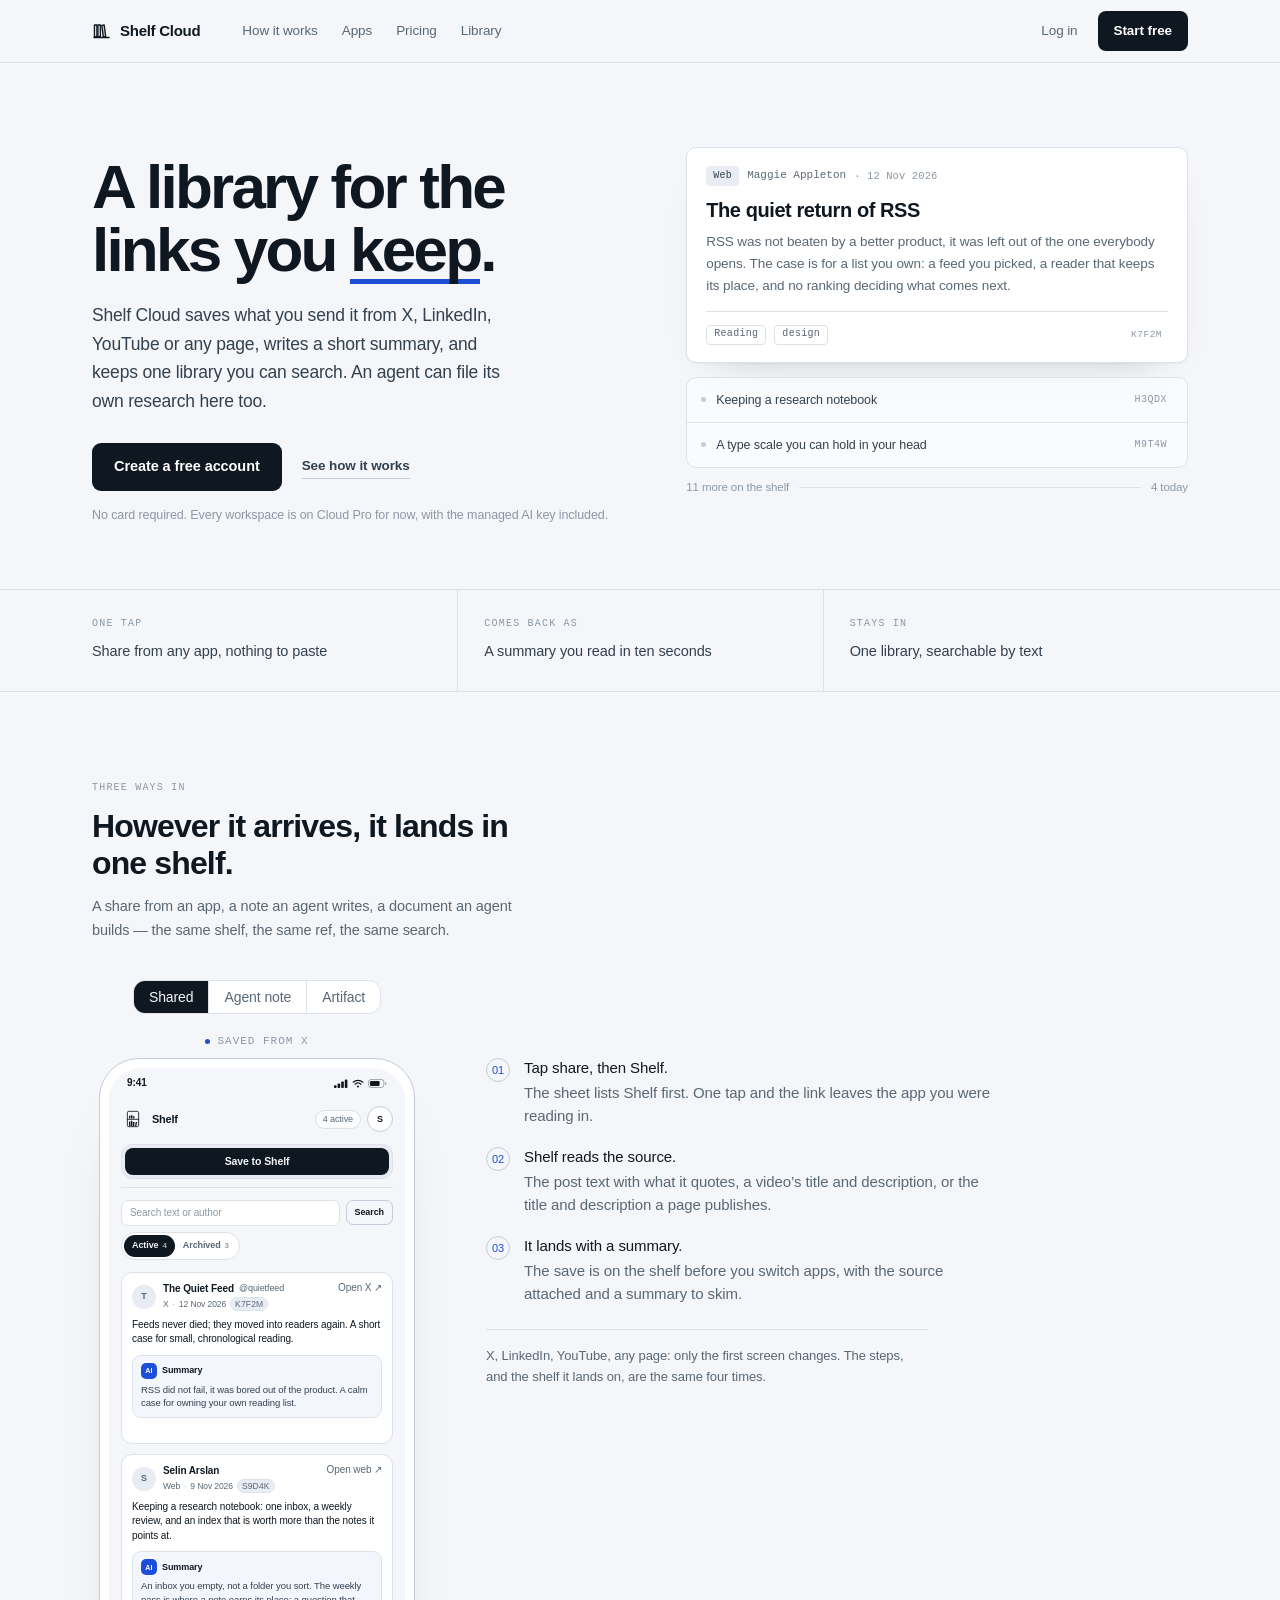
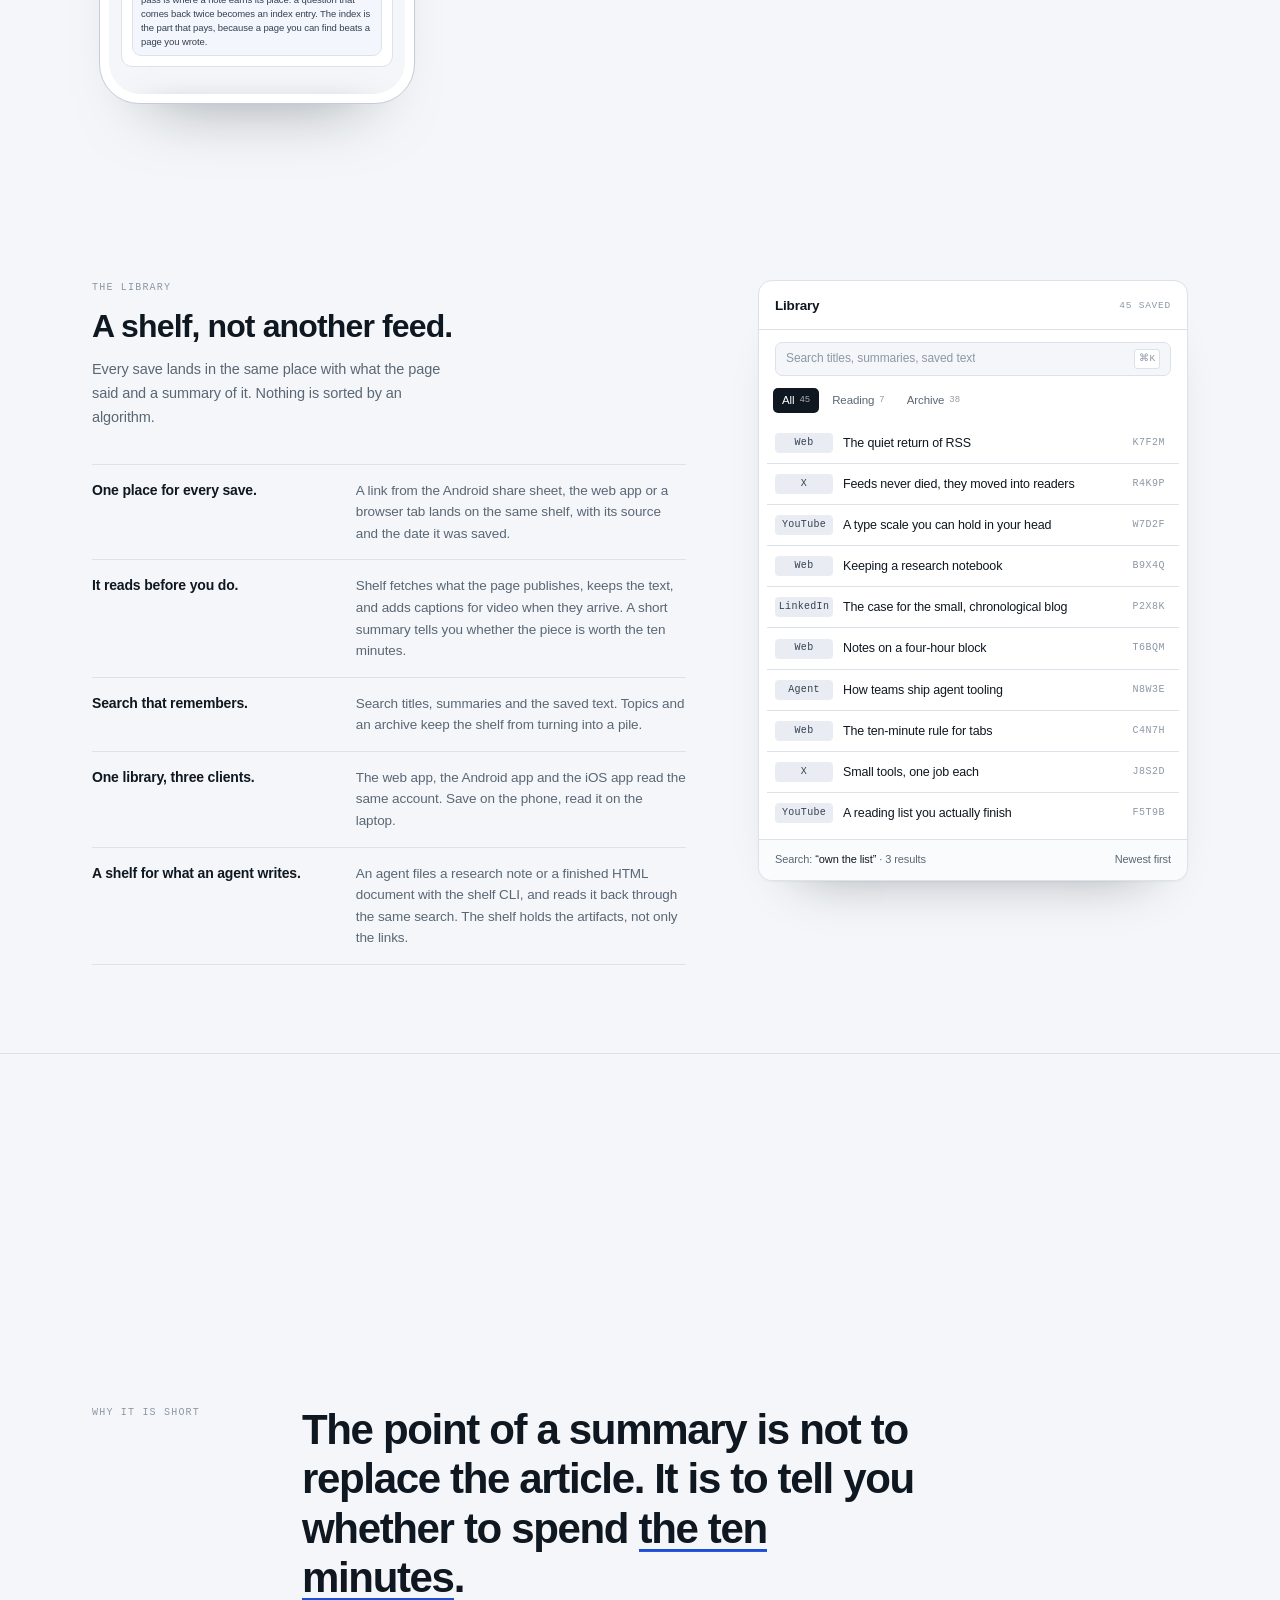
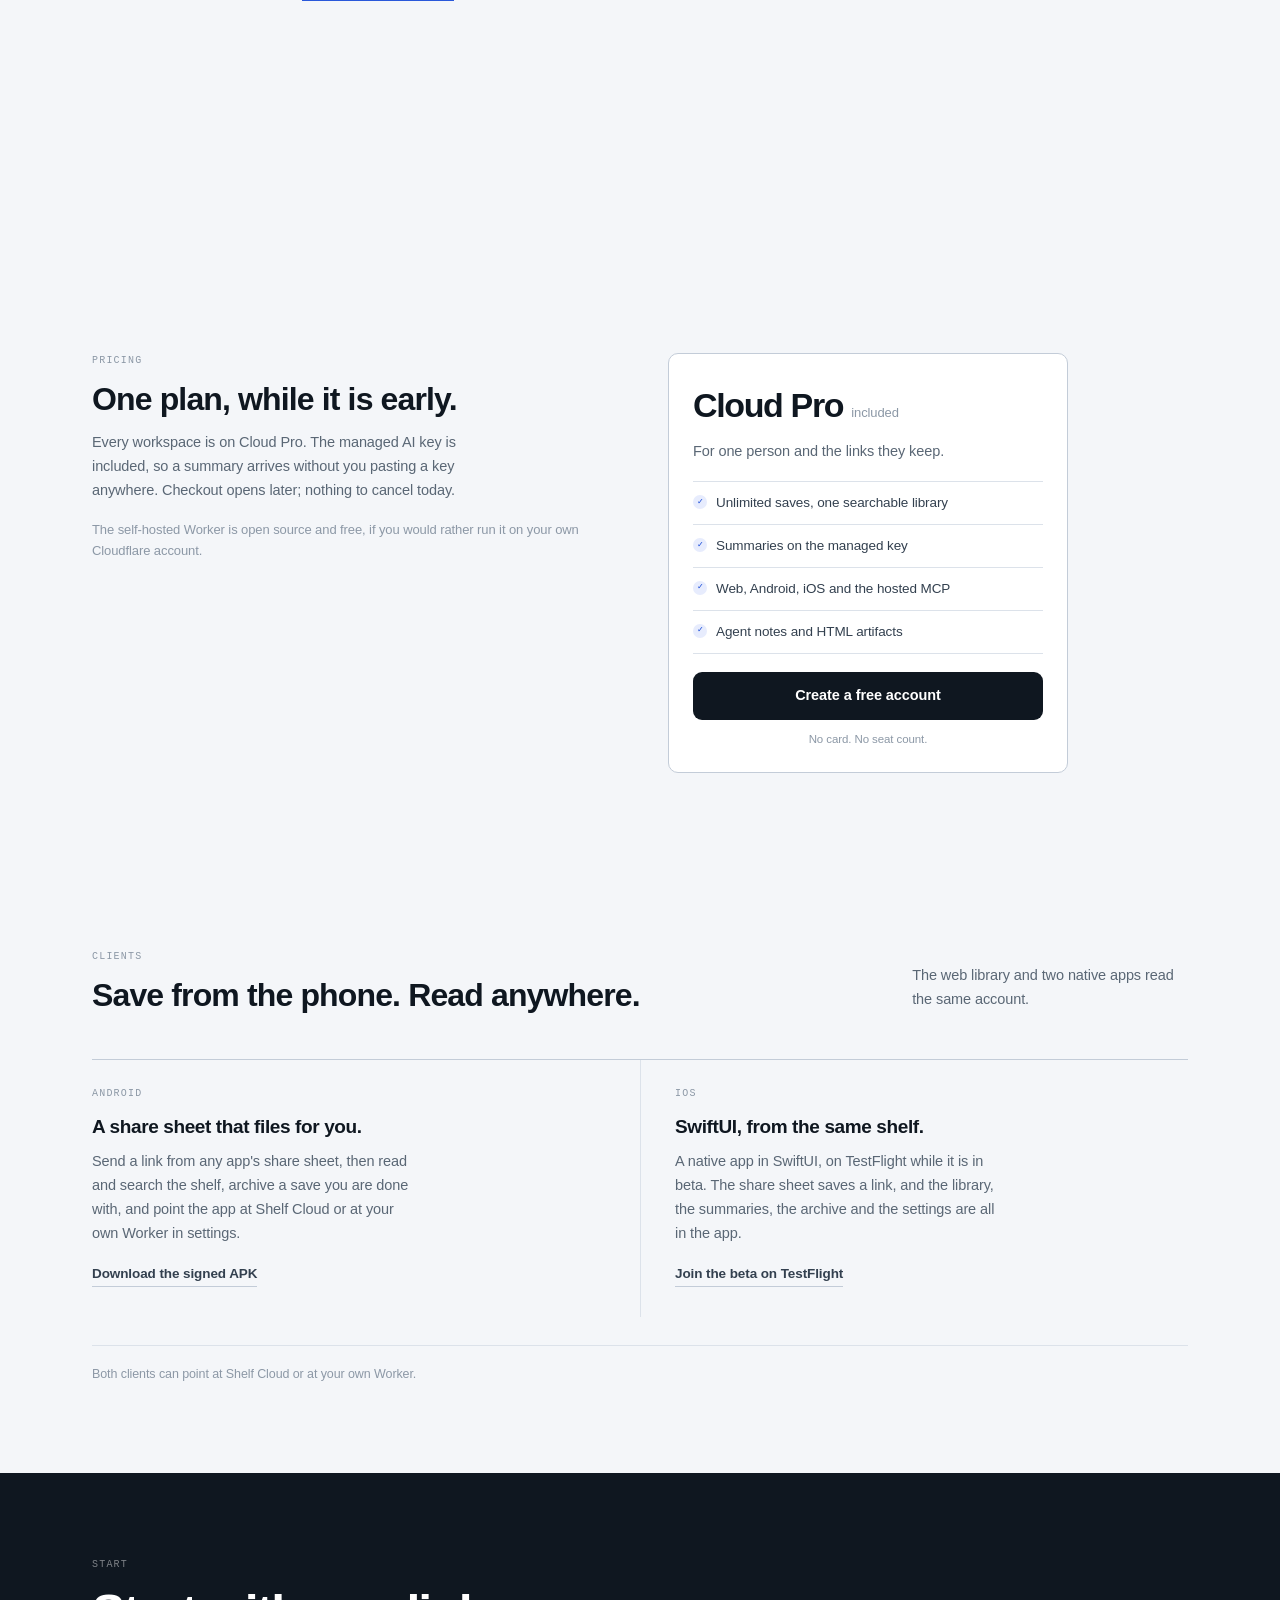
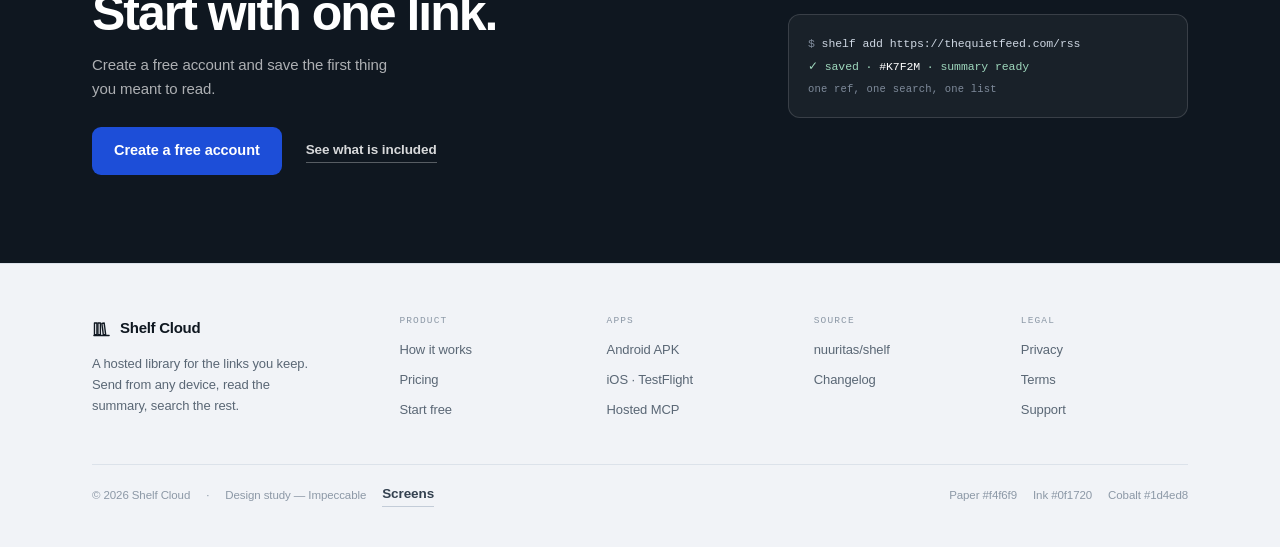
==== commit 6ce7ab80: "how: one phone, four sources, three tabs The share demo and the artifact demo each held a phone and " ====
--- a/index.html
+++ b/index.html
@@ -8,8 +8,8 @@
 <meta name="theme-color" content="#f4f6f9">
 <script>document.documentElement.className+=' js';(function(){setTimeout(function(){if(window.__shelfMotion)return;var n=document.querySelectorAll('.rv');for(var i=0;i<n.length;i++)n[i].classList.add('in')},2600)})()</script>
 <link rel="icon" href="assets/mark.svg" type="image/svg+xml">
-<link rel="stylesheet" href="assets/app.css?v=534b1024">
-<link rel="stylesheet" href="assets/showcase.css?v=35104fcb">
+<link rel="stylesheet" href="assets/app.css?v=db91ee8a">
+<link rel="stylesheet" href="assets/showcase.css?v=ae515f10">
 </head>
 <body>
 
@@ -81,8 +81,8 @@
     <dl class="facts">
     <div class="wrap">
       <div class="f rv">
-        <dt class="micro">Saves from</dt>
-        <dd>X, LinkedIn, YouTube, any page</dd>
+        <dt class="micro">One tap</dt>
+        <dd>Share from any app, nothing to paste</dd>
       </div>
       <div class="f rv" style="--d:.08s">
         <dt class="micro">Comes back as</dt>
@@ -99,22 +99,25 @@
   <section class="section" id="how">
     <div class="wrap">
       <div class="section-head rv">
-        <p class="micro">The share sheet</p>
-        <h2 class="h2">Share it, and it is on the shelf.</h2>
-        <p class="body">One habit in every app you read in: tap share, choose Shelf, and the link arrives with its text and a summary. Nothing to paste, nothing to file.</p>
+        <p class="micro">Three ways in</p>
+        <h2 class="h2">However it arrives, it lands in one shelf.</h2>
+        <p class="body">A share from an app, a note an agent writes, a document an agent builds — the same shelf, the same ref, the same search.</p>
       </div>
 
       <div class="showcase showcase-ways rv">
-<div class="ways" role="group" aria-label="Share from">
-<input class="ways-ballot" type="checkbox" id="ways-run">
-<input class="ways-src" type="radio" name="ways-src" id="ways-src-x" checked>
-<input class="ways-src" type="radio" name="ways-src" id="ways-src-youtube">
-<input class="ways-src" type="radio" name="ways-src" id="ways-src-linkedin">
-<input class="ways-src" type="radio" name="ways-src" id="ways-src-web">
-<div class="ways-srcs">
-<label for="ways-src-x">X</label><label for="ways-src-youtube">YouTube</label><label for="ways-src-linkedin">LinkedIn</label><label for="ways-src-web">Web</label>
+<div class="ways" role="group" aria-label="Three ways in">
+<input class="ways-src" type="radio" name="ways-src" id="ways-src-x" checked tabindex="-1" aria-hidden="true">
+<input class="ways-src" type="radio" name="ways-src" id="ways-src-linkedin" tabindex="-1" aria-hidden="true">
+<input class="ways-src" type="radio" name="ways-src" id="ways-src-youtube" tabindex="-1" aria-hidden="true">
+<input class="ways-src" type="radio" name="ways-src" id="ways-src-web" tabindex="-1" aria-hidden="true">
+<input class="stage-pick" type="radio" name="stage-tab" id="stage-t1" checked>
+<input class="stage-pick" type="radio" name="stage-tab" id="stage-t2">
+<input class="stage-pick" type="radio" name="stage-tab" id="stage-t3">
+<div class="stage-tabrow">
+<label for="stage-t1">Shared</label><label for="stage-t2">Agent note</label><label for="stage-t3">Artifact</label>
 </div>
 <div class="ways-stage" aria-hidden="true">
+<p class="ways-now"><span class="ways-now-dot"></span><span class="ways-now-s ways-now-s--x">Saved from X</span><span class="ways-now-s ways-now-s--linkedin">Saved from LinkedIn</span><span class="ways-now-s ways-now-s--youtube">Saved from YouTube</span><span class="ways-now-s ways-now-s--web">Saved from the web</span><span class="ways-now-t ways-now-t--note">Filed by your agent &middot; N7Q3E</span><span class="ways-now-t ways-now-t--doc">shelf.app/p/n7q3e</span></p>
 <div class="phone">
 <div class="ph-screen">
 <div class="ph-status"><span class="ph-time">9:41</span><span class="ph-sys"><svg class="ph-sig" viewBox="0 0 14 9" fill="currentColor" aria-hidden="true">
@@ -257,31 +260,104 @@
 <div class="ph-head"><div class="ph-tools"><span class="ph-search"><span class="ph-field">Search text or author</span><span class="ph-search-go">Search</span></span><span class="ph-switches"><span class="ph-switch"><span class="is-on">Active<i>4</i></span><span>Archived<i>3</i></span></span></span></div></div>
 <div class="ph-cards">
 <div class="ph-card ways-card ways-card--x">
-<div class="ph-card-head"><div class="ph-author"><span class="ph-av">T</span><div class="ph-at"><div class="ph-al"><strong>The Quiet Feed</strong><span>@quietfeed</span></div><p class="ph-meta"><span>X</span><i>·</i><span>12 Nov 2026</span><span class="ph-ref">#7K2F</span></p></div></div><span class="ph-open">Open X ↗</span></div>
+<div class="ph-card-head"><div class="ph-author"><span class="ph-av">T</span><div class="ph-at"><div class="ph-al"><strong>The Quiet Feed</strong><span>@quietfeed</span></div><p class="ph-meta"><span>X</span><i>·</i><span>12 Nov 2026</span><span class="ph-ref">K7F2M</span></p></div></div><span class="ph-open">Open X ↗</span></div>
 <p class="ph-body">Feeds never died; they moved into readers again. A short case for small, chronological reading.</p>
 <div class="ph-sum"><div class="ph-sum-head"><b class="ph-ai">AI</b><span>Summary</span></div><p>RSS did not fail, it was bored out of the product. A calm case for owning your own reading list.</p></div>
 </div>
 <div class="ph-card ways-card ways-card--youtube">
-<div class="ph-card-head"><div class="ph-author"><span class="ph-av">M</span><div class="ph-at"><div class="ph-al"><strong>Maggie Appleton</strong><span>@maggieappleton</span></div><p class="ph-meta"><span>YouTube</span><i>·</i><span>12 Nov 2026</span><span class="ph-ref">#K7F2M</span></p></div></div><span class="ph-open">Open YouTube ↗</span></div>
+<div class="ph-card-head"><div class="ph-author"><span class="ph-av">M</span><div class="ph-at"><div class="ph-al"><strong>Maggie Appleton</strong><span>@maggieappleton</span></div><p class="ph-meta"><span>YouTube</span><i>·</i><span>12 Nov 2026</span><span class="ph-ref">V6K2S</span></p></div></div><span class="ph-open">Open YouTube ↗</span></div>
 <p class="ph-body">The quiet return of RSS. Feeds never died; they moved back into readers, and a small chronological list is winning again.</p>
 <div class="ph-sum"><div class="ph-sum-head"><b class="ph-ai">AI</b><span>Summary</span></div><p>A case for small reading: a feed you own, a reader you picked, and no ranking deciding what you see next.</p></div>
 </div>
 <div class="ph-card ways-card ways-card--linkedin">
-<div class="ph-card-head"><div class="ph-author"><span class="ph-av">P</span><div class="ph-at"><div class="ph-al"><strong>Priya Raman</strong></div><p class="ph-meta"><span>LinkedIn</span><i>·</i><span>11 Nov 2026</span><span class="ph-ref">#M9T4B</span></p></div></div><span class="ph-open">Open LinkedIn ↗</span></div>
+<div class="ph-card-head"><div class="ph-author"><span class="ph-av">P</span><div class="ph-at"><div class="ph-al"><strong>Priya Raman</strong></div><p class="ph-meta"><span>LinkedIn</span><i>·</i><span>11 Nov 2026</span><span class="ph-ref">R2C6P</span></p></div></div><span class="ph-open">Open LinkedIn ↗</span></div>
 <p class="ph-body">I stopped saving links to read later and started reading them. Three months in, the list is shorter and I finish more of it.</p>
 <div class="ph-sum"><div class="ph-sum-head"><b class="ph-ai">AI</b><span>Summary</span></div><p>Read what you save, or delete it. A smaller list gets finished more often than a bigger one.</p></div>
 </div>
 <div class="ph-card ways-card ways-card--web">
-<div class="ph-card-head"><div class="ph-author"><span class="ph-av">T</span><div class="ph-at"><div class="ph-al"><strong>The Quiet Feed</strong></div><p class="ph-meta"><span>Web</span><i>·</i><span>12 Nov 2026</span><span class="ph-ref">#R4W8D</span></p></div></div><span class="ph-open">Open web ↗</span></div>
+<div class="ph-card-head"><div class="ph-author"><span class="ph-av">T</span><div class="ph-at"><div class="ph-al"><strong>The Quiet Feed</strong></div><p class="ph-meta"><span>Web</span><i>·</i><span>12 Nov 2026</span><span class="ph-ref">P5N8V</span></p></div></div><span class="ph-open">Open web ↗</span></div>
 <p class="ph-body">Feeds never died; they moved into readers again. A short case for small, chronological reading, and the four feeds worth keeping.</p>
 <div class="ph-sum"><div class="ph-sum-head"><b class="ph-ai">AI</b><span>Summary</span></div><p>RSS was never broken, it was removed from the product. A calm case for owning your own reading list.</p></div>
 </div>
 <div class="ph-card is-rest">
-<div class="ph-card-head"><div class="ph-author"><span class="ph-av">S</span><div class="ph-at"><div class="ph-al"><strong>Selin Arslan</strong></div><p class="ph-meta"><span>Web</span><i>·</i><span>9 Nov 2026</span><span class="ph-ref">H3QDX</span></p></div></div><span class="ph-open">Open web ↗</span></div>
+<div class="ph-card-head"><div class="ph-author"><span class="ph-av">S</span><div class="ph-at"><div class="ph-al"><strong>Selin Arslan</strong></div><p class="ph-meta"><span>Web</span><i>·</i><span>9 Nov 2026</span><span class="ph-ref">S9D4K</span></p></div></div><span class="ph-open">Open web ↗</span></div>
 <p class="ph-body">Keeping a research notebook: one inbox, a weekly review, and an index that is worth more than the notes it points at.</p>
 <div class="ph-sum"><div class="ph-sum-head"><b class="ph-ai">AI</b><span>Summary</span></div><p>An inbox you empty, not a folder you sort. The weekly pass is where a note earns its place: a question that comes back twice becomes an index entry. The index is the part that pays, because a page you can find beats a page you wrote.</p></div>
 </div>
 </div>
+</div>
+<div class="ph-tab ph-note">
+<div class="ph-lib-top"><span class="ph-brand"><span class="ph-mark"><svg xmlns="http://www.w3.org/2000/svg" viewBox="0 0 1024 1024" aria-hidden="true" focusable="false">
+  <g fill="none" stroke="currentColor" stroke-width="36">
+    <rect x="272" y="184" width="480" height="656" rx="60"/>
+    <path d="M254 526H770"/>
+  </g>
+  <g fill="currentColor">
+    <rect x="340" y="370" width="60" height="119" rx="10"/>
+    <rect x="424" y="348" width="60" height="141" rx="10"/>
+    <rect x="508" y="396" width="60" height="93" rx="10"/>
+    <rect x="340" y="618" width="60" height="204" rx="10"/>
+    <rect x="424" y="588" width="60" height="234" rx="10"/>
+    <rect x="508" y="644" width="60" height="178" rx="10"/>
+  </g>
+  <rect x="614" y="638" width="56" height="182" rx="10" fill="currentColor" transform="rotate(10 642 729)"/>
+</svg></span><span>Shelf</span></span><span class="ph-top-actions"><span class="ph-count">5 active</span><span class="ph-account">N</span></span></div>
+<div class="ph-head"><div class="ph-tools"><span class="ph-search"><span class="ph-field">Search text or author</span><span class="ph-search-go">Search</span></span><span class="ph-switches"><span class="ph-switch"><span class="is-on">Active<i>5</i></span><span>Archived<i>3</i></span></span></span></div></div>
+<div class="ph-cards">
+<div class="ph-card ph-note-card">
+<div class="ph-card-head"><div class="ph-author"><span class="ph-av is-ai">AI</span><div class="ph-at"><div class="ph-al"><strong>Shelf agent</strong></div><p class="ph-meta"><span>Artifact</span><i>&middot;</i><span>12s ago</span><span class="ph-ref">N7Q3E</span></p></div></div><span class="ph-open">Open note &nearr;</span></div>
+<p class="ph-title">How teams ship agent tooling</p>
+<p class="ph-body">Five write-ups, one pattern: the tool call is the interface. What the teams that ship do differently, and the three things they all refuse to build.</p>
+<div class="ph-sum"><div class="ph-sum-head"><b class="ph-ai">AI</b><span>Summary</span></div><p>Three findings, one shape: the API is the product, discovery beats documentation, and the teams that ship keep one surface per job. Filed with five sources, all still attached.</p></div>
+</div>
+<div class="ph-card is-rest"><div class="ph-card-head"><div class="ph-author"><span class="ph-av">S</span><div class="ph-at"><div class="ph-al"><strong>Selin Arslan</strong></div><p class="ph-meta"><span>Web</span><i>&middot;</i><span>9 Nov 2026</span><span class="ph-ref">S9D4K</span></p></div></div><span class="ph-open">Open web &nearr;</span></div>
+<p class="ph-body">Keeping a research notebook: one inbox, a weekly review, and an index that is worth more than the notes it points at.</p>
+<div class="ph-sum"><div class="ph-sum-head"><b class="ph-ai">AI</b><span>Summary</span></div><p>An inbox you empty, not a folder you sort.</p></div>
+</div>
+</div>
+</div>
+<div class="ph-tab ph-doc">
+<div class="a-npbar">
+<span class="a-npback">&lsaquo; Library</span><span class="a-npkind">HTML artifact</span><span class="a-wref">N7Q3E</span>
+</div><div class="a-npbody"><article class="a-doc">
+<p class="a-kicker"><span>16 Nov 2026</span><i></i><span>5 sources</span><i></i><span class="a-muted">Research note</span></p>
+<h3 class="a-h">How teams ship <em>agent tooling</em></h3>
+<p class="a-stand">Five write-ups, one pattern: the tool call is the interface. What the teams that ship do differently, and the three things they all refuse to build.</p>
+
+<div class="a-find">
+<div class="a-df"><span class="a-n">01</span><div><span class="a-tag">The tool call is the interface</span><p>Every team describes the same shape: the <b>API is the product</b>, and the screen shrinks to supervision, approval and payment.</p></div></div>
+<div class="a-df"><span class="a-n">02</span><div><span class="a-tag">Discovery beats documentation</span><p>Models find capabilities at runtime. A <b>stable schema and a readable error</b> beat a docs site nobody parses.</p></div></div>
+<div class="a-df"><span class="a-n">03</span><div><span class="a-tag">Small surfaces win</span><p>The teams that ship keep <b>one surface per job</b> and let the model compose the rest.</p></div></div>
+</div>
+
+<figure class="a-chart">
+<figcaption>Agent-native services by category <span>count &middot; nov 2026</span></figcaption>
+<div class="a-rows">
+<div class="a-row"><span class="a-lab">Runtime &amp; infra</span><span class="a-track"><span class="a-bar" style="--w:100%"></span></span><span class="a-val">43</span></div>
+<div class="a-row"><span class="a-lab">Memory &amp; state</span><span class="a-track"><span class="a-bar" style="--w:76.7%"></span></span><span class="a-val">33</span></div>
+<div class="a-row"><span class="a-lab">Browser &amp; web execution</span><span class="a-track"><span class="a-bar" style="--w:72.1%"></span></span><span class="a-val">31</span></div>
+<div class="a-row"><span class="a-lab">Tool access &amp; MCP</span><span class="a-track"><span class="a-bar" style="--w:72.1%"></span></span><span class="a-val">31</span></div>
+<div class="a-row a-hot"><span class="a-lab">Commerce &amp; payments</span><span class="a-track"><span class="a-bar" style="--w:51.2%"></span></span><span class="a-val">22</span></div>
+<div class="a-row"><span class="a-lab">Observability</span><span class="a-track"><span class="a-bar" style="--w:32.6%"></span></span><span class="a-val">14</span></div>
+</div>
+</figure>
+
+<blockquote class="a-quote">
+<span>The line that stuck</span>
+<p>&ldquo;The tool call is the product. The screen is supervision.&rdquo;</p>
+<em>&mdash; one of the five write-ups</em>
+</blockquote>
+
+<div class="a-src">
+<span>Sources</span>
+<ul>
+<li><b>amplitude.com</b> &middot; internal agents</li>
+<li><b>vercel.com</b> &middot; tool surfaces</li>
+<li><b>incremental.com</b> &middot; discovery</li>
+<li><b>+2 more</b> &middot; see citations</li>
+</ul>
+</div>
+</article></div>
 </div>
 <div class="ph-dim"></div>
 <div class="ph-sheet">
@@ -349,514 +425,33 @@
 </div>
 </div>
 <div class="ways-copy">
+<div class="stage-panel is-src">
 <ol class="ways-steps">
 <li><span class="num">01</span><div><strong>Tap share, then Shelf.</strong><p>The sheet lists Shelf first. One tap and the link leaves the app you were reading in.</p></div></li>
 <li><span class="num">02</span><div><strong>Shelf reads the source.</strong><p>The post text with what it quotes, a video’s title and description, or the title and description a page publishes.</p></div></li>
 <li><span class="num">03</span><div><strong>It lands with a summary.</strong><p>The save is on the shelf before you switch apps, with the source attached and a summary to skim.</p></div></li>
 </ol>
-<p class="ways-sources">The same sheet works from X, LinkedIn, YouTube and any page. An agent files the same link with one request, and its own research note goes to the shelf the same way.</p>
-</div>
-<label class="ways-run" for="ways-run"><span class="ways-run-ico" aria-hidden="true"></span><span class="ways-run-start">Start loop</span><span class="ways-run-stop">Pause the demo</span></label>
-</div>
-      </div>
-    </div>
-  </section>
-
-  <section class="section" id="artifact" style="padding-top:0">
-    <div class="wrap">
-      <div class="section-head rv">
-        <p class="micro">For agents</p>
-        <h2 class="h2">A research note is a save too.</h2>
-        <p class="body">The reading happens in the AI app you already use. It calls the shelf once, and the note lands in the same library a person reads — one ref, one search, one list.</p>
-      </div>
-
-      <div class="showcase showcase-art rv">
-<div class="art">
-<input class="art-ballot" type="checkbox" id="art-run">
-<input class="art-pick" type="radio" name="art-story" id="art-s1" checked>
-<input class="art-pick" type="radio" name="art-story" id="art-s2">
-<div class="art-switch"><label for="art-s1">A new note</label><label for="art-s2">From your shelf</label></div>
-<div class="art-stage">
-<div class="art-tales">
-<div class="art-tale art-tale-1"><div class="art-frames"><div class="art-web" aria-hidden="true"><div class="a-browser">
-<div class="a-chrome"><span class="a-dots"><i></i><i></i><i></i></span>
-<span class="a-url"><span class="a-lock"></span><span class="a-url-lib">shelf.app/library</span><span class="a-url-note">shelf.app/p/note-82a1</span></span>
-<span class="a-tab"></span></div>
-
-<div class="a-appbar"><span class="a-brand"><svg xmlns="http://www.w3.org/2000/svg" viewBox="0 0 1024 1024" aria-hidden="true" focusable="false">
-  <g fill="none" stroke="currentColor" stroke-width="36">
-    <rect x="272" y="184" width="480" height="656" rx="60"/>
-    <path d="M254 526H770"/>
-  </g>
-  <g fill="currentColor">
-    <rect x="340" y="370" width="60" height="119" rx="10"/>
-    <rect x="424" y="348" width="60" height="141" rx="10"/>
-    <rect x="508" y="396" width="60" height="93" rx="10"/>
-    <rect x="340" y="618" width="60" height="204" rx="10"/>
-    <rect x="424" y="588" width="60" height="234" rx="10"/>
-    <rect x="508" y="644" width="60" height="178" rx="10"/>
-  </g>
-  <rect x="614" y="638" width="56" height="182" rx="10" fill="currentColor" transform="rotate(10 642 729)"/>
-</svg><span>Shelf</span></span>
-<span class="a-spacer"></span>
-<span class="a-search">Search ⌘K</span>
-<span class="a-count"><span class="a-num"><span>42</span><span>43</span></span> saved</span>
-<span class="a-avatar">N</span></div>
-
-<div class="a-content"><div class="a-stream"><div class="a-slot"><article class="a-card a-art">
-<span class="a-ai">AI</span>
-<div class="a-cmain">
-<div class="a-chead"><strong>Claude</strong><span class="a-handle">claude-sonnet-4 &middot; mcp</span><span class="a-ref">#note-82a1</span></div>
-<div class="a-written">
-<p class="a-eyebrow">AI artifact</p>
-<p class="a-title">How teams ship agent tooling</p>
-<ul class="a-bullets">
-<li>Five write-ups, one pattern: the tool call is the interface.</li>
-<li>Discovery is the product; models need capabilities, not pages.</li>
-<li>The teams that ship keep one small surface per job.</li>
-</ul>
-<div class="a-cfoot">
-<span class="a-chip">agents</span><span class="a-chip">research</span>
-<span class="a-badge"><svg viewBox="0 0 10 10" aria-hidden="true"><path d="M1 5.5 3.6 8 9 2" fill="none" stroke="currentColor" stroke-width="1.6" stroke-linecap="round" stroke-linejoin="round"></path></svg>saved</span>
-<span class="a-meta">5 sources</span>
-<span class="a-open">Open note</span>
-</div>
-</div>
-</div>
-</article></div>
-<article class="a-card a-plain"><span class="a-avatar">F</span><div class="a-pw">
-<span class="a-pline"><strong>Field notes</strong><span class="a-ref">#8f2c</span></span>
-<p class="a-ptext">Interfaces are becoming tool calls, one endpoint at a time.</p></div></article>
-<article class="a-card a-plain"><span class="a-avatar">D</span><div class="a-pw">
-<span class="a-pline"><strong>Dense discovery</strong><span class="a-ref">#7a41</span></span>
-<p class="a-ptext">A weekly letter on small tools that do one thing well.</p></div></article>
-<article class="a-card a-plain"><span class="a-avatar">S</span><div class="a-pw">
-<span class="a-pline"><strong>Signal &amp; noise</strong><span class="a-ref">#6b0e</span></span>
-<p class="a-ptext">What survived the agent demo cycle, and what did not.</p></div></article>
-<article class="a-card a-plain"><span class="a-avatar">L</span><div class="a-pw">
-<span class="a-pline"><strong>Long form</strong><span class="a-ref">#5d17</span></span>
-<p class="a-ptext">A tool is a promise about what stays the same.</p></div></article>
-</div></div>
-
-<div class="a-wpage"><div class="a-wbar">
-<span class="a-wback">&larr; Library</span><span class="a-wkind">HTML artifact</span><span class="a-wref">#note-82a1</span><span class="a-sws"><i class="a-sw a-sw-w"></i><i class="a-sw a-sw-d"></i></span>
-</div><div class="a-wbody"><article class="a-doc">
-<p class="a-kicker"><span>16 Nov 2026</span><i></i><span>5 sources</span><i></i><span class="a-muted">Research note</span></p>
-<h3 class="a-h">How teams ship <em>agent tooling</em></h3>
-<p class="a-stand">Five write-ups, one pattern: the tool call is the interface. What the teams that ship do differently, and the three things they all refuse to build.</p>
-
-<div class="a-find">
-<div class="a-df"><span class="a-n">01</span><div><span class="a-tag">The tool call is the interface</span><p>Every team describes the same shape: the <b>API is the product</b>, and the screen shrinks to supervision, approval and payment.</p></div></div>
-<div class="a-df"><span class="a-n">02</span><div><span class="a-tag">Discovery beats documentation</span><p>Models find capabilities at runtime. A <b>stable schema and a readable error</b> beat a docs site nobody parses.</p></div></div>
-<div class="a-df"><span class="a-n">03</span><div><span class="a-tag">Small surfaces win</span><p>The teams that ship keep <b>one surface per job</b> and let the model compose the rest.</p></div></div>
-</div>
-
-<figure class="a-chart">
-<figcaption>Agent-native services by category <span>count &middot; nov 2026</span></figcaption>
-<div class="a-rows">
-<div class="a-row"><span class="a-lab">Runtime &amp; infra</span><span class="a-track"><span class="a-bar" style="--w:100%"></span></span><span class="a-val">43</span></div>
-<div class="a-row"><span class="a-lab">Memory &amp; state</span><span class="a-track"><span class="a-bar" style="--w:76.7%"></span></span><span class="a-val">33</span></div>
-<div class="a-row"><span class="a-lab">Browser &amp; web execution</span><span class="a-track"><span class="a-bar" style="--w:72.1%"></span></span><span class="a-val">31</span></div>
-<div class="a-row"><span class="a-lab">Tool access &amp; MCP</span><span class="a-track"><span class="a-bar" style="--w:72.1%"></span></span><span class="a-val">31</span></div>
-<div class="a-row a-hot"><span class="a-lab">Commerce &amp; payments</span><span class="a-track"><span class="a-bar" style="--w:51.2%"></span></span><span class="a-val">22</span></div>
-<div class="a-row"><span class="a-lab">Observability</span><span class="a-track"><span class="a-bar" style="--w:32.6%"></span></span><span class="a-val">14</span></div>
-</div>
-</figure>
-
-<blockquote class="a-quote">
-<span>The line that stuck</span>
-<p>&ldquo;The tool call is the product. The screen is supervision.&rdquo;</p>
-<em>&mdash; one of the five write-ups</em>
-</blockquote>
-
-<div class="a-src">
-<span>Sources</span>
-<ul>
-<li><b>amplitude.com</b> &middot; internal agents</li>
-<li><b>vercel.com</b> &middot; tool surfaces</li>
-<li><b>incremental.com</b> &middot; discovery</li>
-<li><b>+2 more</b> &middot; see citations</li>
-</ul>
-</div>
-</article></div></div>
-
-<div class="a-term">
-<div class="a-termbar"><span class="a-dots"><i></i><i></i><i></i></span>
-<span class="a-ttitle">research &mdash; ~/work/notes</span><span class="a-ttag">shelf mcp</span></div>
-<div class="a-termbody">
-<p class="a-prompt"><span class="a-sig">&rsaquo;</span><span class="a-cmd">research how teams ship agent tooling, save it to shelf</span><i class="a-caret"></i></p>
-<div class="a-log">
-<p><span class="a-mark2">&#9679;</span> Searching the web&hellip;</p>
-<p><span class="a-ok">&#9679;</span> Read 5 sources <span class="a-dim">amplitude &middot; vercel &middot; +3</span></p>
-<p><span class="a-ok">&#9679;</span> Wrote agent-tooling.md <span class="a-dim">3 findings &middot; 2 labels</span></p>
-</div>
-<div class="a-draft">
-<p class="a-te">Draft artifact</p>
-<p class="a-tt">How teams ship agent tooling</p>
-<p><b>&middot;</b> Five write-ups, one pattern: the tool call is the interface.</p>
-<p><b>&middot;</b> Ship one small surface per job, let the model compose.</p>
-</div>
-<div class="a-call">
-<div class="a-call-head"><span>shelf &middot; add</span><span class="a-ttag">MCP</span></div>
-<p><span class="a-dim">title&nbsp; </span>How teams ship agent tooling</p>
-<p><span class="a-dim">labels </span>agents, research</p>
-<p class="a-res"><span class="a-r1">&#9679; sending&hellip;</span><span class="a-r2">&#10003; saved &middot; #note-82a1</span></p>
-</div>
-</div>
-</div>
-
-<div class="a-toast"><svg viewBox="0 0 10 10" aria-hidden="true"><path d="M1 5.5 3.6 8 9 2" fill="none" stroke="currentColor" stroke-width="1.6" stroke-linecap="round" stroke-linejoin="round"></path></svg>Saved to Shelf</div>
-</div></div>
-<div class="art-phone" aria-hidden="true"><div class="a-device"><div class="a-screen">
-<span class="a-island"></span>
-<div class="a-status"><span class="a-time">9:41</span><span class="a-sys"><i class="a-bars"></i><i class="a-wifi"></i><i class="a-batt"></i></span></div>
-<div class="a-pnav"><h3>Library</h3><span class="a-avatar">N</span></div>
-<div class="a-pbody"><div class="a-plist"><div class="a-pcard"><article class="a-pinner">
-<div class="a-pctop"><span class="a-ai">AI</span><span class="a-ptime">just now</span><span class="a-check"><svg viewBox="0 0 10 10" aria-hidden="true"><path d="M1 5.5 3.6 8 9 2" fill="none" stroke="currentColor" stroke-width="1.6" stroke-linecap="round" stroke-linejoin="round"></path></svg></span></div>
-<p class="a-eyebrow">AI artifact</p>
-<h4>How teams ship agent tooling</h4>
-<p class="a-psum">Five write-ups, one pattern: the tool call is the interface. Ship one small surface per job and let the model compose the rest.</p>
-<div class="a-pchips"><span>agents</span><span>research</span></div>
-<div class="a-pmeta"><span>#note-82a1 &middot; 5 sources</span><span class="a-popen">Open note</span></div>
-</article></div>
-<article class="a-prow"><span class="a-avatar">F</span><div class="a-pw">
-<span class="a-ph-line"><strong>Field notes</strong><span class="a-ref">#8f2c</span></span>
-<p>Interfaces are becoming tool calls.</p></div></article>
-<article class="a-prow"><span class="a-avatar">D</span><div class="a-pw">
-<span class="a-ph-line"><strong>Dense discovery</strong><span class="a-ref">#7a41</span></span>
-<p>A weekly letter on small tools.</p></div></article>
-<article class="a-prow"><span class="a-avatar">S</span><div class="a-pw">
-<span class="a-ph-line"><strong>Signal &amp; noise</strong><span class="a-ref">#6b0e</span></span>
-<p>What survived the agent demo cycle.</p></div></article>
-<article class="a-prow"><span class="a-avatar">L</span><div class="a-pw">
-<span class="a-ph-line"><strong>Long form</strong><span class="a-ref">#5d17</span></span>
-<p>A tool is a promise about what stays.</p></div></article>
-<article class="a-prow"><span class="a-avatar">M</span><div class="a-pw">
-<span class="a-ph-line"><strong>Morning brew</strong><span class="a-ref">#4c81</span></span>
-<p>Three links worth the coffee.</p></div></article>
-<article class="a-prow"><span class="a-avatar">W</span><div class="a-pw">
-<span class="a-ph-line"><strong>Deep work</strong><span class="a-ref">#3b52</span></span>
-<p>Notes on the four-hour block.</p></div></article>
-<article class="a-prow"><span class="a-avatar">O</span><div class="a-pw">
-<span class="a-ph-line"><strong>On writing</strong><span class="a-ref">#2a09</span></span>
-<p>Cut the sentence, keep the fact.</p></div></article>
-</div></div>
-<div class="a-chat">
-<div class="a-chathead"><span class="a-back">&lsaquo;</span><div class="a-who"><b>Claude</b><span>shelf mcp &middot; connected</span></div></div>
-<div class="a-chatbody">
-<p class="a-bubble">research how teams ship agent tooling, then save it to the shelf</p>
-<div class="a-cwho"><span class="a-ai">AI</span> Claude</div>
-<div class="a-csteps">
-<p><span class="a-spin"></span> Searching the web&hellip;</p>
-<p><span class="a-tick">&#10003;</span> Read 5 sources</p>
-<p><span class="a-tick">&#10003;</span> Drafted the artifact</p>
-</div>
-<div class="a-cdraft">
-<p class="a-eyebrow">Draft artifact</p>
-<h5>How teams ship agent tooling</h5>
-<ul>
-<li>Five write-ups, one pattern: the tool call is the interface.</li>
-<li>Ship one small surface per job, let the model compose.</li>
-</ul>
-</div>
-<div class="a-cmcp">
-<div class="a-cmcp-head"><span class="a-dot"></span>Shelf MCP &middot; add<span class="a-kind">tool</span></div>
-<p><b>title</b> How teams ship agent tooling</p>
-<p><b>labels</b> ["agents", "research"]</p>
-<p><b>format</b> markdown &middot; 5 sources</p>
-<p class="a-res2"><span class="a-r1">&#9679; calling&hellip;</span><span class="a-r2">&#10003; saved &middot; #note-82a1</span></p>
-</div>
-</div>
-<div class="a-chatbar"><span class="a-field">Message&hellip;</span><span class="a-send">&uarr;</span></div>
-</div>
-<div class="a-note"><div class="a-npbar">
-<span class="a-npback">&lsaquo; Library</span><span class="a-npkind">HTML artifact</span><span class="a-wref">#note-82a1</span><span class="a-sws"><i class="a-sw a-sw-w"></i><i class="a-sw a-sw-d"></i></span>
-</div><div class="a-npbody"><article class="a-doc">
-<p class="a-kicker"><span>16 Nov 2026</span><i></i><span>5 sources</span><i></i><span class="a-muted">Research note</span></p>
-<h3 class="a-h">How teams ship <em>agent tooling</em></h3>
-<p class="a-stand">Five write-ups, one pattern: the tool call is the interface. What the teams that ship do differently, and the three things they all refuse to build.</p>
-
-<div class="a-find">
-<div class="a-df"><span class="a-n">01</span><div><span class="a-tag">The tool call is the interface</span><p>Every team describes the same shape: the <b>API is the product</b>, and the screen shrinks to supervision, approval and payment.</p></div></div>
-<div class="a-df"><span class="a-n">02</span><div><span class="a-tag">Discovery beats documentation</span><p>Models find capabilities at runtime. A <b>stable schema and a readable error</b> beat a docs site nobody parses.</p></div></div>
-<div class="a-df"><span class="a-n">03</span><div><span class="a-tag">Small surfaces win</span><p>The teams that ship keep <b>one surface per job</b> and let the model compose the rest.</p></div></div>
-</div>
-
-<figure class="a-chart">
-<figcaption>Agent-native services by category <span>count &middot; nov 2026</span></figcaption>
-<div class="a-rows">
-<div class="a-row"><span class="a-lab">Runtime &amp; infra</span><span class="a-track"><span class="a-bar" style="--w:100%"></span></span><span class="a-val">43</span></div>
-<div class="a-row"><span class="a-lab">Memory &amp; state</span><span class="a-track"><span class="a-bar" style="--w:76.7%"></span></span><span class="a-val">33</span></div>
-<div class="a-row"><span class="a-lab">Browser &amp; web execution</span><span class="a-track"><span class="a-bar" style="--w:72.1%"></span></span><span class="a-val">31</span></div>
-<div class="a-row"><span class="a-lab">Tool access &amp; MCP</span><span class="a-track"><span class="a-bar" style="--w:72.1%"></span></span><span class="a-val">31</span></div>
-<div class="a-row a-hot"><span class="a-lab">Commerce &amp; payments</span><span class="a-track"><span class="a-bar" style="--w:51.2%"></span></span><span class="a-val">22</span></div>
-<div class="a-row"><span class="a-lab">Observability</span><span class="a-track"><span class="a-bar" style="--w:32.6%"></span></span><span class="a-val">14</span></div>
-</div>
-</figure>
-
-<blockquote class="a-quote">
-<span>The line that stuck</span>
-<p>&ldquo;The tool call is the product. The screen is supervision.&rdquo;</p>
-<em>&mdash; one of the five write-ups</em>
-</blockquote>
-
-<div class="a-src">
-<span>Sources</span>
-<ul>
-<li><b>amplitude.com</b> &middot; internal agents</li>
-<li><b>vercel.com</b> &middot; tool surfaces</li>
-<li><b>incremental.com</b> &middot; discovery</li>
-<li><b>+2 more</b> &middot; see citations</li>
-</ul>
-</div>
-</article></div></div>
-</div></div></div></div>
-<ol class="art-rail">
-<li><span class="a-rn">01</span><span class="a-rt">You prompt your agent</span><span class="a-rd">In the AI app you already use</span></li>
-<li><span class="a-rn">02</span><span class="a-rt">It does the research</span><span class="a-rd">Search, read, write the artifact</span></li>
-<li><span class="a-rn">03</span><span class="a-rt">It calls Shelf</span><span class="a-rd">MCP from the phone, MCP or CLI from the web</span></li>
-<li><span class="a-rn">04</span><span class="a-rt">It lands in the shelf</span><span class="a-rd">One row, one ref, searchable</span></li>
-<li><span class="a-rn">05</span><span class="a-rt">You open the note</span><span class="a-rd">Wide in the browser, one column on the phone</span></li>
+<p class="ways-sources">X, LinkedIn, YouTube, any page: only the first screen changes. The steps, and the shelf it lands on, are the same four times.</p>
+</div>
+<div class="stage-panel is-note">
+<p class="stage-kicker">Filed by an agent</p>
+<ol class="ways-steps">
+<li><span class="num">01</span><div><strong>You ask the agent you already use.</strong><p>Research this, read these five, tell me what holds. The reading happens in the AI app, not here.</p></div></li>
+<li><span class="num">02</span><div><strong>It calls Shelf once.</strong><p>MCP from the phone, MCP or the CLI from the web. One request with a title, a note and its sources.</p></div></li>
+<li><span class="num">03</span><div><strong>The note is a save.</strong><p>Same ref, same search, same list a person reads. The agent does not get a shelf of its own.</p></div></li>
 </ol>
-<div class="art-progress"><span class="a-pbar"></span></div></div>
-<div class="art-tale art-tale-2"><div class="art-frames"><div class="art-web" aria-hidden="true"><div class="a-browser">
-<div class="a-chrome"><span class="a-dots"><i></i><i></i><i></i></span>
-<span class="a-url"><span class="a-lock"></span><span class="a-url-lib">shelf.app/library</span><span class="a-url-note">shelf.app/p/note-4b7e</span></span>
-<span class="a-tab"></span></div>
-
-<div class="a-appbar"><span class="a-brand"><svg xmlns="http://www.w3.org/2000/svg" viewBox="0 0 1024 1024" aria-hidden="true" focusable="false">
-  <g fill="none" stroke="currentColor" stroke-width="36">
-    <rect x="272" y="184" width="480" height="656" rx="60"/>
-    <path d="M254 526H770"/>
-  </g>
-  <g fill="currentColor">
-    <rect x="340" y="370" width="60" height="119" rx="10"/>
-    <rect x="424" y="348" width="60" height="141" rx="10"/>
-    <rect x="508" y="396" width="60" height="93" rx="10"/>
-    <rect x="340" y="618" width="60" height="204" rx="10"/>
-    <rect x="424" y="588" width="60" height="234" rx="10"/>
-    <rect x="508" y="644" width="60" height="178" rx="10"/>
-  </g>
-  <rect x="614" y="638" width="56" height="182" rx="10" fill="currentColor" transform="rotate(10 642 729)"/>
-</svg><span>Shelf</span></span>
-<span class="a-spacer"></span>
-<span class="a-search">Search ⌘K</span>
-<span class="a-count"><span class="a-num"><span>42</span><span>43</span></span> saved</span>
-<span class="a-avatar">N</span></div>
-
-<div class="a-content"><div class="a-stream"><div class="a-slot"><article class="a-card a-art">
-<span class="a-ai">AI</span>
-<div class="a-cmain">
-<div class="a-chead"><strong>Claude</strong><span class="a-handle">claude-sonnet-4 &middot; mcp</span><span class="a-ref">#note-4b7e</span></div>
-<div class="a-written">
-<p class="a-eyebrow">AI artifact</p>
-<p class="a-title">A2UI 1.0: the UI as data</p>
-<ul class="a-bullets">
-<li>Agents send declarative messages; your app draws them with its own components.</li>
-<li>Four message types, six renderers, SDKs for Python, TypeScript and Dart.</li>
-<li>UI is validated data, never executable code: the app grants each capability.</li>
-</ul>
-<div class="a-cfoot">
-<span class="a-chip">a2ui</span><span class="a-chip">protocol</span>
-<span class="a-badge"><svg viewBox="0 0 10 10" aria-hidden="true"><path d="M1 5.5 3.6 8 9 2" fill="none" stroke="currentColor" stroke-width="1.6" stroke-linecap="round" stroke-linejoin="round"></path></svg>saved</span>
-<span class="a-meta">from #x8jwf</span>
-<span class="a-open">Open note</span>
-</div>
-</div>
-</div>
-</article></div>
-<article class="a-card a-plain a-from"><span class="a-avatar">G</span><div class="a-pw">
-<span class="a-pline"><strong>Google Cloud Tech</strong><span class="a-ref">#x8jwf</span><span class="a-from-tag">the post you saved</span></span>
-<p class="a-ptext">Today we are releasing A2UI 1.0, an open protocol for generative UI&hellip;</p></div></article>
-<article class="a-card a-plain"><span class="a-avatar">F</span><div class="a-pw">
-<span class="a-pline"><strong>Field notes</strong><span class="a-ref">#8f2c</span></span>
-<p class="a-ptext">Interfaces are becoming tool calls, one endpoint at a time.</p></div></article>
-<article class="a-card a-plain"><span class="a-avatar">D</span><div class="a-pw">
-<span class="a-pline"><strong>Dense discovery</strong><span class="a-ref">#7a41</span></span>
-<p class="a-ptext">A weekly letter on small tools that do one thing well.</p></div></article>
-<article class="a-card a-plain"><span class="a-avatar">S</span><div class="a-pw">
-<span class="a-pline"><strong>Signal &amp; noise</strong><span class="a-ref">#6b0e</span></span>
-<p class="a-ptext">What survived the agent demo cycle, and what did not.</p></div></article>
-</div></div>
-
-<div class="a-wpage"><div class="a-wbar">
-<span class="a-wback">&larr; Library</span><span class="a-wkind">HTML artifact</span><span class="a-wref">#note-4b7e</span><span class="a-sws"><i class="a-sw a-sw-w"></i><i class="a-sw a-sw-d"></i></span>
-</div><div class="a-wbody"><article class="a-doc">
-<p class="a-kicker"><span>11 Nov 2026</span><i></i><span class="a-lc">from #x8jwf</span><i></i><span class="a-muted">Research note</span></p>
-<h3 class="a-h">A2UI 1.0: the UI as <em>data</em></h3>
-<p class="a-stand">Google's open protocol lets an agent answer with a screen instead of a wall of text: declarative messages, drawn by your app's own components, at native speed.</p>
-
-<div class="a-find">
-<div class="a-df"><span class="a-n">01</span><div><span class="a-tag">Four messages, one surface</span><p>A surface is created, filled and deleted by messages, so it streams in as the agent works &mdash; <b>the renderer owns the pixels</b>.</p></div></div>
-<div class="a-df"><span class="a-n">02</span><div><span class="a-tag">Six renderers, three SDKs</span><p>React, Angular and Lit on the web; Flutter, SwiftUI and Jetpack Compose elsewhere. Agent SDKs for <b>Python, TypeScript and Dart</b>.</p></div></div>
-<div class="a-df"><span class="a-n">03</span><div><span class="a-tag">The app grants every capability</span><p>Messages are <b>validated data, never executable code</b>; <span class="a-code">allowedCallers</span> and <span class="a-code">requiresUserActivation</span> let the app refuse, or ask first.</p></div></div>
-</div>
-
-<figure class="a-stats">
-<figcaption>What 1.0 shipped <span>v1.0 &middot; 11 nov</span></figcaption>
-<div class="a-statrow">
-<div class="a-stat"><b>4</b><span>message types</span></div>
-<div class="a-stat"><b>6</b><span>renderers</span></div>
-<div class="a-stat"><b>3</b><span>agent SDKs</span></div>
-</div>
-</figure>
-
-<blockquote class="a-quote">
-<span>From the post you saved</span>
-<p>&ldquo;Today we are releasing A2UI 1.0, now faster, easier, and stable &hellip; across web, Android, iOS, wearables, TVs, and any other surface.&rdquo;</p>
-<em>&mdash; @GoogleCloudTech, 11 Nov 2026</em>
-</blockquote>
-
-<div class="a-src">
-<span>Sources</span>
-<ul>
-<li><b>x.com</b> &middot; the post you saved</li>
-<li><b>a2ui.org</b> &middot; specification v1.0</li>
-<li><b>github.com</b> &middot; a2ui-project</li>
-<li><b>googleblog</b> &middot; the 1.0 announcement</li>
-</ul>
-</div>
-</article></div></div>
-
-<div class="a-term">
-<div class="a-termbar"><span class="a-dots"><i></i><i></i><i></i></span>
-<span class="a-ttitle">shelf &mdash; ~/work/notes</span><span class="a-ttag">shelf mcp</span></div>
-<div class="a-termbody">
-<p class="a-prompt"><span class="a-sig">&rsaquo;</span><span class="a-cmd">find what I saved about a2ui, then write me a note</span><i class="a-caret"></i></p>
-<div class="a-log">
-<p><span class="a-mark2">&#9679;</span> shelf search a2ui <span class="a-dim">2 saved &middot; x8jwf mpwb8</span></p>
-<p><span class="a-ok">&#9679;</span> read x8jwf <span class="a-dim">@GoogleCloudTech &middot; 11 nov</span></p>
-<p><span class="a-ok">&#9679;</span> read 5 sources <span class="a-dim">a2ui.org &middot; spec &middot; repo</span></p>
-</div>
-<div class="a-draft">
-<p class="a-te">Draft artifact</p>
-<p class="a-tt">A2UI 1.0: the UI as data</p>
-<p><b>&middot;</b> Agents send data; the app draws it with native components.</p>
-<p><b>&middot;</b> Four messages, six renderers, no executable code.</p>
-</div>
-<div class="a-call">
-<div class="a-call-head"><span>shelf &middot; add</span><span class="a-ttag">MCP</span></div>
-<p><span class="a-dim">title&nbsp; </span>A2UI 1.0: the UI as data</p>
-<p><span class="a-dim">source </span>post &middot; x8jwf</p>
-<p class="a-res"><span class="a-r1">&#9679; sending&hellip;</span><span class="a-r2">&#10003; saved &middot; #note-4b7e</span></p>
-</div>
-</div>
-</div>
-
-<div class="a-toast"><svg viewBox="0 0 10 10" aria-hidden="true"><path d="M1 5.5 3.6 8 9 2" fill="none" stroke="currentColor" stroke-width="1.6" stroke-linecap="round" stroke-linejoin="round"></path></svg>Saved to Shelf</div>
-</div></div>
-<div class="art-phone" aria-hidden="true"><div class="a-device"><div class="a-screen">
-<span class="a-island"></span>
-<div class="a-status"><span class="a-time">9:41</span><span class="a-sys"><i class="a-bars"></i><i class="a-wifi"></i><i class="a-batt"></i></span></div>
-<div class="a-pnav"><h3>Library</h3><span class="a-avatar">N</span></div>
-<div class="a-pbody"><div class="a-plist"><div class="a-pcard"><article class="a-pinner">
-<div class="a-pctop"><span class="a-ai">AI</span><span class="a-ptime">just now</span><span class="a-check"><svg viewBox="0 0 10 10" aria-hidden="true"><path d="M1 5.5 3.6 8 9 2" fill="none" stroke="currentColor" stroke-width="1.6" stroke-linecap="round" stroke-linejoin="round"></path></svg></span></div>
-<p class="a-eyebrow">AI artifact</p>
-<h4>A2UI 1.0: the UI as data</h4>
-<p class="a-psum">Google's open protocol for generative UI: declarative messages your app draws with its own components, on web, phones and TV.</p>
-<div class="a-pchips"><span>a2ui</span><span>protocol</span></div>
-<div class="a-pmeta"><span>from #x8jwf &middot; 6 sources</span><span class="a-popen">Open note</span></div>
-</article></div>
-<article class="a-prow a-from"><span class="a-avatar">G</span><div class="a-pw">
-<span class="a-ph-line"><strong>Google Cloud Tech</strong><span class="a-ref">#x8jwf</span><span class="a-from-tag">source</span></span>
-<p>Today we are releasing A2UI 1.0, an open protocol&hellip;</p></div></article>
-<article class="a-prow"><span class="a-avatar">F</span><div class="a-pw">
-<span class="a-ph-line"><strong>Field notes</strong><span class="a-ref">#8f2c</span></span>
-<p>Interfaces are becoming tool calls.</p></div></article>
-<article class="a-prow"><span class="a-avatar">D</span><div class="a-pw">
-<span class="a-ph-line"><strong>Dense discovery</strong><span class="a-ref">#7a41</span></span>
-<p>A weekly letter on small tools.</p></div></article>
-<article class="a-prow"><span class="a-avatar">S</span><div class="a-pw">
-<span class="a-ph-line"><strong>Signal &amp; noise</strong><span class="a-ref">#6b0e</span></span>
-<p>What survived the agent demo cycle.</p></div></article>
-<article class="a-prow"><span class="a-avatar">L</span><div class="a-pw">
-<span class="a-ph-line"><strong>Long form</strong><span class="a-ref">#5d17</span></span>
-<p>A tool is a promise about what stays.</p></div></article>
-<article class="a-prow"><span class="a-avatar">M</span><div class="a-pw">
-<span class="a-ph-line"><strong>Morning brew</strong><span class="a-ref">#4c81</span></span>
-<p>Three links worth the coffee.</p></div></article>
-<article class="a-prow"><span class="a-avatar">W</span><div class="a-pw">
-<span class="a-ph-line"><strong>Deep work</strong><span class="a-ref">#3b52</span></span>
-<p>Notes on the four-hour block.</p></div></article>
-</div></div>
-<div class="a-chat">
-<div class="a-chathead"><span class="a-back">&lsaquo;</span><div class="a-who"><b>Claude</b><span>shelf mcp &middot; connected</span></div></div>
-<div class="a-chatbody">
-<p class="a-bubble">what did I save about a2ui? write me the note</p>
-<div class="a-cwho"><span class="a-ai">AI</span> Claude</div>
-<div class="a-csteps">
-<p><span class="a-spin"></span> Searching your shelf&hellip;</p>
-<p><span class="a-tick">&#10003;</span> Read x8jwf &middot; 11 Nov</p>
-<p><span class="a-tick">&#10003;</span> Read 5 more sources</p>
-</div>
-<div class="a-cdraft">
-<p class="a-eyebrow">Draft artifact</p>
-<h5>A2UI 1.0: the UI as data</h5>
-<ul>
-<li>Agents send data; the app draws it natively.</li>
-<li>Four messages, six renderers, no code.</li>
-</ul>
-</div>
-<div class="a-cmcp">
-<div class="a-cmcp-head"><span class="a-dot"></span>Shelf MCP &middot; add<span class="a-kind">tool</span></div>
-<p><b>title</b> A2UI 1.0: the UI as data</p>
-<p><b>labels</b> ["a2ui", "protocol"]</p>
-<p><b>source</b> post &middot; x8jwf</p>
-<p class="a-res2"><span class="a-r1">&#9679; calling&hellip;</span><span class="a-r2">&#10003; saved &middot; #note-4b7e</span></p>
-</div>
-</div>
-<div class="a-chatbar"><span class="a-field">Message&hellip;</span><span class="a-send">&uarr;</span></div>
-</div>
-<div class="a-note"><div class="a-npbar">
-<span class="a-npback">&lsaquo; Library</span><span class="a-npkind">HTML artifact</span><span class="a-wref">#note-4b7e</span><span class="a-sws"><i class="a-sw a-sw-w"></i><i class="a-sw a-sw-d"></i></span>
-</div><div class="a-npbody"><article class="a-doc">
-<p class="a-kicker"><span>11 Nov 2026</span><i></i><span class="a-lc">from #x8jwf</span><i></i><span class="a-muted">Research note</span></p>
-<h3 class="a-h">A2UI 1.0: the UI as <em>data</em></h3>
-<p class="a-stand">Google's open protocol lets an agent answer with a screen instead of a wall of text: declarative messages, drawn by your app's own components, at native speed.</p>
-
-<div class="a-find">
-<div class="a-df"><span class="a-n">01</span><div><span class="a-tag">Four messages, one surface</span><p>A surface is created, filled and deleted by messages, so it streams in as the agent works &mdash; <b>the renderer owns the pixels</b>.</p></div></div>
-<div class="a-df"><span class="a-n">02</span><div><span class="a-tag">Six renderers, three SDKs</span><p>React, Angular and Lit on the web; Flutter, SwiftUI and Jetpack Compose elsewhere. Agent SDKs for <b>Python, TypeScript and Dart</b>.</p></div></div>
-<div class="a-df"><span class="a-n">03</span><div><span class="a-tag">The app grants every capability</span><p>Messages are <b>validated data, never executable code</b>; <span class="a-code">allowedCallers</span> and <span class="a-code">requiresUserActivation</span> let the app refuse, or ask first.</p></div></div>
-</div>
-
-<figure class="a-stats">
-<figcaption>What 1.0 shipped <span>v1.0 &middot; 11 nov</span></figcaption>
-<div class="a-statrow">
-<div class="a-stat"><b>4</b><span>message types</span></div>
-<div class="a-stat"><b>6</b><span>renderers</span></div>
-<div class="a-stat"><b>3</b><span>agent SDKs</span></div>
-</div>
-</figure>
-
-<blockquote class="a-quote">
-<span>From the post you saved</span>
-<p>&ldquo;Today we are releasing A2UI 1.0, now faster, easier, and stable &hellip; across web, Android, iOS, wearables, TVs, and any other surface.&rdquo;</p>
-<em>&mdash; @GoogleCloudTech, 11 Nov 2026</em>
-</blockquote>
-
-<div class="a-src">
-<span>Sources</span>
-<ul>
-<li><b>x.com</b> &middot; the post you saved</li>
-<li><b>a2ui.org</b> &middot; specification v1.0</li>
-<li><b>github.com</b> &middot; a2ui-project</li>
-<li><b>googleblog</b> &middot; the 1.0 announcement</li>
-</ul>
-</div>
-</article></div></div>
-</div></div></div></div>
-<ol class="art-rail">
-<li><span class="a-rn">01</span><span class="a-rt">You ask about a save</span><span class="a-rd">“What did I keep about A2UI?”</span></li>
-<li><span class="a-rn">02</span><span class="a-rt">It searches your shelf</span><span class="a-rd">shelf search a2ui — finds the post</span></li>
-<li><span class="a-rn">03</span><span class="a-rt">It reads the post</span><span class="a-rd">The whole post, not the headline</span></li>
-<li><span class="a-rn">04</span><span class="a-rt">It researches it</span><span class="a-rd">The post in hand, then the docs</span></li>
-<li><span class="a-rn">05</span><span class="a-rt">It files the note back</span><span class="a-rd">Beside the post it came from</span></li>
+<p class="ways-sources">The five sources it read travel with the note, so <code>shelf show n7q3e</code> prints the same thing you are reading.</p>
+</div>
+<div class="stage-panel is-doc">
+<p class="stage-kicker">Built, then filed</p>
+<ol class="ways-steps">
+<li><span class="num">01</span><div><strong>It builds the document.</strong><p>Headings, three findings, a chart and the sources it read. HTML, not a screenshot of a chat.</p></div></li>
+<li><span class="num">02</span><div><strong>It files the artifact.</strong><p>One ref, next to the links — the same address a share would have taken.</p></div></li>
+<li><span class="num">03</span><div><strong>You read it in place.</strong><p>One column on the phone, wide in a browser, painted in a sandbox with scripts off.</p></div></li>
 </ol>
-<div class="art-progress"><span class="a-pbar"></span></div></div>
-</div>
-</div>
-<label class="art-run" for="art-run"><span class="art-run-ico" aria-hidden="true"></span><span class="art-run-start">Run the loop</span><span class="art-run-stop">Pause the loop</span></label>
+<p class="ways-sources">Same ref, same search, same archive. An artifact is a save, so it folds, filters and copies like the link next to it.</p>
+</div>
+</div>
 </div>
       </div>
     </div>
@@ -1034,6 +629,6 @@
 </footer>
 
 <div class="toast" id="toast"><span class="tick">✓</span><span id="toast-text">Copied</span></div>
-<script src="assets/app.js?v=81874082"></script>
+<script src="assets/app.js?v=1f9b1a72"></script>
 </body>
 </html>
--- a/assets/app.css
+++ b/assets/app.css
@@ -676,14 +676,25 @@
   .post-head .w-only{display:none}
   .doc{padding:20px 18px 24px}
   .post-actions{flex-wrap:wrap;gap:10px}
-  .still.reel{width:156px}
+  .still.reel{width:100%;height:148px;aspect-ratio:auto}
+  .still.reel .glyph{display:none}
+  .still.reel .t{font-size:15px;bottom:11px;max-width:72%}
+  .still.reel .k{left:13px;top:11px}
+  .still.reel .n{right:13px;top:11px}
   .save-split{grid-template-columns:minmax(0,1fr);gap:0}
 }
 
 @media (max-width:360px){
   .fmenu>summary{padding:0 7px;font-size:11.5px}
   .fmenu .fname{font-size:11px}
-  .still.reel{width:140px}
+  .still.reel{width:100%;height:132px}
+  /* the head line is the one row that must not truncate the author: drop the
+     separators and the avatar's width before it drops a name */
+  .save-top{gap:5px}
+  .by{gap:4px}
+  .by .d{display:none}
+  .av{width:20px;height:20px;font-size:8.5px}
+  .ref{font-size:8.5px;padding:4px 6px}
 }
 
 /* ---------------------------------------------------------------- motion
@@ -758,7 +769,11 @@
 .chrome i{width:7px;height:7px;border-radius:50%;background:var(--rule-strong);display:block}
 .chrome .url{margin:0 auto;font-family:var(--mono);font-size:10px;color:var(--faint);letter-spacing:.02em}
 .web-frame{width:min(100%,1152px);margin:0 auto}
-.web-frame .vp{width:100%;overflow:hidden;aspect-ratio:1440/900;background:#fff}
+.web-frame .vp{position:relative;width:100%;overflow:hidden;aspect-ratio:1440/900;background:#fff}
+/* the frame is a window onto a scrolling page: the last pixels fade rather
+   than cutting a card in half */
+.web-frame .vp::after{content:"";position:absolute;left:0;right:0;bottom:0;height:64px;pointer-events:none;
+  background:linear-gradient(180deg,rgba(244,246,249,0),rgba(244,246,249,.95))}
 .web-frame iframe{width:1440px;height:900px;border:0;zoom:.76}
 .phones{display:flex;gap:32px;flex-wrap:wrap;align-items:flex-start}
 .phone{width:312px;flex:none}
--- a/assets/showcase.css
+++ b/assets/showcase.css
@@ -811,3 +811,100 @@
 @keyframes sc-artSwW{0%,88%{opacity:1}88.6%,100%{opacity:0}}
 @keyframes sc-artSwD{0%,88%{opacity:0}88.6%,100%{opacity:1}}
 @keyframes sc-artSwDOn{0%,88%{transform:none}88.6%,100%{transform:scale(1.4)}}
+
+/* ---------------------------------------------------------------- one stage
+   The share sheet, an agent's note and an artifact share one phone: three tabs
+   above it, one caption on it, and the copy column swapping under the tab. The
+   share loop keeps cycling X, LinkedIn, YouTube and the web by itself; the two
+   agent screens are still, because a document does not need to move. */
+.showcase .stage-pick{position:absolute;width:1px;height:1px;margin:-1px;overflow:hidden;clip-path:inset(50%)}
+.showcase .stage-tabrow{grid-column:1;grid-row:1;justify-self:center;display:inline-flex;max-width:100%;
+border:1px solid var(--rule);border-radius:var(--r);overflow:hidden;background:var(--card)}
+.showcase .stage-tabrow label{padding:9px 15px;border-right:1px solid var(--rule);color:var(--soft);
+font:500 .875rem/1 var(--ui);white-space:nowrap;cursor:pointer;
+transition:color .15s var(--ease),background-color .15s var(--ease)}
+.showcase .stage-tabrow label:last-child{border-right:0}
+.showcase .stage-tabrow label:hover{color:var(--ink)}
+.showcase #stage-t1:checked ~ .stage-tabrow label[for="stage-t1"],
+.showcase #stage-t2:checked ~ .stage-tabrow label[for="stage-t2"],
+.showcase #stage-t3:checked ~ .stage-tabrow label[for="stage-t3"]{background:var(--ink);color:var(--paper)}
+.showcase #stage-t1:focus-visible ~ .stage-tabrow label[for="stage-t1"],
+.showcase #stage-t2:focus-visible ~ .stage-tabrow label[for="stage-t2"],
+.showcase #stage-t3:focus-visible ~ .stage-tabrow label[for="stage-t3"]{outline:2px solid var(--accent);outline-offset:-3px}
+
+/* the caption on the phone: which app the save is coming from, or what the
+   screen is when the tab is not a share */
+.showcase .ways-now{display:flex;align-items:center;justify-content:center;gap:7px;margin:0 0 11px;
+font:500 .6875rem/1 var(--mono);letter-spacing:.09em;text-transform:uppercase;color:var(--faint)}
+.showcase .ways-now-dot{width:5px;height:5px;border-radius:50%;background:var(--accent);flex:none}
+.showcase .ways-now-s,.showcase .ways-now-t{display:none}
+.showcase #ways-src-x:checked ~ #stage-t1:checked ~ .ways-stage .ways-now-s--x,
+.showcase #ways-src-linkedin:checked ~ #stage-t1:checked ~ .ways-stage .ways-now-s--linkedin,
+.showcase #ways-src-youtube:checked ~ #stage-t1:checked ~ .ways-stage .ways-now-s--youtube,
+.showcase #ways-src-web:checked ~ #stage-t1:checked ~ .ways-stage .ways-now-s--web{display:inline}
+.showcase #stage-t2:checked ~ .ways-stage .ways-now-t--note,
+.showcase #stage-t3:checked ~ .ways-stage .ways-now-t--doc{display:inline}
+
+/* the copy column carries one story per tab */
+.showcase .stage-panel{display:none;gap:var(--s4)}
+.showcase #stage-t1:checked ~ .ways-copy .is-src,
+.showcase #stage-t2:checked ~ .ways-copy .is-note,
+.showcase #stage-t3:checked ~ .ways-copy .is-doc{display:grid;animation:sc-rise .42s var(--ease) both}
+.showcase .stage-kicker{margin:0 0 -6px;font:500 .6875rem/1 var(--mono);letter-spacing:.1em;
+text-transform:uppercase;color:var(--accent)}
+
+/* a tab's screen sits where the share screens sit, under the status bar */
+.showcase .ph-tab{position:absolute;left:0;right:0;top:26px;bottom:0;display:none;background:var(--paper)}
+.showcase #stage-t2:checked ~ .ways-stage .ph-note,
+.showcase #stage-t3:checked ~ .ways-stage .ph-doc{display:block}
+.showcase #stage-t2:checked ~ .ways-stage .ph-src,
+.showcase #stage-t3:checked ~ .ways-stage .ph-src,
+.showcase #stage-t2:checked ~ .ways-stage .ph-shelf,
+.showcase #stage-t3:checked ~ .ways-stage .ph-shelf,
+.showcase #stage-t2:checked ~ .ways-stage .ph-dim,
+.showcase #stage-t3:checked ~ .ways-stage .ph-dim,
+.showcase #stage-t2:checked ~ .ways-stage .ph-sheet,
+.showcase #stage-t3:checked ~ .ways-stage .ph-sheet,
+.showcase #stage-t2:checked ~ .ways-stage .ph-toast,
+.showcase #stage-t3:checked ~ .ways-stage .ph-toast{display:none}
+
+.showcase .ph-note{padding:0 12px;animation:sc-rise .42s var(--ease) both}
+.showcase .ph-note-card{border-color:#d9e1f6;background:linear-gradient(180deg,#fbfcff,#f6f8ff)}
+.showcase .ph-av.is-ai{background:var(--accent);color:#fff;font-family:var(--mono);font-size:.5rem;letter-spacing:.04em}
+.showcase .ph-kind{font:500 .4375rem/1 var(--mono);letter-spacing:.1em;text-transform:uppercase;color:var(--accent);
+background:#fff;border:1px solid #dde4f7;border-radius:3px;padding:2px 4px}
+.showcase .ph-title{margin:7px 0 0;font:600 .8125rem/1.28 var(--ui);letter-spacing:-.012em;color:var(--ink)}
+
+.showcase .ph-doc{display:none;flex-direction:column;background:var(--n-paper)}
+.showcase #stage-t3:checked ~ .ways-stage .ph-doc{display:flex}
+.showcase .ph-doc .a-npbar{flex:0 0 auto}
+.showcase .ph-doc .a-npbody{flex:1;min-height:0;overflow:hidden}
+.showcase .ph-doc .a-npbody .a-doc{padding:11px 12px 12px}
+
+/* one column: the tabs, then the phone, then the story */
+@media(max-width:900px){
+.showcase .stage-tabrow{grid-column:1;grid-row:auto;order:0}
+}
+
+/* the agent's note screen is a still, not a moment in the share loop: the
+   cards are there when the tab is, and the sweep never runs */
+.showcase .ph-note .ph-card{animation:none;opacity:1;transform:none}
+.showcase .ph-note .ph-card::after{display:none}
+
+/* a ref you can type: the one command in the copy is set as a command */
+.showcase .ways-sources code{font:.86em/1 var(--mono);padding:2px 5px;border-radius:4px;
+background:var(--accent-wash);color:var(--ink);white-space:nowrap}
+
+/* both columns start on the phone's top edge: the tabs and the caption sit
+   above it, and the copy begins where the screen does instead of floating in
+   the middle of a tall phone */
+.showcase .ways{align-items:start}
+.showcase .ways-copy{grid-row:2;align-self:start;padding-top:22px}
+@media(max-width:900px){
+.showcase .ways-copy{grid-row:auto;padding-top:0}
+}
+
+/* one share per source. The loop is retimed so each of the four sources gets
+   its own beat, and app.js moves the radio on when the loop comes round. */
+.showcase .ways-stage *{animation-duration:7.5s}
+.showcase .ways-src{display:none}
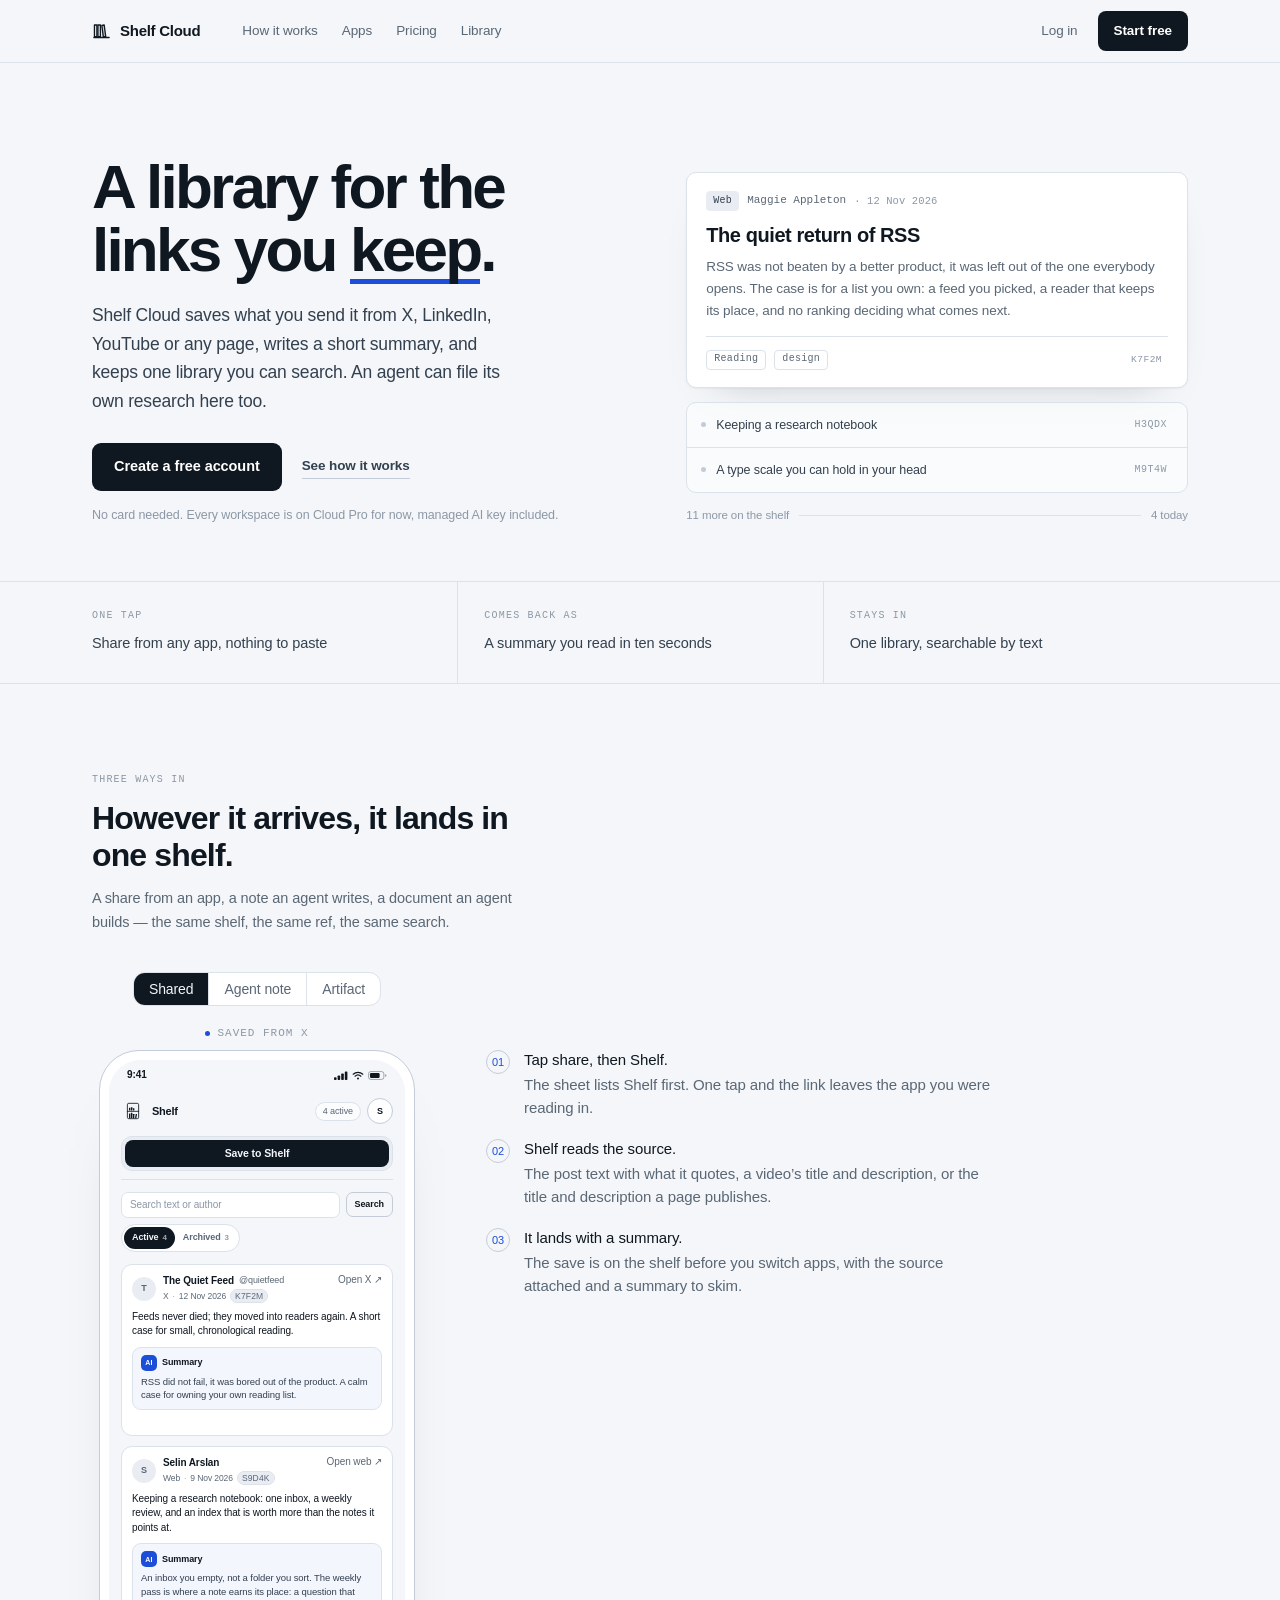
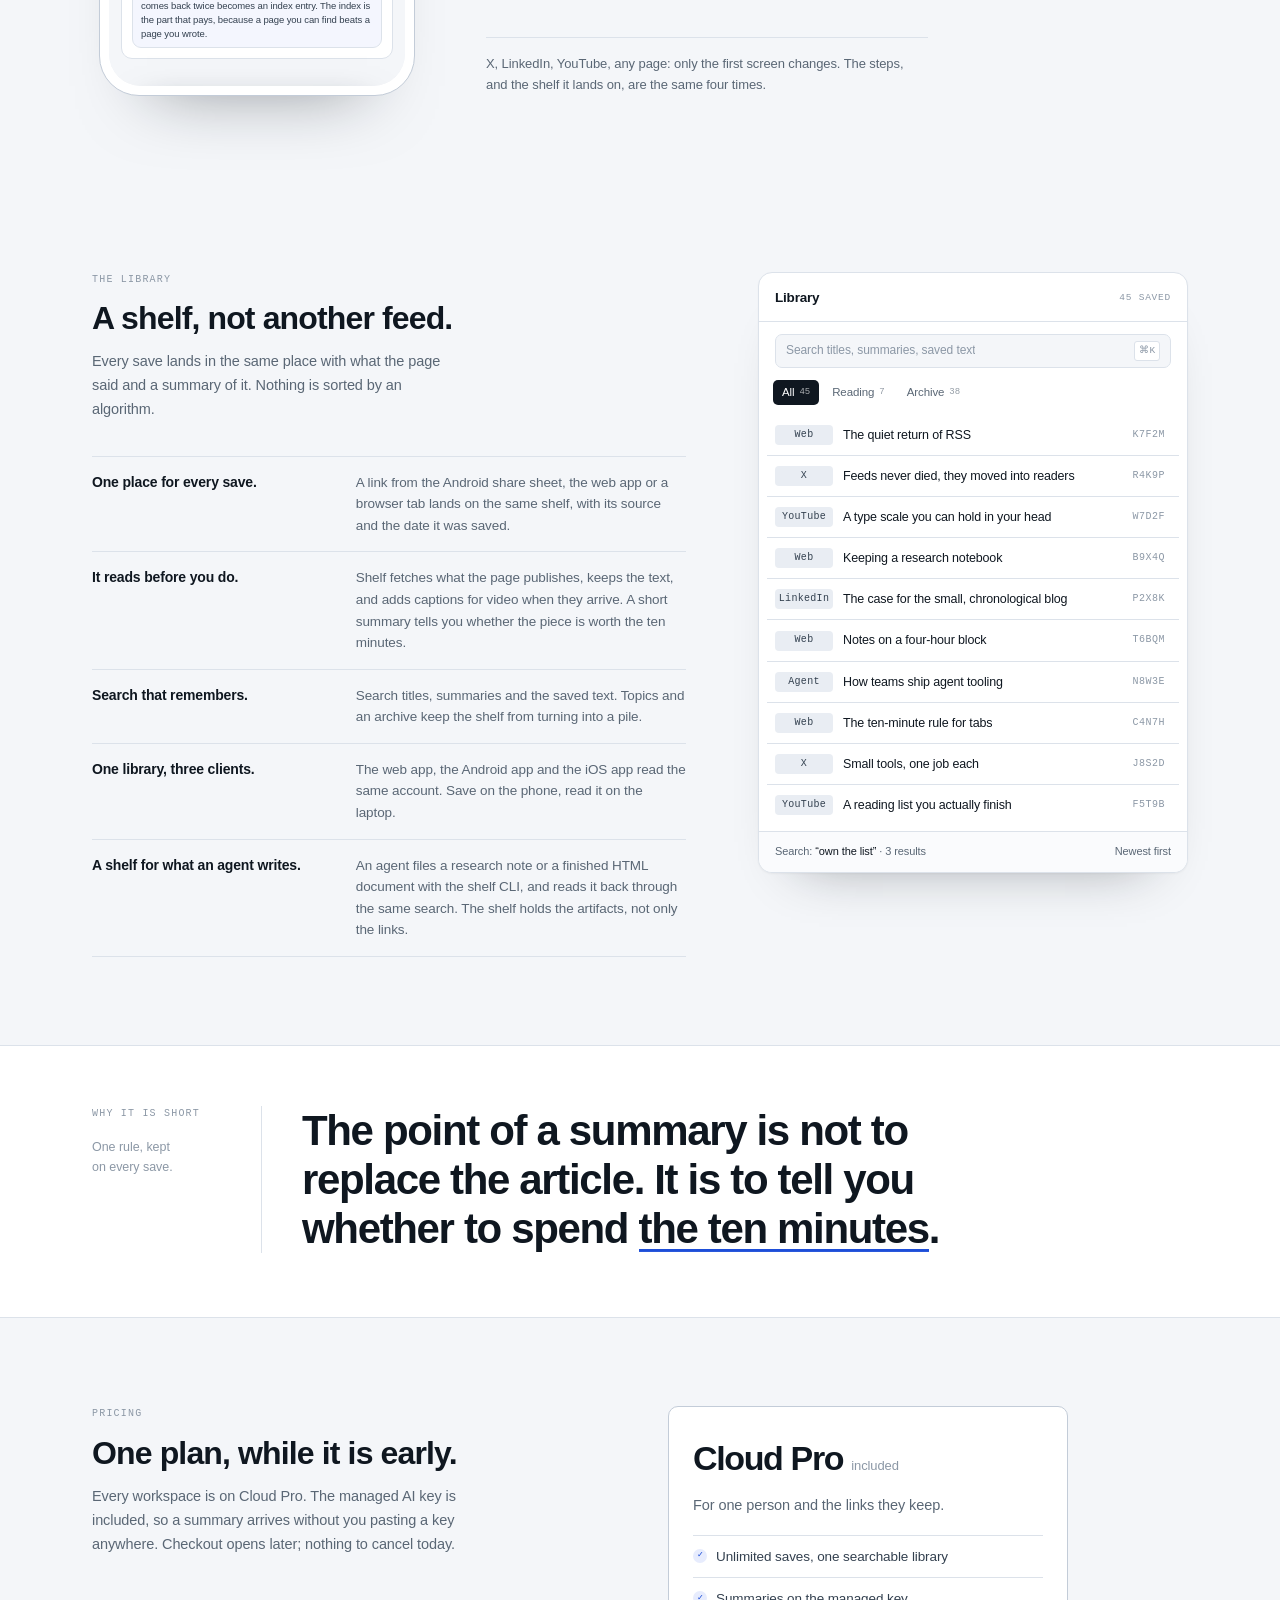
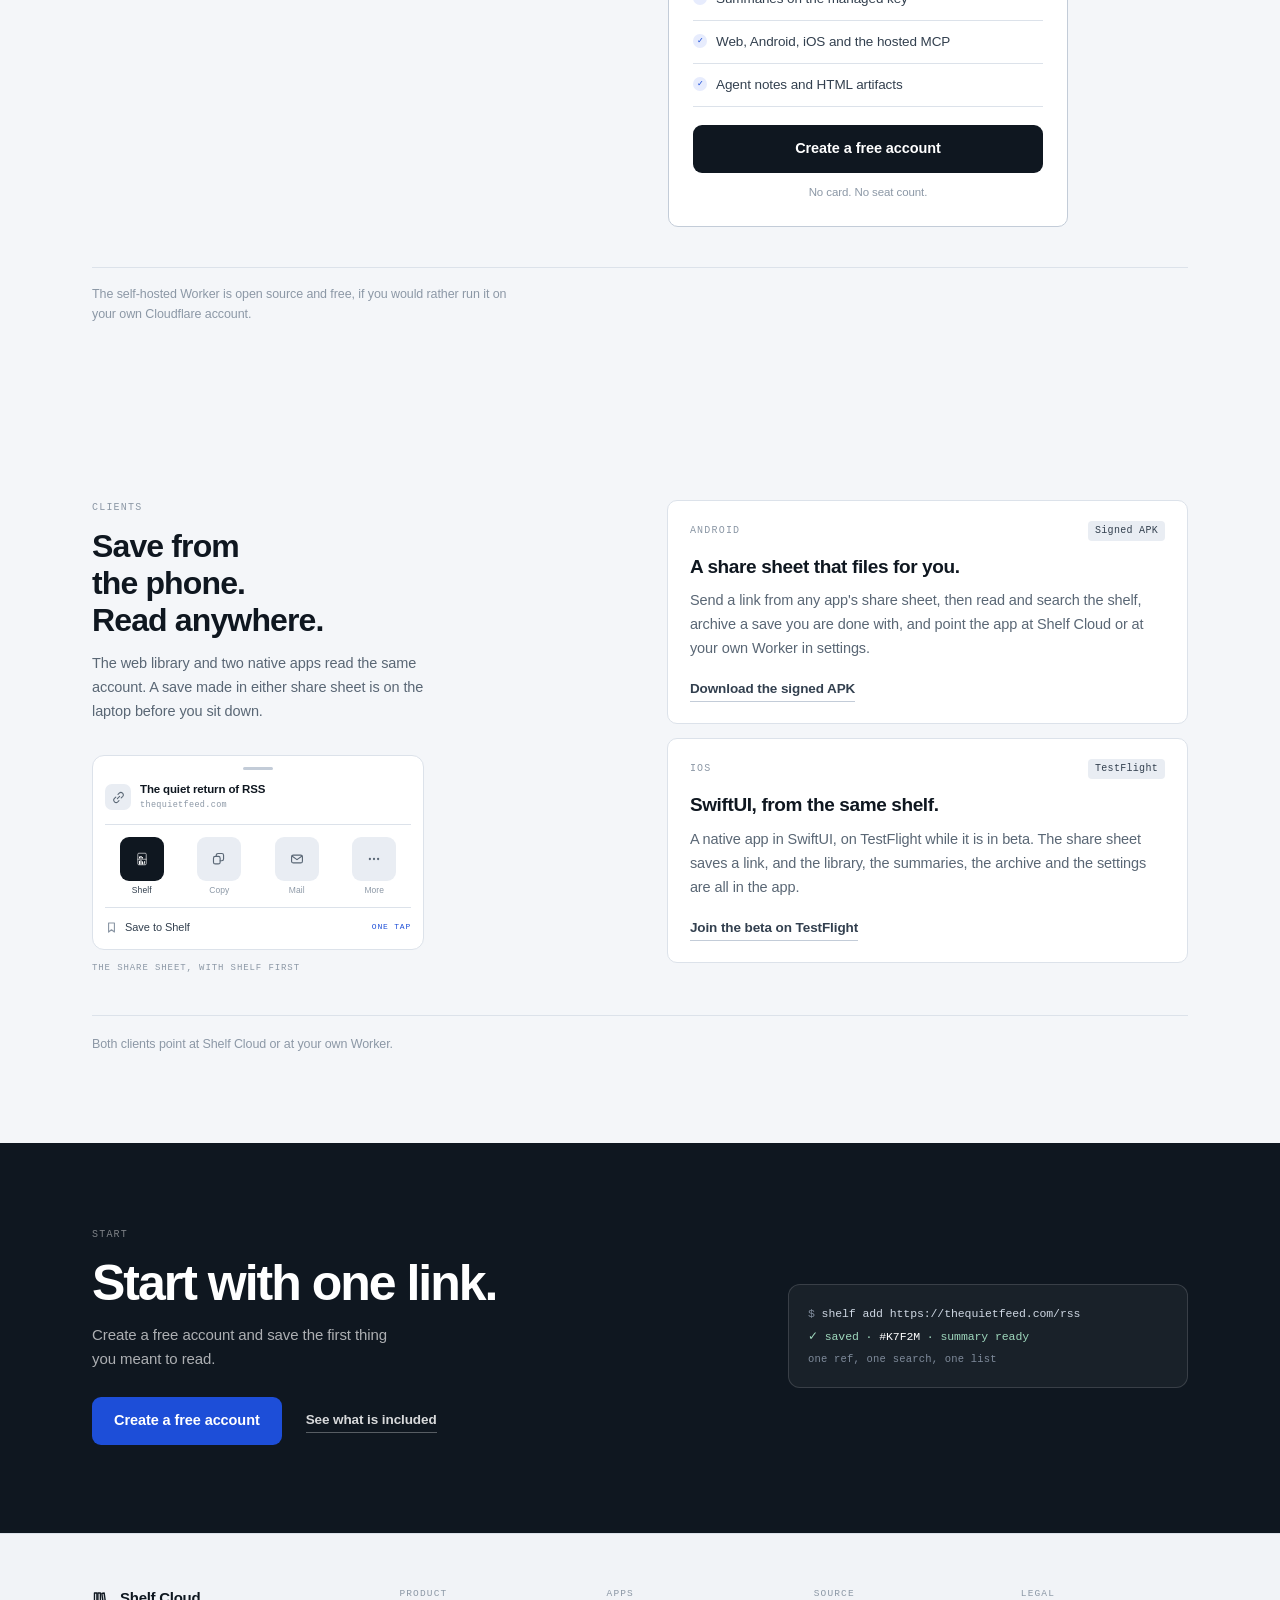
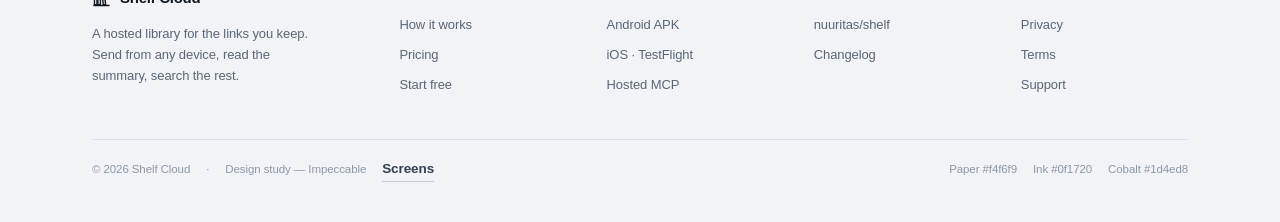
==== commit fb4c9fec: "the demo, composed: one system across seven pages Every page now sits on one grid, one type scale an" ====
--- a/index.html
+++ b/index.html
@@ -7,9 +7,35 @@
 <meta name="description" content="Shelf Cloud saves links from X, LinkedIn, YouTube or any page, writes a summary, and keeps one searchable library. AI agents can file notes too.">
 <meta name="theme-color" content="#f4f6f9">
 <script>document.documentElement.className+=' js';(function(){setTimeout(function(){if(window.__shelfMotion)return;var n=document.querySelectorAll('.rv');for(var i=0;i<n.length;i++)n[i].classList.add('in')},2600)})()</script>
-<link rel="icon" href="assets/mark.svg" type="image/svg+xml">
-<link rel="stylesheet" href="assets/app.css?v=db91ee8a">
-<link rel="stylesheet" href="assets/showcase.css?v=ae515f10">
+<link rel="canonical" href="https://nuuritas.github.io/shelf-impeccable/">
+<meta name="robots" content="index,follow,max-image-preview:large">
+<link rel="icon" href="assets/icon.svg" type="image/svg+xml">
+<link rel="icon" href="assets/icon-32.png" sizes="32x32" type="image/png">
+<link rel="icon" href="assets/icon-16.png" sizes="16x16" type="image/png">
+<link rel="apple-touch-icon" href="assets/icon-180.png">
+<link rel="manifest" href="site.webmanifest">
+<meta property="og:type" content="website">
+<meta property="og:site_name" content="Shelf Cloud">
+<meta property="og:locale" content="en_US">
+<meta property="og:title" content="Shelf Cloud · a library for the links you keep">
+<meta property="og:description" content="Shelf Cloud saves links from X, LinkedIn, YouTube or any page, writes a summary, and keeps one searchable library. AI agents can file notes too.">
+<meta property="og:url" content="https://nuuritas.github.io/shelf-impeccable/">
+<meta property="og:image" content="https://nuuritas.github.io/shelf-impeccable/assets/og.png">
+<meta property="og:image:type" content="image/png">
+<meta property="og:image:width" content="1200">
+<meta property="og:image:height" content="630">
+<meta property="og:image:alt" content="The Shelf Cloud mark beside a saved link card and its summary.">
+<meta name="twitter:card" content="summary_large_image">
+<meta name="twitter:title" content="Shelf Cloud · a library for the links you keep">
+<meta name="twitter:description" content="Shelf Cloud saves links from X, LinkedIn, YouTube or any page, writes a summary, and keeps one searchable library. AI agents can file notes too.">
+<meta name="twitter:image" content="https://nuuritas.github.io/shelf-impeccable/assets/og.png">
+<meta name="twitter:image:alt" content="The Shelf Cloud mark beside a saved link card and its summary.">
+<link rel="stylesheet" href="assets/app.css?v=f8f0ab3d">
+<link rel="stylesheet" href="assets/landing.css?v=98584c6d">
+<link rel="stylesheet" href="assets/showcase.css?v=fc366b70">
+<script type="application/ld+json">
+{"@context":"https://schema.org","@graph":[{"@type":"WebSite","@id":"https://nuuritas.github.io/shelf-impeccable/#website","url":"https://nuuritas.github.io/shelf-impeccable/","name":"Shelf Cloud","alternateName":"Shelf","description":"Shelf Cloud saves links from X, LinkedIn, YouTube or any page, writes a summary, and keeps one searchable library.","inLanguage":"en","publisher":{"@id":"https://nuuritas.github.io/shelf-impeccable/#organization"}},{"@type":"Organization","@id":"https://nuuritas.github.io/shelf-impeccable/#organization","name":"Shelf Cloud","url":"https://nuuritas.github.io/shelf-impeccable/","logo":{"@type":"ImageObject","url":"https://nuuritas.github.io/shelf-impeccable/assets/icon-512.png","width":512,"height":512}}]}
+</script>
 </head>
 <body>
 
@@ -44,13 +70,13 @@
           <a class="btn btn-lg" href="library.html">Create a free account</a>
           <a class="link" href="#how">See how it works</a>
         </div>
-        <p class="hero-note rv now" style="--d:.26s">No card required. Every workspace is on Cloud Pro for now, with the managed AI key included.</p>
+        <p class="hero-note rv now" style="--d:.26s">No card needed. Every workspace is on Cloud Pro for now, managed AI key included.</p>
       </div>
 
       <div class="hero-shelf">
         <article class="card shelf-card rv now" style="--d:.22s">
           <div class="meta"><span class="chip">Web</span> <b>Maggie Appleton</b> <span class="when">· 12 Nov 2026</span></div>
-          <h3>The quiet return of RSS</h3>
+          <h2>The quiet return of RSS</h2>
           <p class="summary">RSS was not beaten by a better product, it was left out of the one everybody opens. The case is for a list you own: a feed you picked, a reader that keeps its place, and no ranking deciding what comes next.</p>
           <div class="foot">
             <span class="chip chip-outline">Reading</span>
@@ -495,19 +521,21 @@
 
   <section class="statement">
     <div class="wrap">
-      <p class="micro rv">Why it is short</p>
+      <div class="statement-cap rv">
+        <p class="micro">Why it is short</p>
+        <p class="statement-note">One rule, kept on every save.</p>
+      </div>
       <p class="statement-text rv" style="--d:.08s">The point of a summary is not to replace the article. It is to tell you whether to spend <em>the ten minutes</em>.</p>
     </div>
   </section>
 
-  <section class="section" id="pricing" style="padding-top:0">
+  <section class="section" id="pricing">
     <div class="wrap">
       <div class="plan-grid rv">
         <div>
           <p class="micro">Pricing</p>
           <h2 class="h2" style="margin-top:12px">One plan, while it is early.</h2>
           <p class="body" style="margin-top:12px;max-width:46ch">Every workspace is on Cloud Pro. The managed AI key is included, so a summary arrives without you pasting a key anywhere. Checkout opens later; nothing to cancel today.</p>
-          <p class="body" style="margin-top:16px;color:var(--faint);font-size:13px">The self-hosted Worker is open source and free, if you would rather run it on your own Cloudflare account.</p>
         </div>
 
         <div class="plan-card">
@@ -523,34 +551,67 @@
           <p class="fine">No card. No seat count.</p>
         </div>
       </div>
+      <p class="plan-foot rv"><span>The self-hosted Worker is open source and free, if you would rather run it on your own Cloudflare account.</span></p>
     </div>
   </section>
 
-  <section class="section" id="apps">
+  <section class="section apps" id="apps">
     <div class="wrap">
-      <div class="band-head rv">
-        <div>
+      <div class="apps-grid">
+        <div class="apps-copy rv">
           <p class="micro">Clients</p>
-          <h2 class="h2" style="margin-top:12px">Save from the phone. Read anywhere.</h2>
+          <h2 class="h2">Save from the phone. Read anywhere.</h2>
+          <p class="body">The web library and two native apps read the same account. A save made in either share sheet is on the laptop before you sit down.</p>
         </div>
-        <p class="body">The web library and two native apps read the same account.</p>
-      </div>
-
-      <div class="clients">
-        <article class="client rv">
-          <p class="micro">Android</p>
-          <h3>A share sheet that files for you.</h3>
-          <p class="body">Send a link from any app's share sheet, then read and search the shelf, archive a save you are done with, and point the app at Shelf Cloud or at your own Worker in settings.</p>
-          <a class="link" href="https://github.com/nuuritas/shelfcloud-apk/releases/latest" rel="noopener">Download the signed APK</a>
-        </article>
-        <article class="client rv" style="--d:.08s">
-          <p class="micro">iOS</p>
-          <h3>SwiftUI, from the same shelf.</h3>
-          <p class="body">A native app in SwiftUI, on TestFlight while it is in beta. The share sheet saves a link, and the library, the summaries, the archive and the settings are all in the app.</p>
-          <a class="link" href="https://testflight.apple.com/join/mXUn54N4" rel="noopener">Join the beta on TestFlight</a>
-        </article>
-      </div>
-      <p class="band-foot rv">Both clients can point at Shelf Cloud or at your own Worker.</p>
+
+        <div class="apps-shot rv" style="--d:.14s" aria-hidden="true">
+          <div class="sheet-mini">
+            <span class="sheet-mini-grab"></span>
+            <div class="sheet-mini-file">
+              <span class="sheet-mini-tile"><svg viewBox="0 0 16 16" fill="none" stroke="currentColor" stroke-width="1.3" stroke-linecap="round" stroke-linejoin="round"><path d="M6.6 9.4 9.4 6.6"/><path d="M7.4 4.2 8.9 2.7a2.9 2.9 0 0 1 4.1 4.1l-1.7 1.7"/><path d="M8.6 11.8 7.1 13.3a2.9 2.9 0 0 1-4.1-4.1l1.7-1.7"/></svg></span>
+              <span class="sheet-mini-name"><b>The quiet return of RSS</b><span>thequietfeed.com</span></span>
+            </div>
+            <div class="sheet-mini-apps">
+              <span class="sheet-mini-app is-on"><span class="ico"><svg xmlns="http://www.w3.org/2000/svg" viewBox="0 0 1024 1024" aria-hidden="true" focusable="false">
+  <g fill="none" stroke="currentColor" stroke-width="36">
+    <rect x="272" y="184" width="480" height="656" rx="60"/>
+    <path d="M254 526H770"/>
+  </g>
+  <g fill="currentColor">
+    <rect x="340" y="370" width="60" height="119" rx="10"/>
+    <rect x="424" y="348" width="60" height="141" rx="10"/>
+    <rect x="508" y="396" width="60" height="93" rx="10"/>
+    <rect x="340" y="618" width="60" height="204" rx="10"/>
+    <rect x="424" y="588" width="60" height="234" rx="10"/>
+    <rect x="508" y="644" width="60" height="178" rx="10"/>
+  </g>
+  <rect x="614" y="638" width="56" height="182" rx="10" fill="currentColor" transform="rotate(10 642 729)"/>
+</svg></span><em>Shelf</em></span>
+              <span class="sheet-mini-app"><span class="ico"><svg viewBox="0 0 16 16" fill="none" stroke="currentColor" stroke-width="1.3" stroke-linecap="round" stroke-linejoin="round"><rect x="1.7" y="5" width="7.6" height="8.6" rx="2"/><path d="M4.9 5V3.6a1.9 1.9 0 0 1 1.9-1.9h4.5a1.9 1.9 0 0 1 1.9 1.9v4.5a1.9 1.9 0 0 1-1.9 1.9H9.3"/></svg></span><em>Copy</em></span>
+              <span class="sheet-mini-app"><span class="ico"><svg viewBox="0 0 16 16" fill="none" stroke="currentColor" stroke-width="1.3" stroke-linecap="round" stroke-linejoin="round"><rect x="1.8" y="3.5" width="12.4" height="9" rx="2"/><path d="m2.6 4.8 5.4 3.9 5.4-3.9"/></svg></span><em>Mail</em></span>
+              <span class="sheet-mini-app"><span class="ico"><svg viewBox="0 0 16 16" fill="currentColor"><circle cx="3.3" cy="8" r="1.3"/><circle cx="8" cy="8" r="1.3"/><circle cx="12.7" cy="8" r="1.3"/></svg></span><em>More</em></span>
+            </div>
+            <p class="sheet-mini-save"><svg viewBox="0 0 16 16" fill="none" stroke="currentColor" stroke-width="1.4" stroke-linejoin="round"><path d="M4.4 2.4h7.2v11.2L8 10.8l-3.6 2.8z"/></svg><span>Save to Shelf</span><b>one tap</b></p>
+          </div>
+          <p class="apps-figcap">The share sheet, with Shelf first</p>
+        </div>
+
+        <div class="apps-cards">
+          <article class="client rv">
+            <div class="client-top"><p class="micro">Android</p><span class="chip">Signed APK</span></div>
+            <h3>A share sheet that files for you.</h3>
+            <p class="body">Send a link from any app's share sheet, then read and search the shelf, archive a save you are done with, and point the app at Shelf Cloud or at your own Worker in settings.</p>
+            <a class="link" href="https://github.com/nuuritas/shelfcloud-apk/releases/latest" rel="noopener">Download the signed APK</a>
+          </article>
+          <article class="client rv" style="--d:.08s">
+            <div class="client-top"><p class="micro">iOS</p><span class="chip">TestFlight</span></div>
+            <h3>SwiftUI, from the same shelf.</h3>
+            <p class="body">A native app in SwiftUI, on TestFlight while it is in beta. The share sheet saves a link, and the library, the summaries, the archive and the settings are all in the app.</p>
+            <a class="link" href="https://testflight.apple.com/join/mXUn54N4" rel="noopener">Join the beta on TestFlight</a>
+          </article>
+        </div>
+      </div>
+      <p class="apps-foot rv">Both clients point at Shelf Cloud or at your own Worker.</p>
     </div>
   </section>
 
@@ -587,7 +648,7 @@
         <p class="blurb">A hosted library for the links you keep. Send from any device, read the summary, search the rest.</p>
       </div>
       <div>
-        <h4>Product</h4>
+        <p class="foot-h">Product</p>
         <ul>
           <li><a href="#how">How it works</a></li>
           <li><a href="pricing.html">Pricing</a></li>
@@ -595,7 +656,7 @@
         </ul>
       </div>
       <div>
-        <h4>Apps</h4>
+        <p class="foot-h">Apps</p>
         <ul>
           <li><a href="https://github.com/nuuritas/shelfcloud-apk/releases/latest" rel="noopener">Android APK</a></li>
           <li><a href="https://testflight.apple.com/join/mXUn54N4" rel="noopener">iOS · TestFlight</a></li>
@@ -603,14 +664,14 @@
         </ul>
       </div>
       <div>
-        <h4>Source</h4>
+        <p class="foot-h">Source</p>
         <ul>
           <li><a href="library.html">nuuritas/shelf</a></li>
           <li><a href="library.html">Changelog</a></li>
         </ul>
       </div>
       <div>
-        <h4>Legal</h4>
+        <p class="foot-h">Legal</p>
         <ul>
           <li><a href="library.html">Privacy</a></li>
           <li><a href="library.html">Terms</a></li>
@@ -629,6 +690,21 @@
 </footer>
 
 <div class="toast" id="toast"><span class="tick">✓</span><span id="toast-text">Copied</span></div>
-<script src="assets/app.js?v=1f9b1a72"></script>
+<script src="assets/app.js?v=3df41100"></script>
+<script>
+/* The phone menu is a panel, so a tap on a link inside it closes it — otherwise
+   the section it jumped to stays under the panel. Escape closes it too. */
+(function () {
+  function close() {
+    document.body.classList.remove('nav-open');
+    var b = document.querySelector('[data-nav-toggle]');
+    if (b) b.setAttribute('aria-expanded', 'false');
+  }
+  var nav = document.querySelector('.site-nav');
+  if (!nav) return;
+  nav.querySelectorAll('a').forEach(function (a) { a.addEventListener('click', close); });
+  document.addEventListener('keydown', function (e) { if (e.key === 'Escape') close(); });
+})();
+</script>
 </body>
 </html>
--- a/assets/app.css
+++ b/assets/app.css
@@ -30,8 +30,6 @@
 *,*::before,*::after{box-sizing:border-box}
 [hidden]{display:none!important}
 html{-webkit-text-size-adjust:100%}
-html.embedded{scrollbar-width:none}
-html.embedded::-webkit-scrollbar{display:none;width:0;height:0}
 body{
   margin:0;background:var(--paper);color:var(--ink);
   font-family:var(--sans);font-size:15.5px;line-height:1.62;
@@ -78,8 +76,6 @@
 .btn-lg{height:48px;padding:0 22px;border-radius:9px;font-size:14.5px;font-weight:570}
 .btn-accent{background:var(--accent)}
 .btn-accent:hover{background:#1a45c2}
-.btn-quiet{background:transparent;color:var(--ink);border:1px solid var(--rule-strong)}
-.btn-quiet:hover{background:#fff;border-color:var(--faint)}
 .link{font-size:13.5px;font-weight:550;color:var(--ink-soft);border-bottom:1px solid var(--rule-strong);padding-bottom:1px;transition:color var(--speed),border-color var(--speed)}
 .link:hover{color:var(--accent);border-color:var(--accent)}
 .link-quiet{color:var(--soft);font-weight:460;border-bottom:1px solid transparent}
@@ -95,7 +91,6 @@
 .ref-box{display:inline-flex;align-items:center;height:22px;padding:0 7px;border:1px solid var(--rule);border-radius:4px;background:#fff}
 
 .card{background:var(--card);border:1px solid var(--rule);border-radius:var(--r)}
-.rule{height:1px;background:var(--rule);border:0}
 
 section[id],#apps{scroll-margin-top:76px}
 
@@ -133,7 +128,7 @@
 .shelf-card .meta{display:flex;align-items:center;gap:8px;font-family:var(--mono);font-size:10px;letter-spacing:.05em;text-transform:uppercase;color:var(--faint)}
 .shelf-card .meta b{color:var(--soft);font-weight:500;text-transform:none;letter-spacing:0;font-size:11px}
 .shelf-card .meta .when{text-transform:none;letter-spacing:.01em;font-size:10.5px}
-.shelf-card h3{margin-top:11px;font-size:20px;line-height:1.3;letter-spacing:-.021em;font-weight:600}
+.shelf-card h2,.shelf-card h3{margin-top:11px;font-size:20px;line-height:1.3;letter-spacing:-.021em;font-weight:600}
 .shelf-card .summary{margin-top:8px;font-size:13.5px;line-height:1.62;color:var(--soft)}
 .shelf-card .foot{display:flex;align-items:center;gap:8px;margin-top:14px;padding-top:12px;border-top:1px solid var(--rule);font-size:11.5px;color:var(--faint)}
 .shelf-card .foot .ref-box{margin-left:auto}
@@ -165,7 +160,6 @@
    own entrance still narrows to a 6px rise there, so the preference is honoured
    everywhere it can be without emptying the demo. */
 .showcase{margin-top:38px}
-.showcase-art{margin-top:34px}
 @media (max-width:900px){.showcase{margin-top:26px}}
 .section-head .h2{margin-top:12px}
 .section-head .body{margin-top:12px;max-width:54ch}
@@ -243,19 +237,12 @@
   background-image:linear-gradient(var(--accent),var(--accent));
   background-repeat:no-repeat;background-position:0 100%;background-size:100% .07em;
 }
-
-/* ---------------------------------------------------------------- clients */
-.band-head{display:grid;grid-template-columns:minmax(0,1fr) minmax(0,32ch);gap:56px;align-items:end}
-.band-head .h2{margin-top:12px}
-.band-head .body{padding-bottom:3px}
-.clients{display:grid;grid-template-columns:repeat(2,minmax(0,1fr));margin-top:44px;border-top:1px solid var(--rule-strong)}
 .client{padding:26px 34px 30px 0}
 .client + .client{border-left:1px solid var(--rule);padding-left:34px}
 .client .micro{margin-bottom:12px}
 .client h3{font-size:19px;letter-spacing:-.02em;font-weight:590;line-height:1.34}
 .client .body{margin-top:10px;max-width:40ch}
 .client .link{display:inline-block;margin-top:18px}
-.band-foot{margin-top:28px;padding-top:18px;border-top:1px solid var(--rule);font-size:12.5px;color:var(--faint)}
 
 /* ---------------------------------------------------------------- close */
 .close{background:var(--ink);color:#fff;padding:84px 0 88px}
@@ -276,7 +263,7 @@
 .site-foot{border-top:1px solid var(--rule);padding:52px 0 40px;background:#f1f3f7}
 .foot-grid{display:grid;grid-template-columns:1.6fr repeat(4,minmax(0,1fr));gap:40px}
 .foot-grid .blurb{margin-top:12px;font-size:13px;line-height:1.65;color:var(--soft);max-width:30ch}
-.foot-grid h4{font-family:var(--mono);font-size:9.5px;letter-spacing:.12em;text-transform:uppercase;color:var(--faint);font-weight:500}
+.foot-grid .foot-h{font-family:var(--mono);font-size:9.5px;letter-spacing:.12em;text-transform:uppercase;color:var(--faint);font-weight:500}
 .foot-grid ul{margin-top:12px;display:grid;gap:9px;font-size:13px;color:var(--soft)}
 .foot-grid ul a:hover{color:var(--ink)}
 .foot-bottom{display:flex;align-items:center;gap:16px;margin-top:44px;padding-top:18px;border-top:1px solid var(--rule);font-size:11.5px;color:var(--faint)}
@@ -390,8 +377,8 @@
 .fold:hover{background:var(--deep);color:var(--ink)}
 .fold svg{transition:transform var(--speed)}
 .save.is-open .fold svg{transform:rotate(180deg)}
-.save h3{margin-top:8px;font-size:15.5px;line-height:1.33;letter-spacing:-.015em;font-weight:570}
-.save h3 a:hover{text-decoration:underline;text-underline-offset:2px}
+.save h2{margin-top:8px;font-size:15.5px;line-height:1.33;letter-spacing:-.015em;font-weight:570}
+.save h2 a:hover{text-decoration:underline;text-underline-offset:2px}
 .save .txt{margin-top:4px;font-size:13.4px;line-height:1.56;color:var(--ink-soft);max-width:64ch;overflow-wrap:anywhere}
 .save .clamp{overflow:hidden;display:-webkit-box;-webkit-box-orient:vertical;-webkit-line-clamp:2}
 .save.is-open .clamp{display:block;-webkit-line-clamp:unset;overflow:visible}
@@ -422,7 +409,7 @@
 .save.note:hover{border-color:#ccd6ef}
 .save.note.is-open{border-color:#c3cfec}
 .save.note .av{background:var(--accent);color:#fff;font-family:var(--mono);font-size:7.5px;letter-spacing:.06em}
-.save.note h3{font-size:16px}
+.save.note h2{font-size:16px}
 .note-tag{font-family:var(--mono);font-size:8px;letter-spacing:.08em;text-transform:uppercase;color:var(--accent);
   background:#fff;border:1px solid #dde4f7;border-radius:4px;padding:1px 4px}
 
@@ -480,93 +467,7 @@
 .still.wide .n{right:14px;bottom:11px}
 .still.wide .k,.still.wide .n{color:var(--faint);opacity:1}
 
-.save-split{display:grid;grid-template-columns:178px minmax(0,1fr);gap:14px;align-items:start;margin-top:9px}
-.save-split .still{margin-top:0}
-.save-split .txt{margin-top:0}
-.save-split .ai{margin-top:8px}
-
 .empty{padding:64px 0;text-align:center;font-size:13px;color:var(--faint)}
-
-/* ---------------------------------------------------------------- artifact
-   The one reading page. The document is painted from stored HTML inside a
-   sandboxed frame in the product; the frame's own bar says so here. */
-.post{max-width:716px;width:100%;margin:0 auto;padding:24px 28px 84px}
-.crumb{display:flex;align-items:center;gap:7px;font-size:11.5px;color:var(--faint)}
-.crumb .ref{color:var(--ink-soft);font-size:10px}
-.post-head{margin-top:18px;padding-bottom:16px;border-bottom:1px solid var(--rule)}
-.post-head .who{display:flex;align-items:center;gap:7px;font-size:11.5px;color:var(--faint);flex-wrap:wrap}
-.post-head .who b{color:var(--ink-soft);font-weight:560}
-.post-head .w-only{display:inline}
-.post-head .ai-chip{font-family:var(--mono);font-size:8px;letter-spacing:.08em;color:var(--accent);background:var(--accent-soft,#e7ecfd);border-radius:4px;padding:2px 5px}
-.post-head h1{margin-top:10px;font-size:clamp(23px,2.8vw,29px);line-height:1.14;letter-spacing:-.03em;font-weight:630;max-width:26ch}
-.post-head .sub{margin-top:9px;font-size:13.5px;line-height:1.6;color:var(--soft);max-width:58ch}
-
-.doc-frame{margin-top:18px;border:1px solid var(--rule);border-radius:10px;overflow:hidden;background:#fff}
-.doc-bar{display:flex;align-items:center;gap:7px;height:28px;padding:0 11px;border-bottom:1px solid var(--rule);
-  background:#f8fafc;font-family:var(--mono);font-size:9px;letter-spacing:.06em;color:var(--faint)}
-.doc-bar .dot{width:5px;height:5px;border-radius:50%;background:var(--ok)}
-.doc-bar .lock{margin-left:auto;font-size:8.5px}
-.doc{padding:26px 28px 30px}
-.doc h2{font-size:16.5px;line-height:1.3;letter-spacing:-.02em;font-weight:620;margin:22px 0 7px}
-.doc h2:first-child{margin-top:0}
-.doc p{margin-top:9px;font-size:13.8px;line-height:1.68;color:var(--ink-soft);max-width:62ch}
-.doc ul{margin-top:9px;display:grid;gap:6px}
-.doc li{position:relative;padding-left:14px;font-size:13.8px;line-height:1.62;color:var(--ink-soft);max-width:62ch}
-.doc li::before{content:"";position:absolute;left:0;top:8px;width:4px;height:4px;border-radius:1px;background:var(--rule-strong)}
-.doc blockquote{margin:16px 0 0;padding:11px 15px;border-left:2px solid var(--accent);background:#f8fafe;
-  font-size:13.4px;line-height:1.66;color:var(--ink-soft);border-radius:0 6px 6px 0}
-.doc .cite{display:flex;flex-wrap:wrap;align-items:center;gap:8px;margin-top:20px;padding-top:13px;
-  border-top:1px solid var(--rule);font-family:var(--mono);font-size:9.5px;letter-spacing:.04em;color:var(--faint)}
-.post-actions{display:flex;align-items:center;gap:12px;margin-top:18px}
-.post-meta{display:flex;flex-wrap:wrap;gap:6px 18px;margin-top:22px;padding-top:14px;
-  border-top:1px solid var(--rule);font-size:11.5px;color:var(--faint)}
-.post-meta .ref{font-size:9.5px}
-.post-meta code{font-family:var(--mono);font-size:10px;color:var(--ink-soft);background:var(--deep);padding:1px 4px;border-radius:4px}
-
-/* ---------------------------------------------------------------- player
-   The reel's own screen: the source's player, not Shelf's. It exists because a
-   still cannot play, and it is the one place a third-party page is framed, so
-   it wears the source's skin instead of the shelf's. */
-.player{min-height:100vh;background:#0b1118;color:#f4f6f9;display:flex;flex-direction:column}
-.player-bar{flex:none;display:flex;align-items:center;gap:10px;height:54px;padding:0 14px;border-bottom:1px solid rgba(255,255,255,.09)}
-.player-bar .x{width:30px;height:30px;border-radius:50%;display:grid;place-items:center;color:rgba(255,255,255,.7);flex:none;
-  transition:background var(--speed),color var(--speed)}
-.player-bar .x:hover{background:rgba(255,255,255,.08);color:#fff}
-.player-bar .nm{font-size:12.5px;opacity:.72;white-space:nowrap;overflow:hidden;text-overflow:ellipsis}
-.player-bar .ref{margin-left:auto;font-family:var(--mono);font-size:9px;letter-spacing:.08em;color:rgba(255,255,255,.42)}
-.player-stage{flex:1;display:grid;place-items:center;padding:16px}
-.player-frame{position:relative;width:min(100%,388px);aspect-ratio:9/16;max-height:calc(100vh - 150px);
-  border-radius:16px;overflow:hidden;border:1px solid rgba(255,255,255,.1);isolation:isolate;
-  background:radial-gradient(120% 90% at 78% 6%,#2a3a53 0%,#141d29 52%,#0b1118 100%)}
-
-.pf-top{position:absolute;left:0;right:0;top:0;z-index:3;display:flex;align-items:center;gap:8px;padding:13px 14px;
-  background:linear-gradient(180deg,rgba(11,17,24,.72),rgba(11,17,24,0))}
-.pf-av{width:26px;height:26px;border-radius:50%;flex:none;display:grid;place-items:center;font-size:9.5px;font-weight:600;
-  background:rgba(255,255,255,.14);border:1px solid rgba(255,255,255,.22);color:#fff}
-.pf-name{font-size:12px;font-weight:560;letter-spacing:-.01em}
-.pf-follow{margin-left:auto;font-size:10.5px;padding:3px 8px;border-radius:20px;
-  border:1px solid rgba(255,255,255,.3);color:rgba(255,255,255,.82)}
-
-.pf-glyph{position:absolute;left:-14px;bottom:118px;z-index:1;font-size:190px;line-height:.74;font-weight:600;
-  letter-spacing:-.07em;color:transparent;-webkit-text-stroke:1px rgba(255,255,255,.26)}
-
-.pf-play{position:absolute;left:50%;top:46%;transform:translate(-50%,-50%);z-index:3;width:52px;height:52px;border-radius:50%;
-  display:grid;place-items:center;color:#0b1118;background:rgba(255,255,255,.94);
-  box-shadow:0 14px 34px -14px rgba(0,0,0,.7);transition:transform .25s cubic-bezier(.22,.75,.25,1)}
-.pf-play svg{width:13px;height:13px}
-.pf-play:hover{transform:translate(-50%,-50%) scale(1.06)}
-
-.pf-foot{position:absolute;left:0;right:0;bottom:0;z-index:2;padding:44px 15px 15px;
-  background:linear-gradient(180deg,rgba(11,17,24,0),rgba(11,17,24,.9) 58%)}
-.pf-cap{font-size:12.5px;line-height:1.55;color:rgba(255,255,255,.92);max-width:33ch}
-.pf-row{display:flex;align-items:center;gap:9px;margin-top:11px}
-.pf-time{font-family:var(--mono);font-size:9px;color:rgba(255,255,255,.6);flex:none}
-.pf-track{flex:1;height:2px;border-radius:2px;background:rgba(255,255,255,.22);overflow:hidden}
-.pf-track i{display:block;width:31%;height:100%;background:rgba(255,255,255,.88)}
-.pf-mute{flex:none;color:rgba(255,255,255,.72);display:grid;place-items:center}
-
-.player-foot{flex:none;padding:0 18px 18px;text-align:center;font-size:11.5px;color:rgba(255,255,255,.5)}
-.player-foot a{color:rgba(255,255,255,.85);text-decoration:underline;text-underline-offset:2px}
 
 /* ---------------------------------------------------------------- copy toast */
 .toast{position:fixed;left:50%;bottom:26px;transform:translate(-50%,14px);opacity:0;pointer-events:none;
@@ -613,7 +514,7 @@
   .fold{width:30px;height:30px;margin:-4px -5px -4px 0}
   .ref{padding:5px 8px}
   .lab{padding:3px 8px}
-  .save h3{font-size:15.5px}
+  .save h2{font-size:15.5px}
   .still.video{height:200px}
   .still.cover{height:150px}
   .still.wide{height:120px}
@@ -671,7 +572,7 @@
   .hero-actions .btn-lg,.hero-actions .btn{width:100%}
   .hero-actions .link{align-self:center;border-bottom:0;color:var(--ink-soft)}
   .shelf-card{padding:16px}
-  .shelf-card h3{font-size:18px}
+  .shelf-card h2,.shelf-card h3{font-size:18px}
   .post{padding:16px 16px 72px;max-width:none}
   .post-head .w-only{display:none}
   .doc{padding:20px 18px 24px}
@@ -728,9 +629,6 @@
 
 .step .n{transition:color .3s ease}
 .step:hover .n{color:var(--accent)}
-
-.next-list a{transition:color var(--speed),transform var(--speed)}
-.next-list a:hover{transform:translateX(2px)}
 
 .plan-card{transition:border-color .35s ease,box-shadow .35s ease}
 .plan-card:hover{border-color:var(--faint);box-shadow:0 20px 44px -34px rgba(15,23,32,.35)}
@@ -751,18 +649,6 @@
   .next-list a:hover,.still:hover .play{transform:none}
   .shelf-next a:hover .dot{transform:none}
 }
-
-/* ---------------------------------------------------------------- review sheet
-   /screens is not part of the site: it is the delivery sheet, the app at two
-   real sizes, live in frames rather than pasted as pictures. */
-.rev-top{border-bottom:1px solid var(--rule)}
-.rev-top .wrap{display:flex;align-items:center;gap:14px;height:64px}
-.rev-top .micro{margin-left:auto}
-.rev{padding:56px 0 72px}
-.rev h1{max-width:20ch}
-.rev .lede{margin-top:14px;max-width:56ch}
-.rev-sec{margin-top:72px}
-.rev-sec > .micro{margin-bottom:16px}
 .frame{border:1px solid var(--rule-strong);border-radius:12px;background:#fff;overflow:hidden;
   box-shadow:0 1px 2px rgba(15,23,32,.05),0 40px 70px -56px rgba(15,23,32,.55)}
 .chrome{display:flex;align-items:center;gap:8px;height:34px;padding:0 12px;border-bottom:1px solid var(--rule);background:#f8fafc}
@@ -775,7 +661,6 @@
 .web-frame .vp::after{content:"";position:absolute;left:0;right:0;bottom:0;height:64px;pointer-events:none;
   background:linear-gradient(180deg,rgba(244,246,249,0),rgba(244,246,249,.95))}
 .web-frame iframe{width:1440px;height:900px;border:0;zoom:.76}
-.phones{display:flex;gap:32px;flex-wrap:wrap;align-items:flex-start}
 .phone{width:312px;flex:none}
 .phone .bezel{background:var(--ink);padding:9px;border-radius:30px;
   box-shadow:0 2px 4px rgba(15,23,32,.1),0 34px 60px -40px rgba(15,23,32,.7)}
@@ -784,12 +669,6 @@
 .phone figcaption{display:flex;align-items:baseline;gap:8px;margin-top:14px;font-size:12px;color:var(--soft)}
 .phone figcaption b{font-weight:560;color:var(--ink)}
 .phone figcaption .ref{margin-left:auto;font-size:9.5px;color:var(--faint)}
-.rev-notes{max-width:34ch}
-.rev-notes h3{font-size:14px;font-weight:590;letter-spacing:-.012em}
-.rev-notes ul{margin-top:12px;display:grid;gap:10px;font-size:13px;line-height:1.55;color:var(--soft)}
-.rev-notes li{display:grid;grid-template-columns:auto minmax(0,1fr);gap:8px}
-.rev-notes li::before{content:"—";color:var(--faint)}
-.rev-grid{display:flex;gap:64px;align-items:flex-start;flex-wrap:wrap}
 @media (max-width:1199px){.web-frame iframe{zoom:.7}}
 @media (max-width:1079px){.web-frame iframe{zoom:.64}}
 @media (max-width:999px){.web-frame iframe{zoom:.58}}
@@ -805,3 +684,52 @@
   .phone .screen{width:248px;height:536px;border-radius:19px}
   .phone iframe{zoom:.636}
 }
+
+/* ------------------------------ the open menu, shared by every site page
+   One panel in the header flow: links, then the account actions, then a
+   hairline. Kept here rather than on the landing page, because the plan,
+   the sheet and the fallback open the same menu. */
+
+@media (max-width:760px){
+  body.nav-open .site-nav .wrap{
+    flex-wrap:wrap;
+    row-gap:0;
+    column-gap:12px;
+    height:auto;
+    align-items:center;
+  }
+  body.nav-open .site-nav nav{
+    position:static;
+    order:3;
+    flex:1 0 100%;
+    margin:0;
+    padding:4px 0 6px;
+    flex-direction:column;
+    align-items:stretch;
+    gap:0;
+    border:0;
+    background:none;
+  }
+  body.nav-open .site-nav nav a{
+    width:auto;
+    padding:12px 0;
+    font-size:15px;
+    color:var(--ink);
+    border-top:1px solid var(--rule);
+  }
+  body.nav-open .site-nav nav a:first-child{border-top:0}
+  body.nav-open .site-nav .right{
+    position:static;
+    order:4;
+    flex:1 0 100%;
+    margin:0;
+    padding:12px 0 16px;
+    flex-direction:column;
+    align-items:stretch;
+    gap:10px;
+    border:0;
+    border-top:1px solid var(--rule);
+    background:none;
+  }
+  body.nav-open .site-nav .right a{justify-content:center}
+}
--- a/assets/landing.css
+++ b/assets/landing.css
@@ -0,0 +1,171 @@
+/* Shelf Cloud — the landing page's own layer.
+   Loaded by /index.html only, after app.css. It composes the four places where
+   the page was still a stack rather than a sequence: the hero's last line, the
+   pull quote (a band instead of a screen of paper), the plan band's footnote,
+   and the clients band. It also gives the phone menu a panel that closes.
+
+   Tokens only. Nothing here retimes a reveal, and nothing here reaches into
+   #how: the stage, its tabs and its share loop are locked. */
+
+/* ---------------------------------------------------------------- hero
+   The right card starts on the headline's cap line, not on the wrap's top
+   edge, and the note under the buttons ends on a balanced line instead of a
+   two-word widow. */
+
+@media (min-width:901px){
+  .hero{padding-bottom:56px}
+  /* 25px is the space between the h1's box and its cap at this size: the card's
+     own top border lands on the first line of type instead of floating above it */
+  .hero-shelf{padding-top:25px}
+  /* the note and "11 more on the shelf" end on one line: the hero's two
+     columns stop together instead of leaving a step at the bottom */
+  .hero-aside{margin-top:13px}
+}
+
+.hero-note{text-wrap:balance}
+
+/* ---------------------------------------------------------------- statement
+   The quote is the page's one full-bleed sentence, so it gets a plate: white
+   against the paper, a hairline above and below, and a cap column that is a
+   real column — mono label, one line of copy, and the rule that separates it
+   from the quote. The 100svh of empty paper that used to sit above and below
+   it is gone; the band's own air is the composition. */
+
+.statement{
+  display:block;
+  min-height:0;
+  padding:60px 0 64px;
+  border-top:1px solid var(--rule);
+  border-bottom:1px solid var(--rule);
+  background:var(--card);
+}
+.statement > .wrap{
+  display:grid;
+  grid-template-columns:minmax(0,170px) minmax(0,1fr);
+  column-gap:40px;
+  align-items:stretch;
+}
+.statement-cap{padding-right:26px;border-right:1px solid var(--rule)}
+.statement-cap .micro{display:block}
+.statement-note{margin-top:16px;font-size:12.5px;line-height:1.55;letter-spacing:-.004em;color:var(--faint);text-wrap:balance}
+.statement-text{max-width:28ch;text-wrap:pretty}
+
+/* ---------------------------------------------------------------- pricing
+   The self-hosted line is a footnote to the whole band, not a third paragraph
+   in the left column: it closes the band with one hairline, the way the clients
+   band closes, instead of hanging 200px under the lede. */
+
+.plan-foot{
+  margin-top:40px;padding-top:16px;border-top:1px solid var(--rule);
+  font-size:12.5px;line-height:1.6;color:var(--faint);
+}
+.plan-foot span{display:block;max-width:62ch}
+/* Top-aligned, not centred: every other band on this page starts its label on
+   the top edge of the thing it describes (CLIENTS beside the client cards), and
+   a plan is a spec sheet — the label belongs on the card's top rule. */
+.plan-grid{align-items:start}
+
+/* ---------------------------------------------------------------- clients
+   Headline and its line on the left, the diagram of the share sheet under
+   them, the two clients on the right as cards, and one rule under the lot. */
+
+.apps-grid{
+  display:grid;
+  grid-template-columns:minmax(0,1fr) minmax(0,1.02fr);
+  grid-template-rows:auto 1fr;
+  column-gap:64px;
+  row-gap:32px;
+  align-items:start;
+}
+.apps-copy{grid-column:1;grid-row:1}
+.apps-copy .h2{margin-top:12px;max-width:16ch;text-wrap:balance}
+.apps-copy .body{margin-top:12px;max-width:42ch}
+.apps-shot{grid-column:1;grid-row:2;align-self:start}
+.apps-cards{grid-column:2;grid-row:1 / span 2;display:grid;gap:14px;align-content:start}
+
+#apps .client{
+  display:block;
+  padding:20px 22px 21px;
+  border:1px solid var(--rule);
+  border-radius:var(--r);
+  background:var(--card);
+}
+.client-top{display:flex;align-items:center;gap:10px}
+.client-top .micro{margin:0}
+.client-top .chip{margin-left:auto;text-transform:none}
+#apps .client h3{margin-top:13px}
+#apps .client .body{margin-top:9px;max-width:58ch}
+#apps .client .link{display:inline-block;margin-top:18px}
+
+.apps-foot{margin-top:40px;padding-top:18px;border-top:1px solid var(--rule);font-size:12.5px;color:var(--faint)}
+
+/* the share sheet as a diagram: the phone's own vocabulary — the file row, four
+   app tiles with Shelf first, and the one action it saves — without the phone
+   around it, because #how already has the phone */
+.sheet-mini{
+  max-width:332px;
+  padding:10px 12px 12px;
+  border:1px solid var(--rule);
+  border-radius:12px;
+  background:var(--card);
+}
+.sheet-mini-grab{display:block;width:30px;height:3px;margin:1px auto 12px;border-radius:2px;background:var(--rule-strong)}
+.sheet-mini-file{display:flex;align-items:center;gap:9px}
+.sheet-mini-tile{
+  flex:none;display:grid;place-items:center;width:26px;height:26px;border-radius:7px;
+  background:var(--deep);color:var(--soft);
+}
+.sheet-mini-tile svg{width:13px;height:13px}
+.sheet-mini-name{display:grid;gap:2px;min-width:0}
+.sheet-mini-name b{
+  font-size:11.5px;font-weight:580;line-height:1.25;letter-spacing:-.012em;color:var(--ink);
+  overflow:hidden;text-overflow:ellipsis;white-space:nowrap;
+}
+.sheet-mini-name span{font-family:var(--mono);font-size:8.5px;letter-spacing:.04em;color:var(--faint)}
+
+.sheet-mini-apps{display:flex;gap:4px;margin-top:12px;padding-top:12px;border-top:1px solid var(--rule)}
+.sheet-mini-app{flex:1;min-width:0;display:grid;justify-items:center;gap:5px}
+.sheet-mini-app .ico{
+  display:grid;place-items:center;width:100%;max-width:44px;aspect-ratio:1;
+  border-radius:9px;background:var(--deep);color:var(--soft);
+}
+.sheet-mini-app .ico svg{width:14px;height:14px}
+.sheet-mini-app.is-on .ico{background:var(--ink);color:var(--card)}
+.sheet-mini-app.is-on .ico svg{width:18px;height:18px}
+.sheet-mini-app em{font-style:normal;font-size:8.5px;line-height:1;letter-spacing:.01em;color:var(--faint);white-space:nowrap}
+.sheet-mini-app.is-on em{color:var(--ink-soft)}
+
+.sheet-mini-save{
+  display:flex;align-items:center;gap:7px;
+  margin:12px 0 0;padding-top:11px;border-top:1px solid var(--rule);
+  font-size:11px;letter-spacing:-.004em;color:var(--ink-soft);
+}
+.sheet-mini-save svg{flex:none;width:13px;height:13px;color:var(--faint)}
+.sheet-mini-save b{
+  margin-left:auto;font-family:var(--mono);font-size:8px;font-weight:500;
+  letter-spacing:.1em;text-transform:uppercase;color:var(--accent);
+}
+.apps-figcap{
+  margin-top:12px;font-family:var(--mono);font-size:9px;line-height:1.5;
+  letter-spacing:.1em;text-transform:uppercase;color:var(--faint);
+}
+
+/* ---------------------------------------------------------------- narrow */
+@media (max-width:900px){
+  .statement{padding:44px 0 46px}
+  .statement > .wrap{grid-template-columns:minmax(0,1fr);column-gap:0;row-gap:18px}
+  .statement-cap{padding-right:0;border-right:0}
+  .statement-note{margin-top:9px;max-width:34ch}
+  .statement-text{max-width:32ch}
+
+  .apps-grid{grid-template-columns:minmax(0,1fr);grid-template-rows:auto;row-gap:28px}
+  .apps-copy,.apps-shot,.apps-cards{grid-column:1;grid-row:auto}
+  .apps-copy .h2,.apps-copy .body{max-width:52ch}
+  .apps-cards{gap:12px}
+  .apps-foot{margin-top:32px}
+}
+
+@media (max-width:560px){
+  .sheet-mini{max-width:none}
+  #apps .client{padding:18px 18px 19px}
+}
--- a/assets/showcase.css
+++ b/assets/showcase.css
@@ -849,7 +849,7 @@
 .showcase .stage-panel{display:none;gap:var(--s4)}
 .showcase #stage-t1:checked ~ .ways-copy .is-src,
 .showcase #stage-t2:checked ~ .ways-copy .is-note,
-.showcase #stage-t3:checked ~ .ways-copy .is-doc{display:grid;animation:sc-rise .42s var(--ease) both}
+.showcase #stage-t3:checked ~ .ways-copy .is-doc{display:flex;flex-direction:column;animation:sc-rise .42s var(--ease) both}
 .showcase .stage-kicker{margin:0 0 -6px;font:500 .6875rem/1 var(--mono);letter-spacing:.1em;
 text-transform:uppercase;color:var(--accent)}
 
@@ -868,7 +868,7 @@
 .showcase #stage-t2:checked ~ .ways-stage .ph-toast,
 .showcase #stage-t3:checked ~ .ways-stage .ph-toast{display:none}
 
-.showcase .ph-note{padding:0 12px;animation:sc-rise .42s var(--ease) both}
+.showcase .ph-note{padding:0 12px}
 .showcase .ph-note-card{border-color:#d9e1f6;background:linear-gradient(180deg,#fbfcff,#f6f8ff)}
 .showcase .ph-av.is-ai{background:var(--accent);color:#fff;font-family:var(--mono);font-size:.5rem;letter-spacing:.04em}
 .showcase .ph-kind{font:500 .4375rem/1 var(--mono);letter-spacing:.1em;text-transform:uppercase;color:var(--accent);
@@ -899,12 +899,30 @@
    above it, and the copy begins where the screen does instead of floating in
    the middle of a tall phone */
 .showcase .ways{align-items:start}
-.showcase .ways-copy{grid-row:2;align-self:start;padding-top:22px}
+.showcase .ways-copy{grid-row:2;align-self:stretch;padding-top:22px;
+display:flex;flex-direction:column}
+/* The phone is twice as tall as the three steps, so the note that closes the
+   story sits on the phone's foot instead of leaving a hole above the next
+   section. The copy is as tall as the device; the rule lands where the
+   device ends. */
+.showcase .ways-copy > .stage-panel{flex:1;flex-direction:column}
+.showcase .ways-copy .ways-sources{margin-top:auto}
 @media(max-width:900px){
-.showcase .ways-copy{grid-row:auto;padding-top:0}
+.showcase .ways-copy{grid-row:auto;padding-top:0;display:block}
+.showcase .ways-copy > .stage-panel{flex:none}
+.showcase .ways-copy .ways-sources{margin-top:0}
 }
 
 /* one share per source. The loop is retimed so each of the four sources gets
    its own beat, and app.js moves the radio on when the loop comes round. */
 .showcase .ways-stage *{animation-duration:7.5s}
 .showcase .ways-src{display:none}
+
+/* both agent screens arrive the same way, so switching tabs never snaps. The
+   shared loop's 7.5s duration is the share demo's; a tab's screen keeps the
+   0.42s rise it was designed with. */
+.showcase .ways-stage .ph-tab{animation:sc-rise .42s var(--ease) both}
+
+/* the phone's document is a still: its bars are drawn, not swept in on the
+   share loop's clock, which would leave them flat for five seconds first */
+.showcase .ph-doc .a-bar{animation:none;transform:none}
